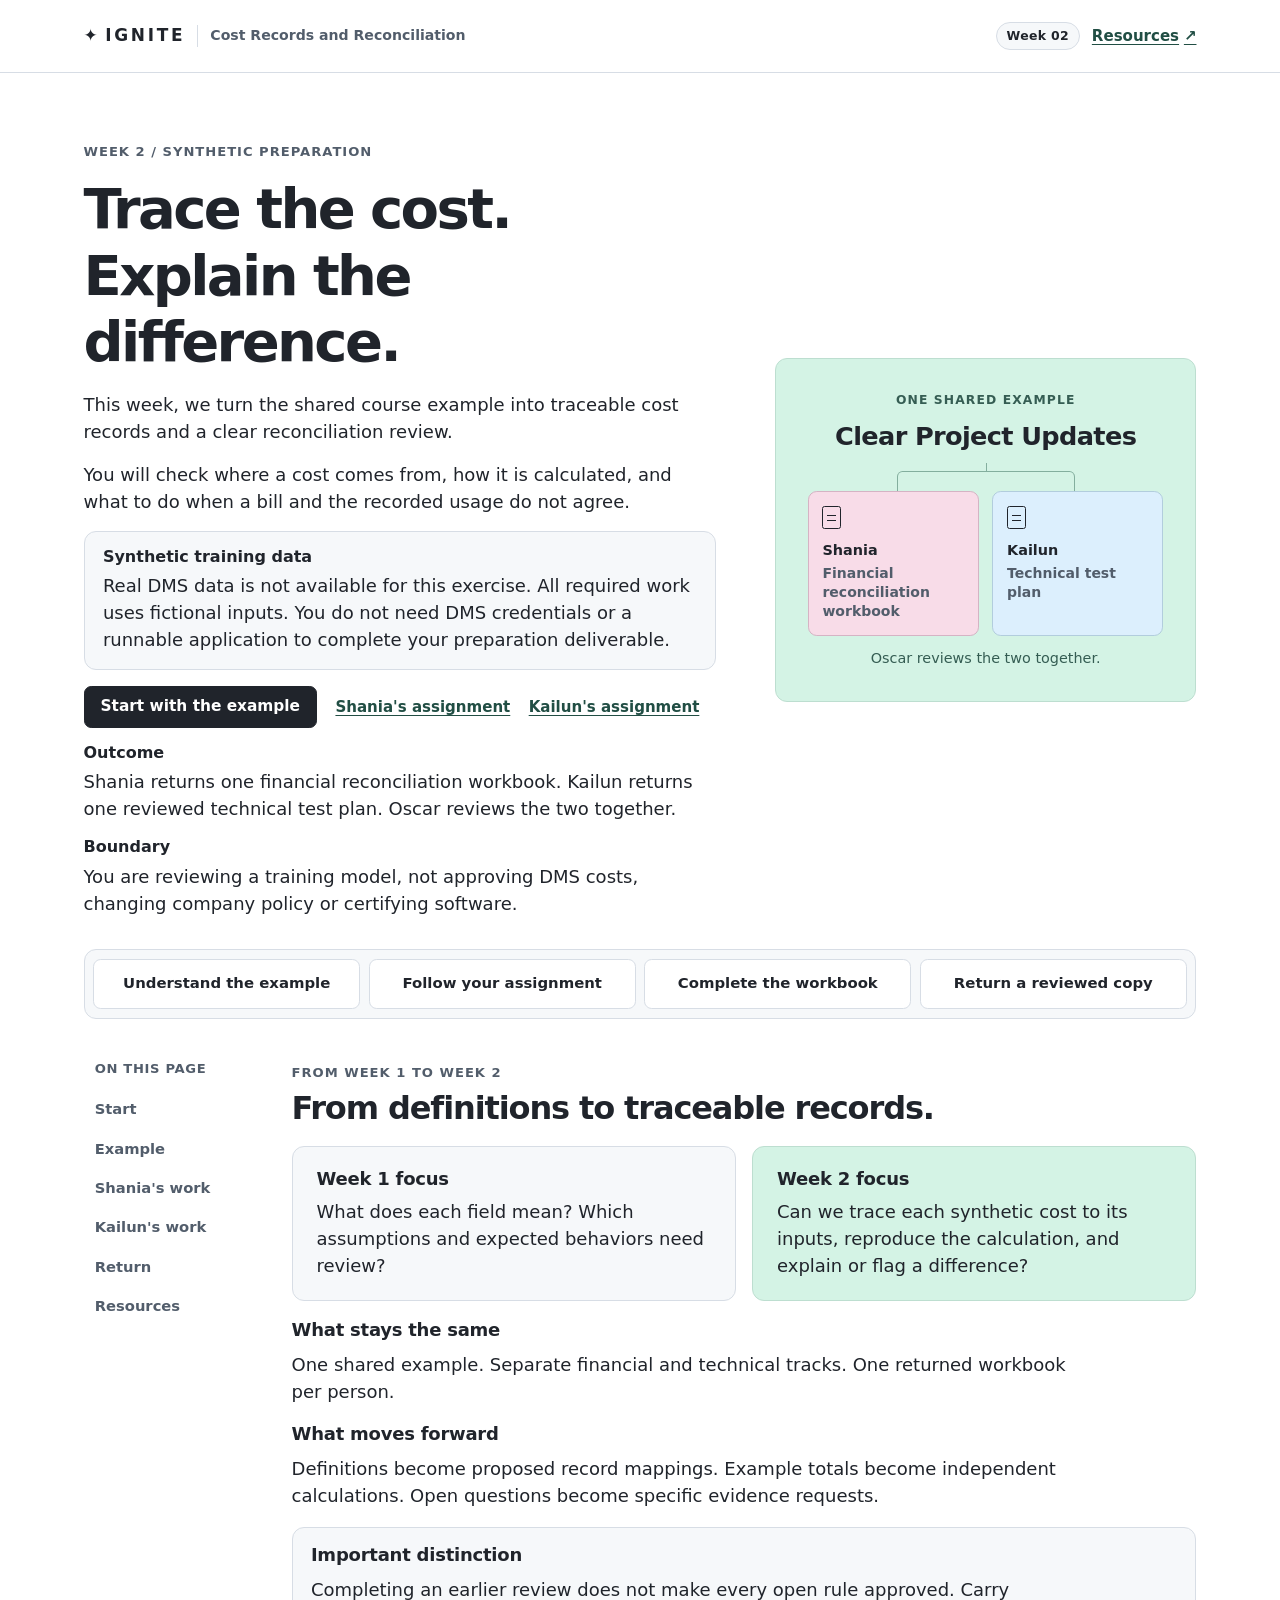
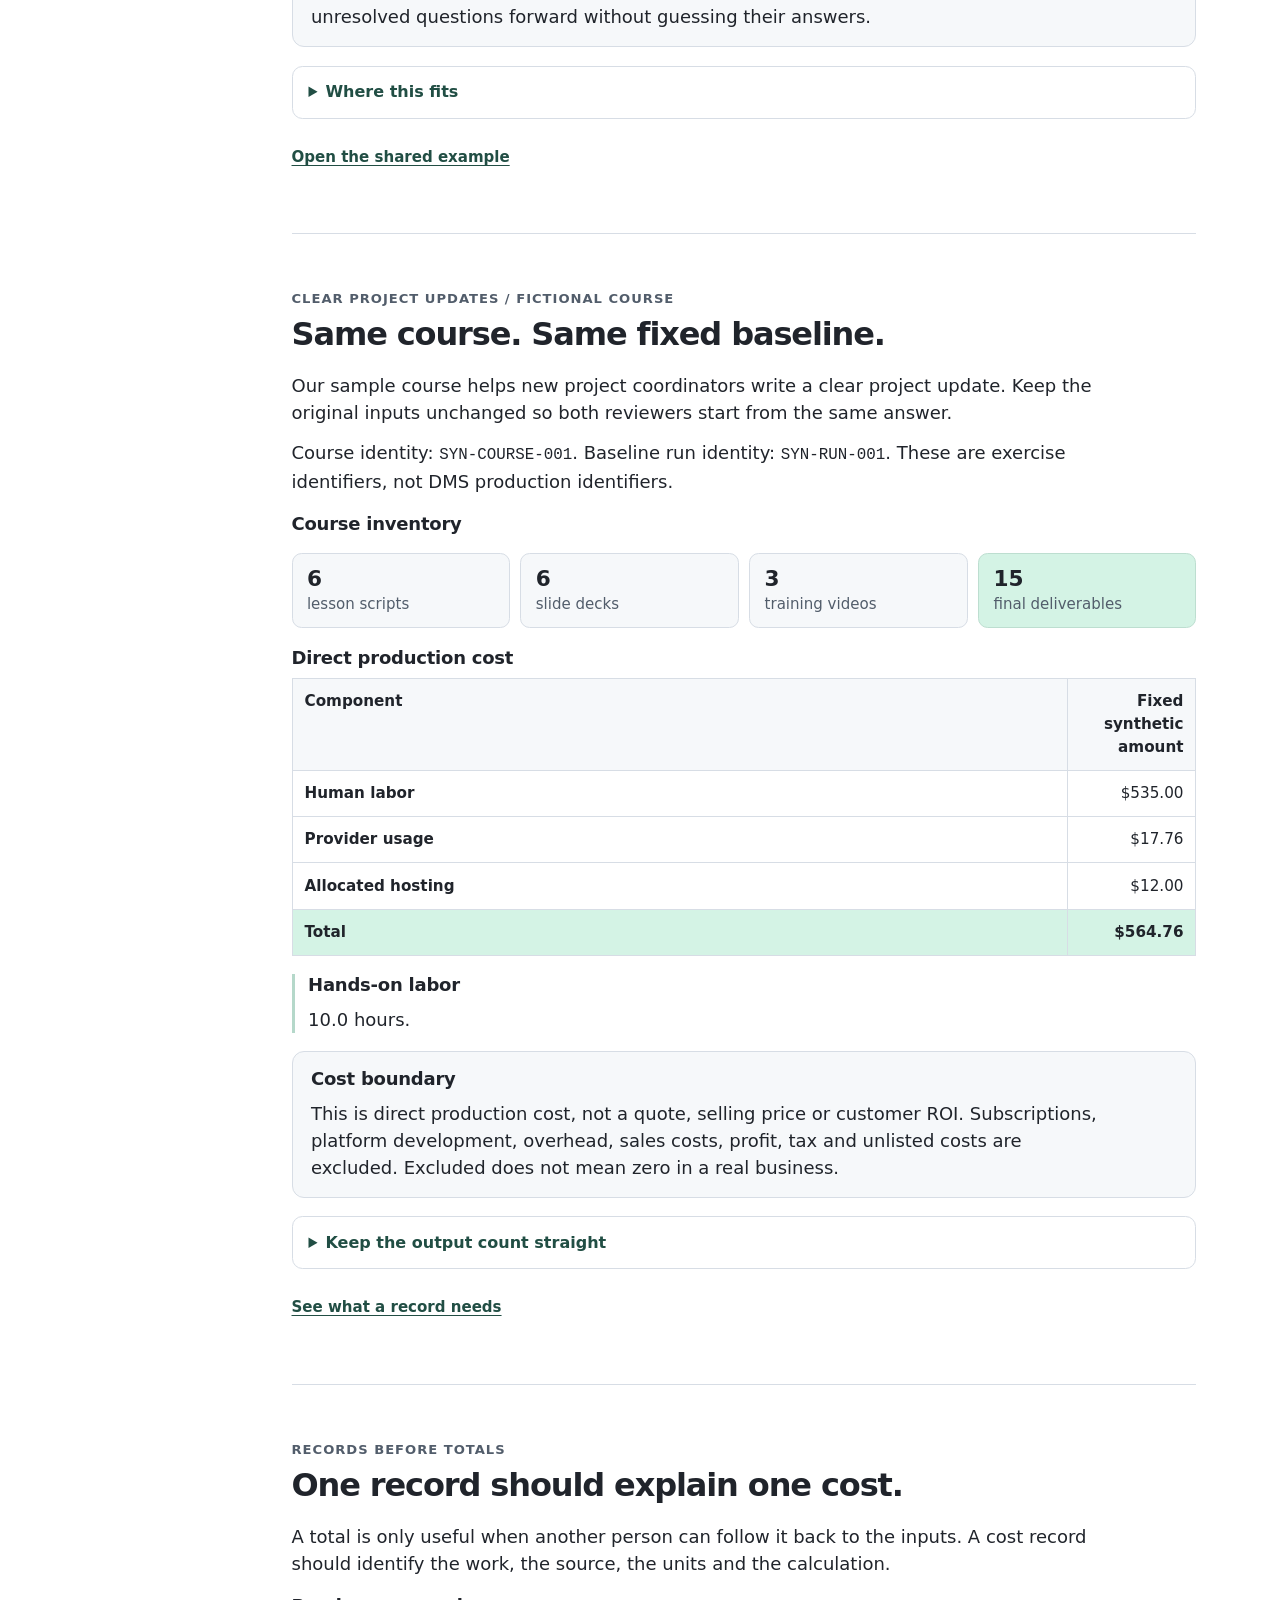
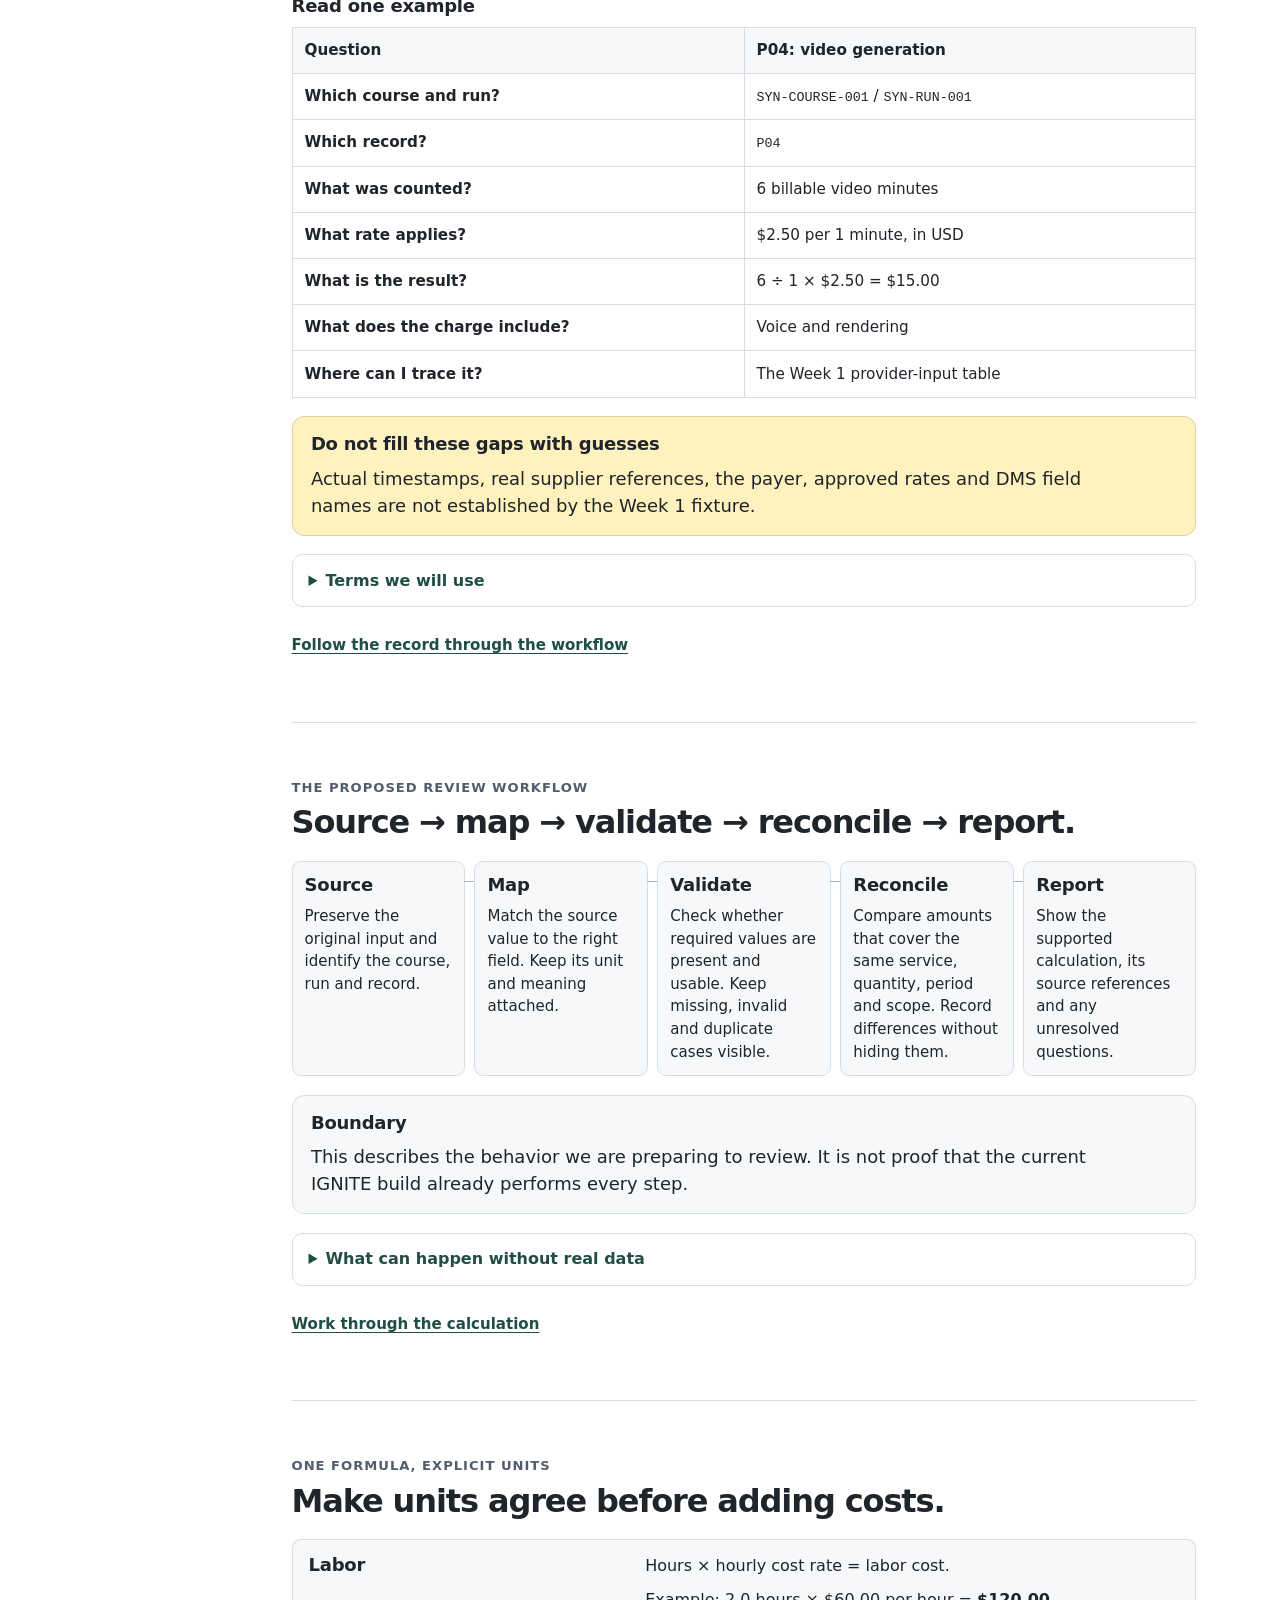
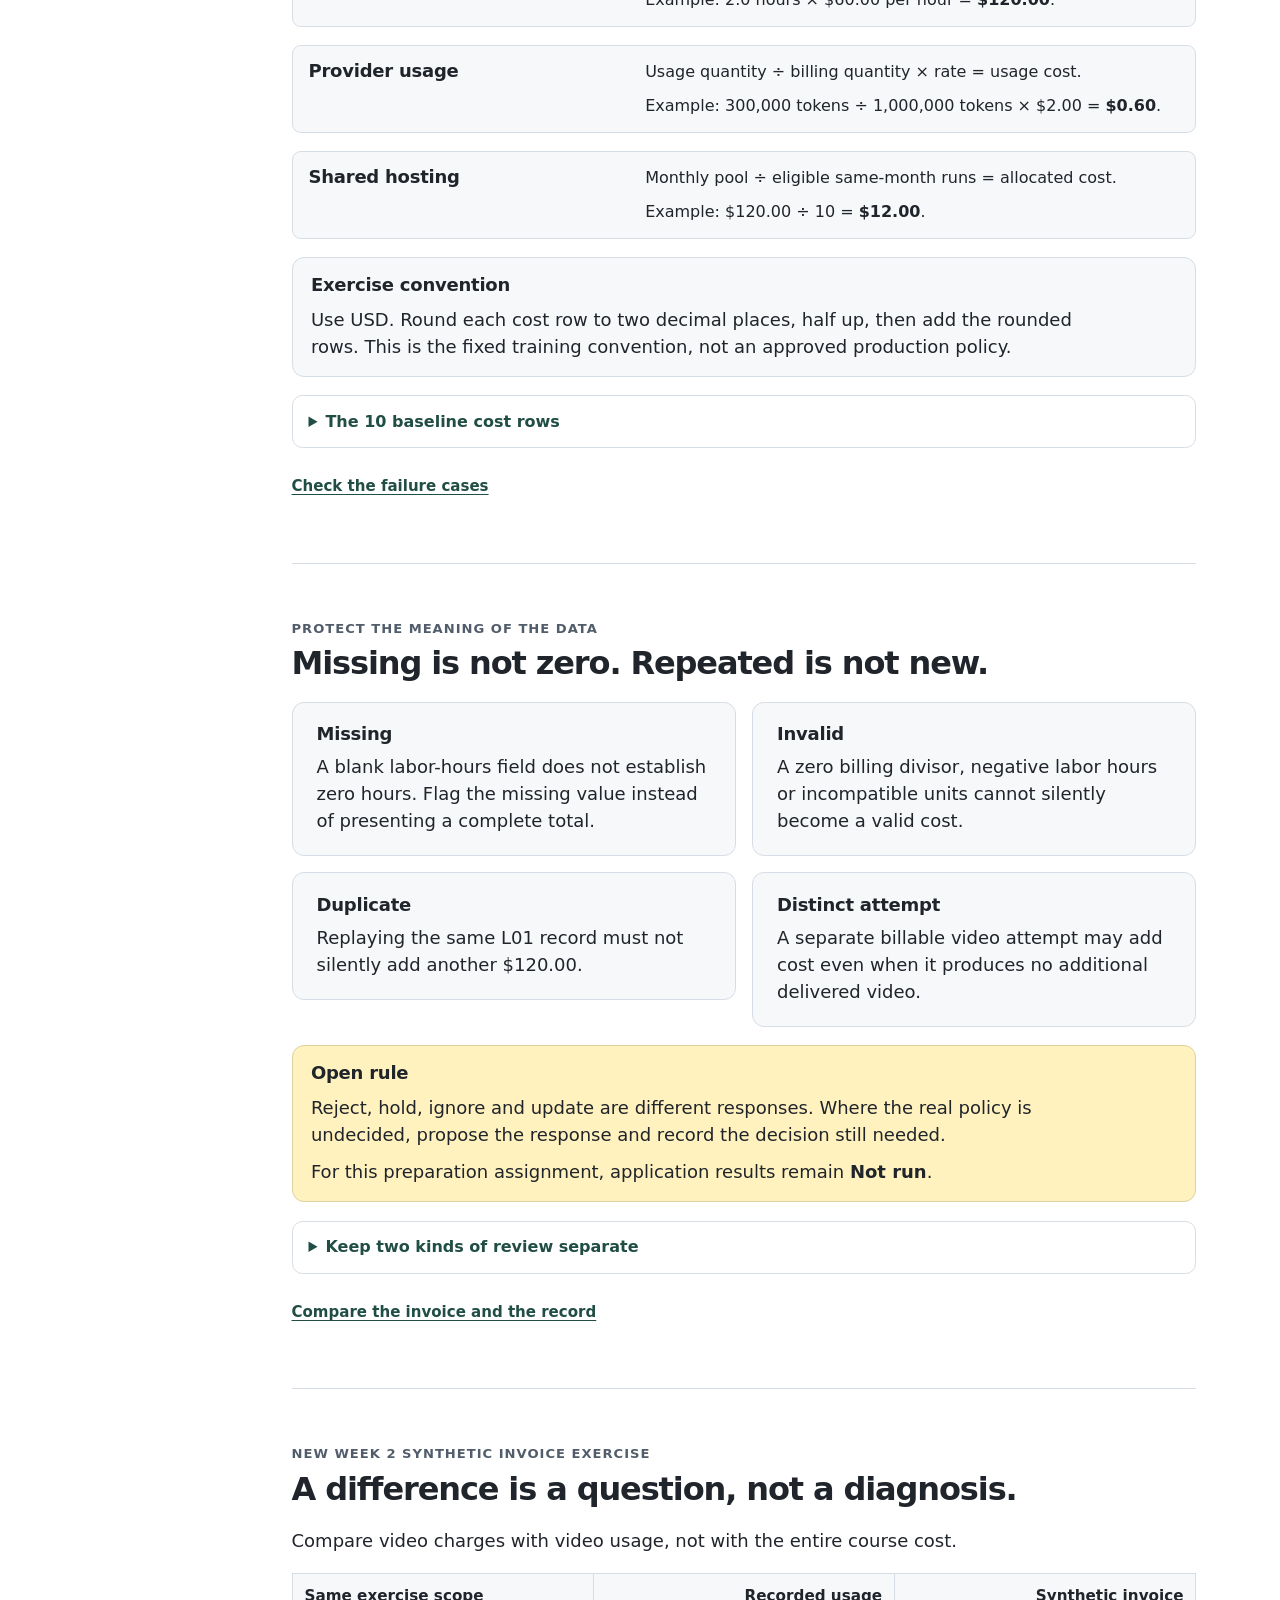
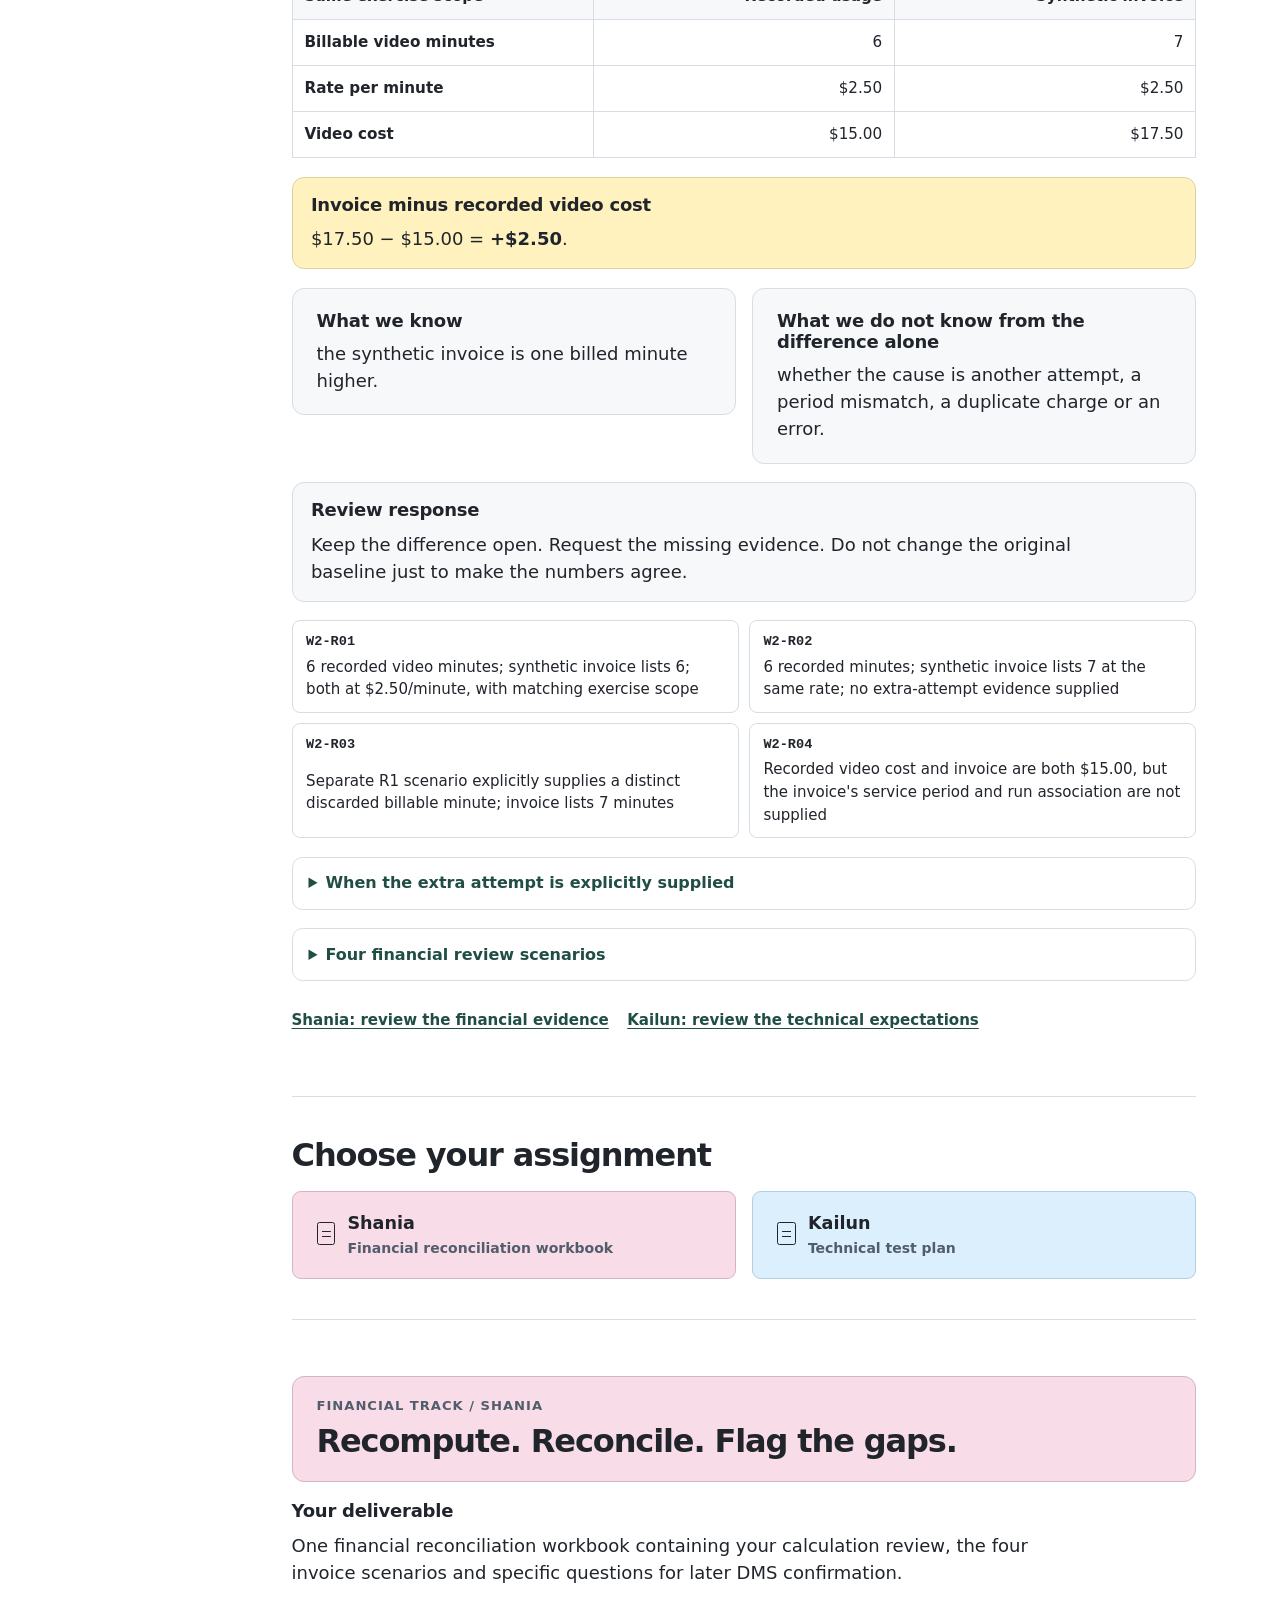
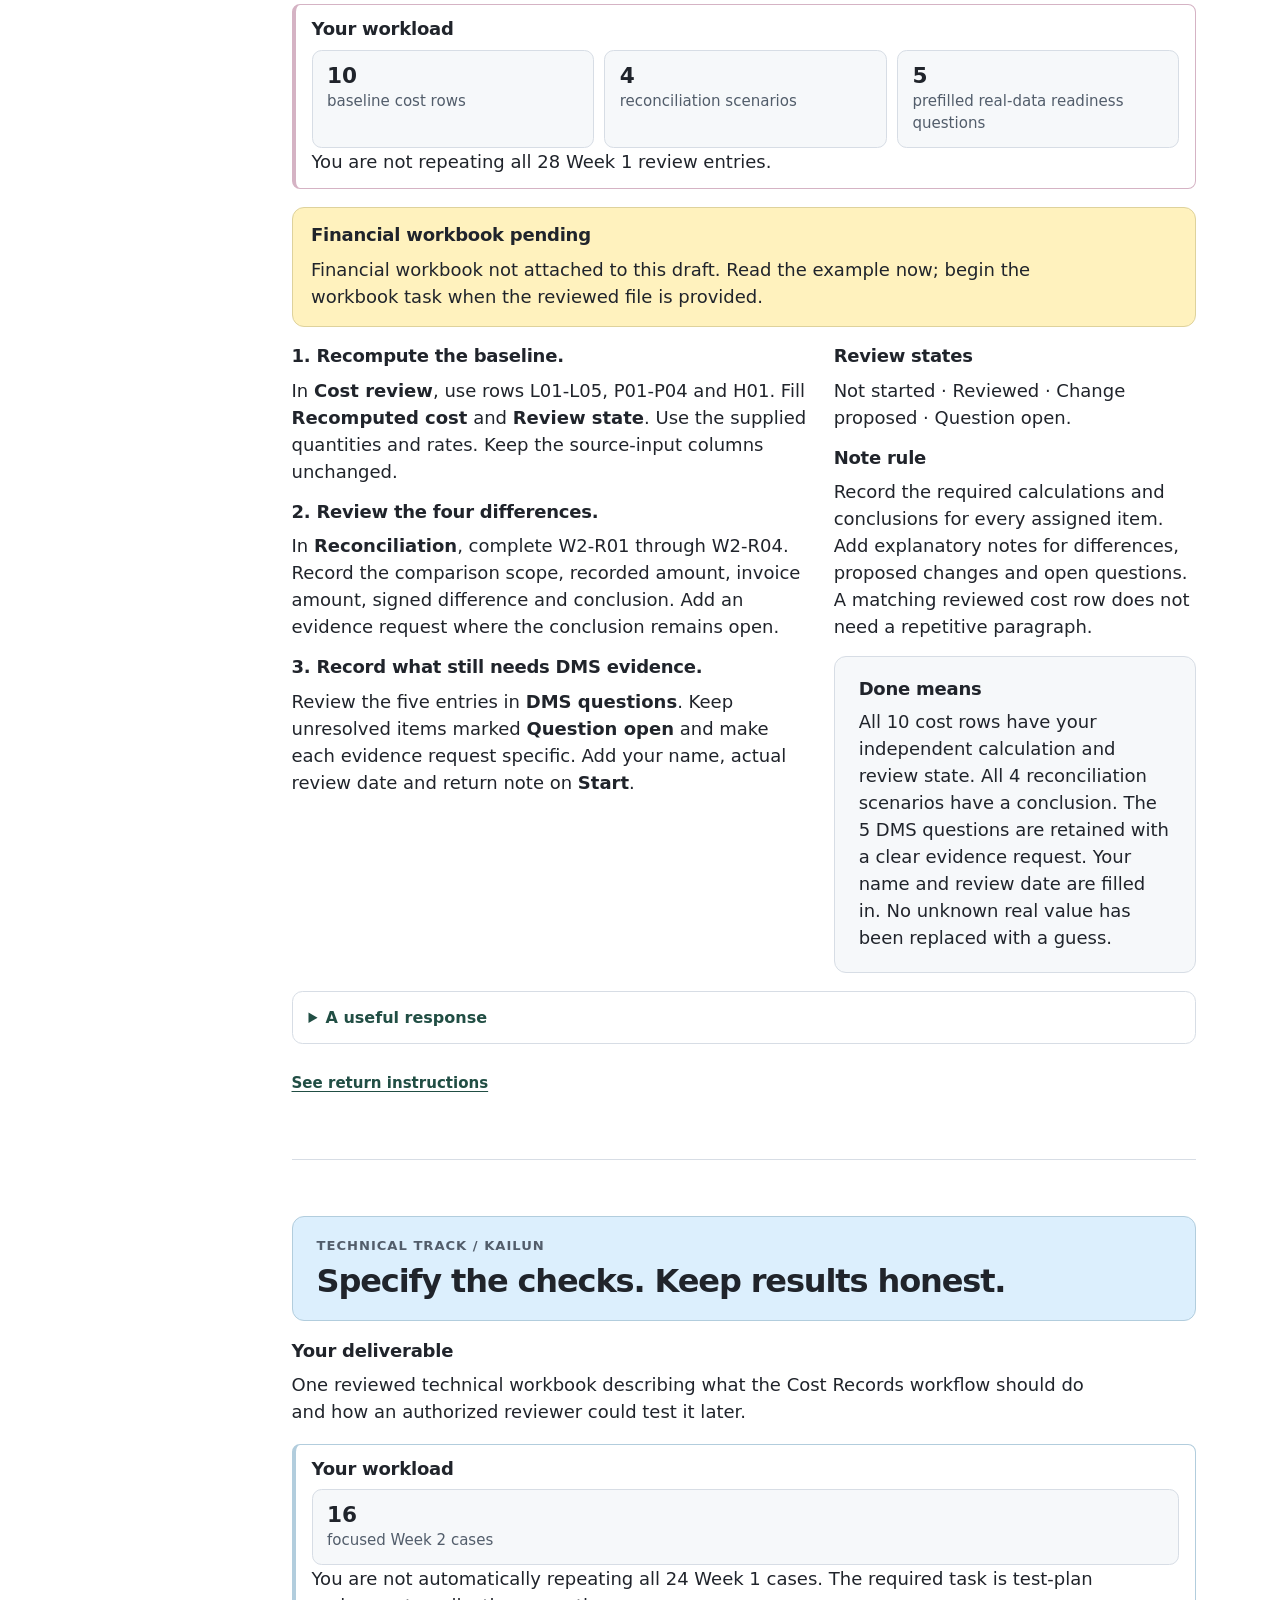
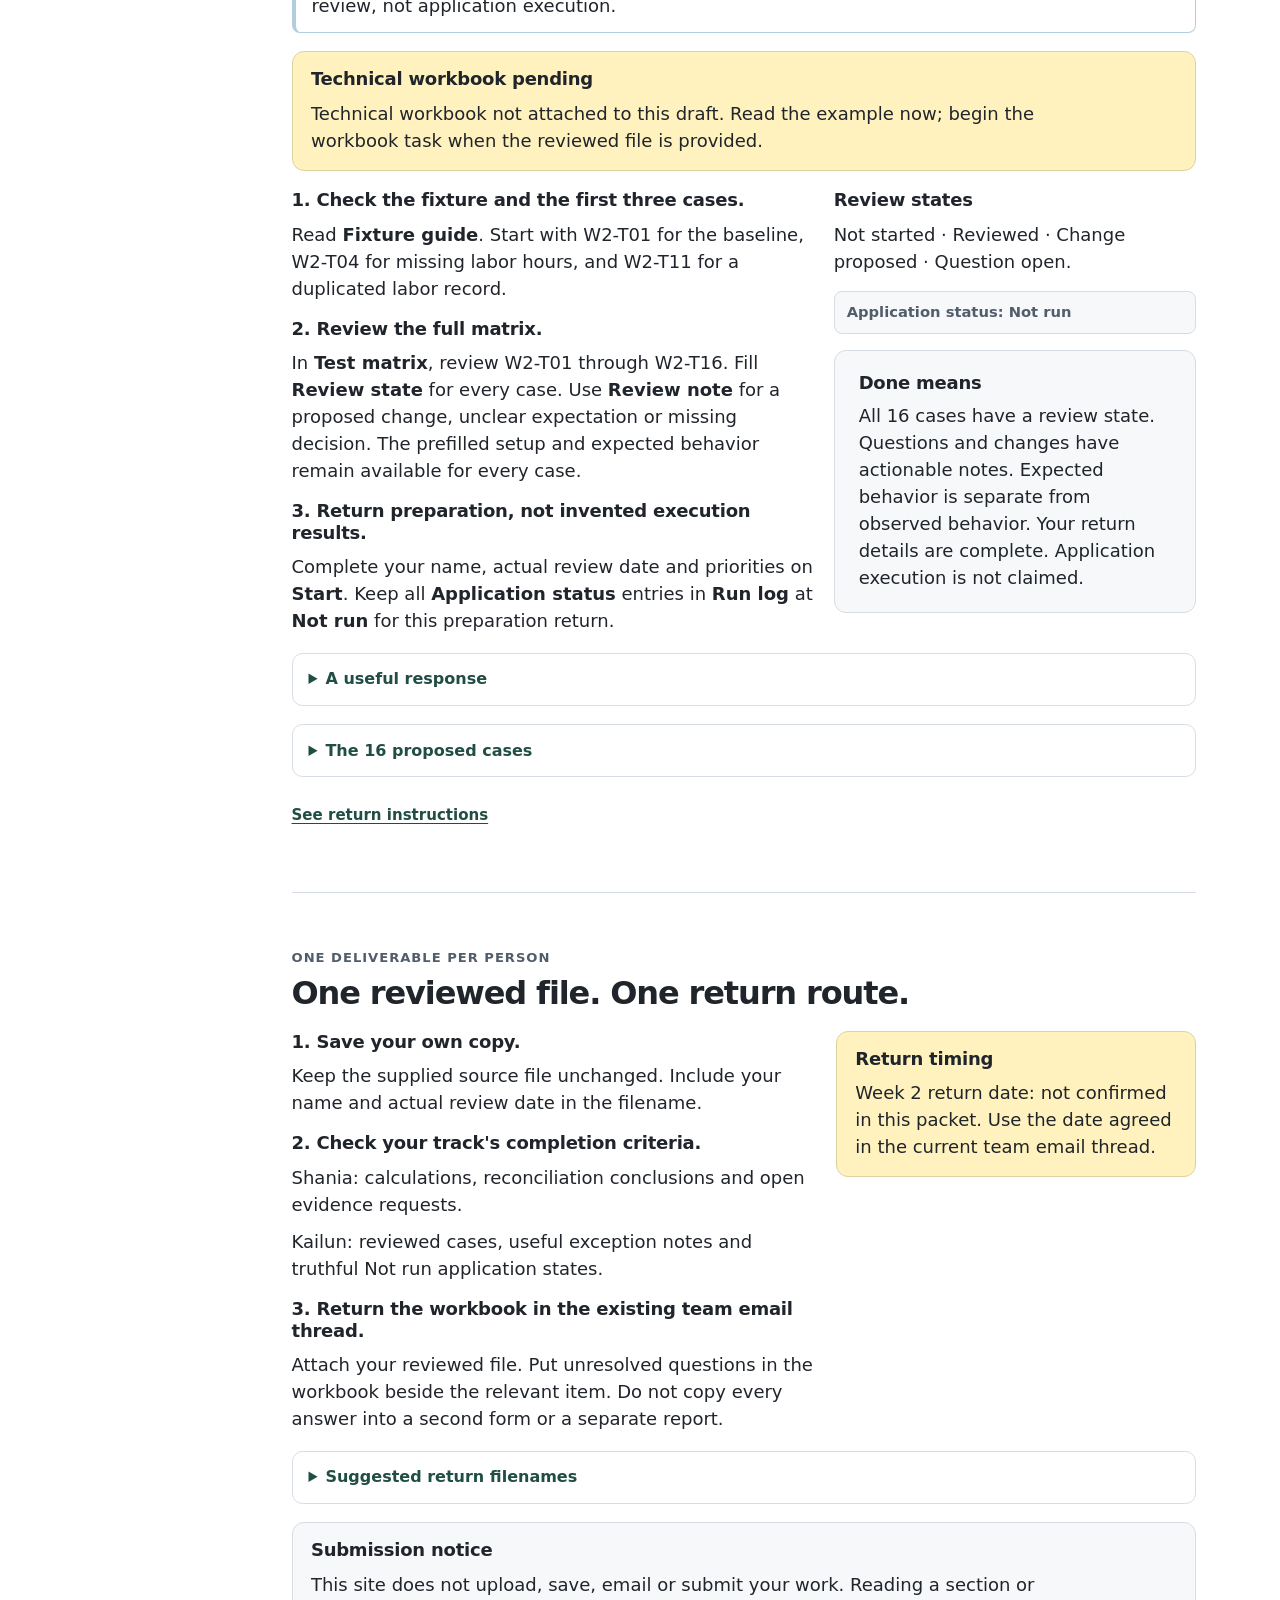
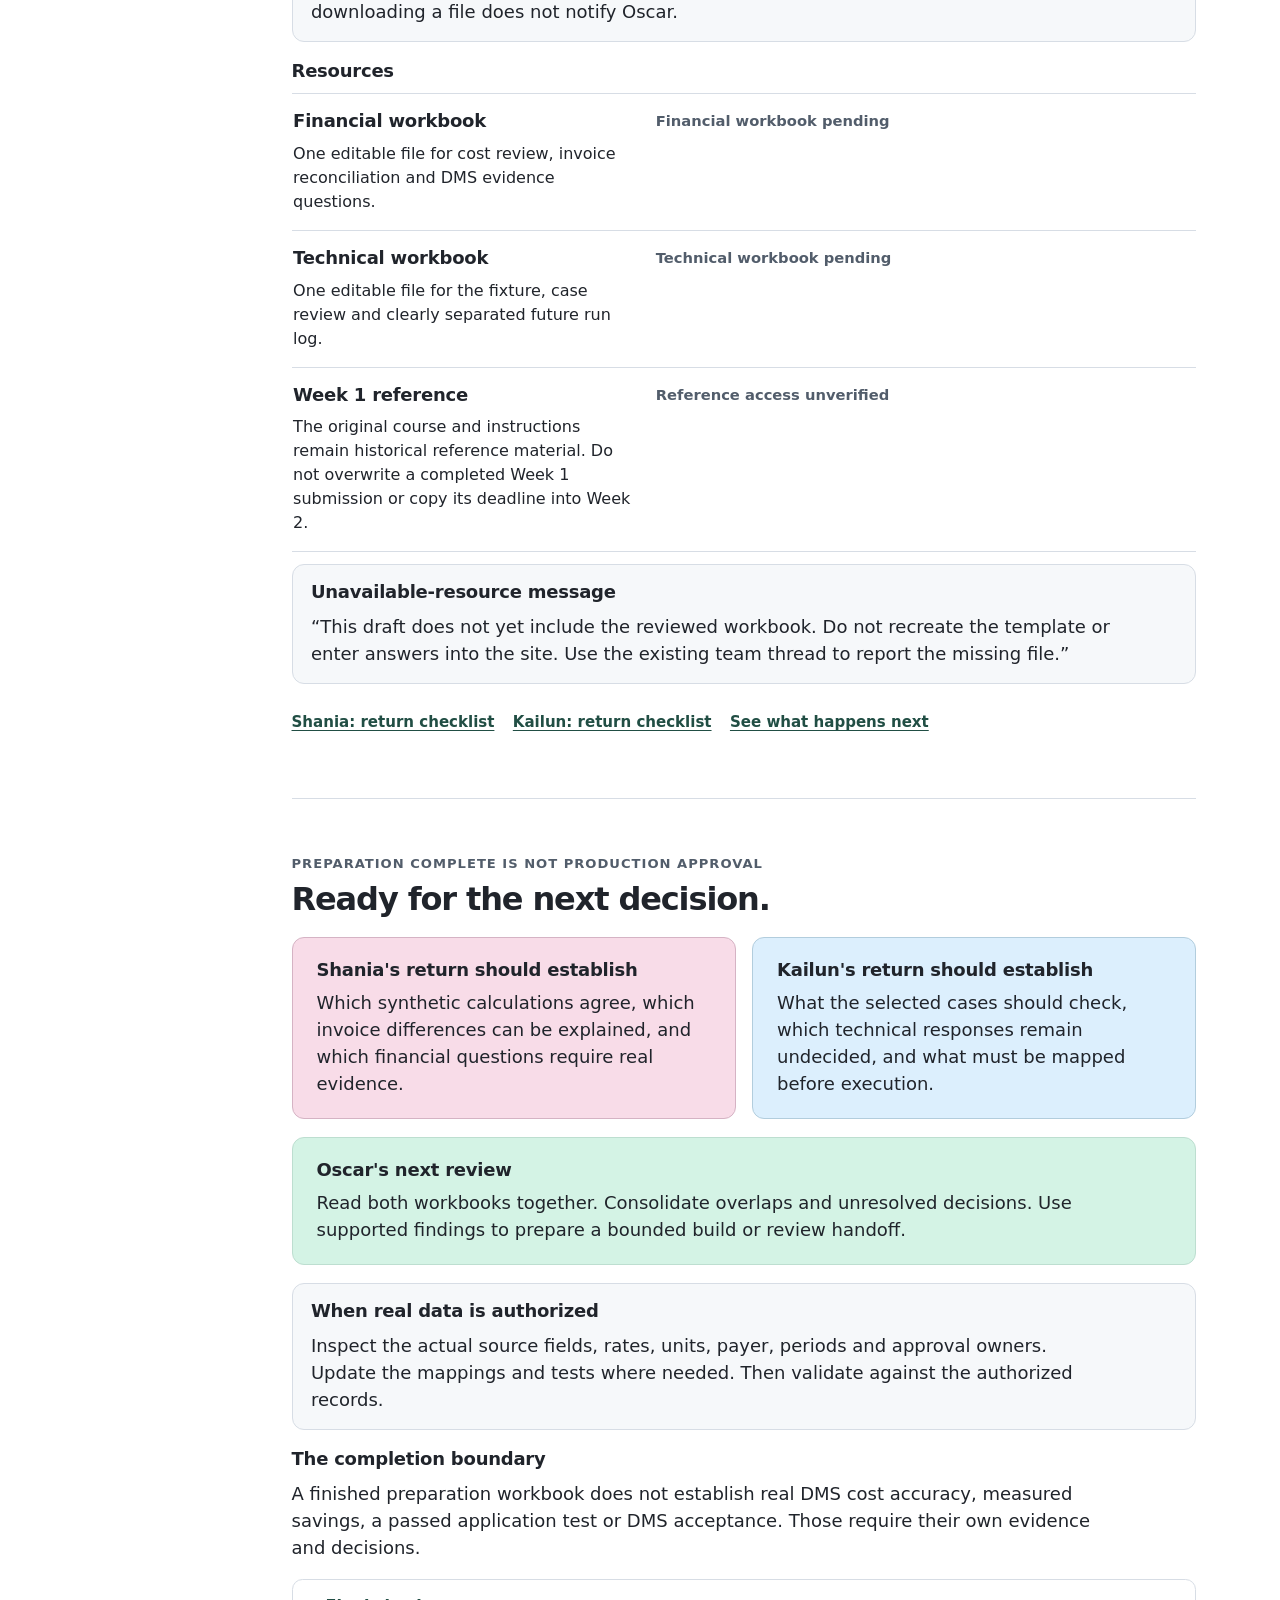
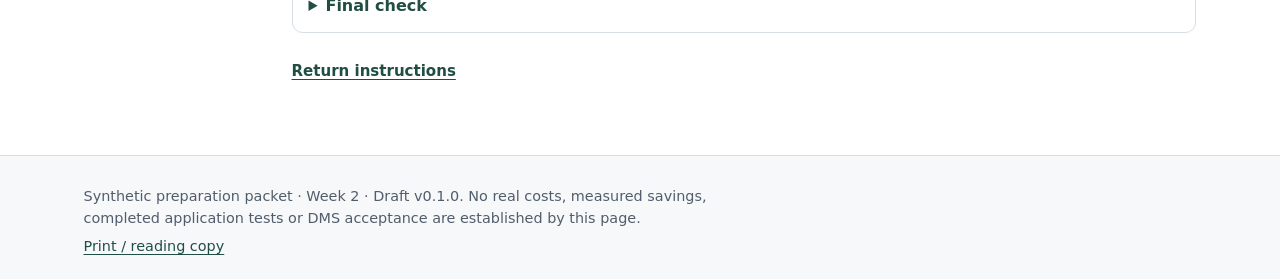
==== index.html @ 19b5ead8 "Publish IGNITE Week 2 static site" ====
<!doctype html>
<html lang="en">
<head>
  <meta charset="utf-8">
  <meta name="viewport" content="width=device-width, initial-scale=1">
  <meta name="robots" content="noindex,nofollow">
  <meta name="description" content="IGNITE Week 2. Trace synthetic cost records, compare video invoice evidence, and find your assignment.">
  <title>IGNITE / Week 2 Workspace</title>
  <link rel="icon" href="data:,">
  <link rel="stylesheet" href="./assets/week2.css">
  <script src="./assets/week2.js" defer></script>
</head>
<body>
  <a class="skip-link" href="#main">Skip to main content</a>
  <header class="topbar">
    <div class="shell topbar-inner">
      <div class="brand">
        <a class="wordmark" href="#start"><span aria-hidden="true">✦</span> IGNITE</a>
        <span class="descriptor">Cost Records and Reconciliation</span>
      </div>
      <div class="top-actions">
        <span class="week-chip">Week 02</span>
        <a href="#resources">Resources <span aria-hidden="true">↗</span></a>
      </div>
    </div>
  </header>
  <main id="main" class="shell" tabindex="-1">
    <section id="start" data-lesson="S01" class="hero" aria-labelledby="page-title">
    <div class="hero-copy">
      <p class="eyebrow">WEEK 2 / SYNTHETIC PREPARATION</p>
      <h1 id="page-title">Trace the cost.<br class="hero-break"> Explain the difference.</h1>
      <p>This week, we turn the shared course example into traceable cost records and a clear reconciliation review.</p>
<p>You will check where a cost comes from, how it is calculated, and what to do when a bill and the recorded usage do not agree.</p>
      <div class="notice"><h2>Synthetic training data</h2><p>Real DMS data is not available for this exercise. All required work uses fictional inputs. You do not need DMS credentials or a runnable application to complete your preparation deliverable.</p></div>
      <div class="links section-actions"><a class="button" href="#example">Start with the example</a><a href="#financial">Shania&#39;s assignment</a><a href="#technical">Kailun&#39;s assignment</a></div>
      <div class="copy-group"><h2>Outcome</h2><p>Shania returns one financial reconciliation workbook. Kailun returns one reviewed technical test plan. Oscar reviews the two together.</p></div><div class="copy-group"><h2>Boundary</h2><p>You are reviewing a training model, not approving DMS costs, changing company policy or certifying software.</p></div>
    </div>
    <div class="hero-art" aria-hidden="true">
      <span class="art-caption">One shared example</span>
      <strong class="art-title">Clear Project Updates</strong>
      <div class="book-connector"></div>
      <div class="book-pair"><div class="book book-financial"><span class="book-icon" aria-hidden="true"></span><span><strong>Shania</strong> <small>Financial reconciliation workbook</small></span></div><div class="book book-technical"><span class="book-icon" aria-hidden="true"></span><span><strong>Kailun</strong> <small>Technical test plan</small></span></div></div>
      <span class="art-foot">Oscar reviews the two together.</span>
    </div>
  </section>
    <nav aria-label="Reading path"><ol class="reading-path"><li><a href="#example">Understand the example</a></li><li><a href="#assignments">Follow your assignment</a></li><li><a href="#assignments">Complete the workbook</a></li><li><a href="#handoff">Return a reviewed copy</a></li></ol></nav>
    <div class="workspace-grid">
      <nav class="index" aria-label="On this page"><div class="index-inner"><p>On this page</p><ul><li><a href="#start">Start</a></li><li><a href="#example">Example</a></li><li><a href="#financial">Shania&#39;s work</a></li><li><a href="#technical">Kailun&#39;s work</a></li><li><a href="#handoff">Return</a></li><li><a href="#resources">Resources</a></li></ul></div></nav>
      <div class="lessons"><section id="context" data-lesson="S02" class="lesson" aria-labelledby="context-title">
    <div class="section-heading">
      <p class="eyebrow">FROM WEEK 1 TO WEEK 2</p>
      <h2 id="context-title">From definitions to traceable records.</h2>
    </div>
    <div class="panels"><div class="panel"><h3>Week 1 focus</h3><p>What does each field mean? Which assumptions and expected behaviors need review?</p></div><div class="panel panel-mint"><h3>Week 2 focus</h3><p>Can we trace each synthetic cost to its inputs, reproduce the calculation, and explain or flag a difference?</p></div></div><div class="copy-group"><h3>What stays the same</h3><p>One shared example. Separate financial and technical tracks. One returned workbook per person.</p></div><div class="copy-group"><h3>What moves forward</h3><p>Definitions become proposed record mappings. Example totals become independent calculations. Open questions become specific evidence requests.</p></div><div class="notice"><h3>Important distinction</h3><p>Completing an earlier review does not make every open rule approved. Carry unresolved questions forward without guessing their answers.</p></div>
    <details class="reference"><summary>Where this fits</summary><div class="reference-body"><div class="table-wrap"><table role="table"><thead role="rowgroup"><tr role="row"><th scope="col" role="columnheader">Proposed learning cycle</th><th scope="col" role="columnheader">Focus</th></tr></thead><tbody role="rowgroup"><tr role="row"><th scope="row" role="rowheader" data-label="Proposed learning cycle"><span class="cell-label" aria-hidden="true">Proposed learning cycle</span><span class="cell-value">Week 1</span></th><td role="cell" data-label="Focus"><span class="cell-label" aria-hidden="true">Focus</span><span class="cell-value">Discovery, definitions and test planning</span></td></tr><tr role="row"><th scope="row" role="rowheader" data-label="Proposed learning cycle"><span class="cell-label" aria-hidden="true">Proposed learning cycle</span><span class="cell-value">Week 2</span></th><td role="cell" data-label="Focus"><span class="cell-label" aria-hidden="true">Focus</span><span class="cell-value">Cost Records and reconciliation preparation</span></td></tr><tr role="row"><th scope="row" role="rowheader" data-label="Proposed learning cycle"><span class="cell-label" aria-hidden="true">Proposed learning cycle</span><span class="cell-value">Week 3</span></th><td role="cell" data-label="Focus"><span class="cell-label" aria-hidden="true">Focus</span><span class="cell-value">RFP source intake and estimate preparation</span></td></tr><tr role="row"><th scope="row" role="rowheader" data-label="Proposed learning cycle"><span class="cell-label" aria-hidden="true">Proposed learning cycle</span><span class="cell-value">Week 4</span></th><td role="cell" data-label="Focus"><span class="cell-label" aria-hidden="true">Focus</span><span class="cell-value">RFP review and licensing scenarios</span></td></tr><tr role="row"><th scope="row" role="rowheader" data-label="Proposed learning cycle"><span class="cell-label" aria-hidden="true">Proposed learning cycle</span><span class="cell-value">Week 5</span></th><td role="cell" data-label="Focus"><span class="cell-label" aria-hidden="true">Focus</span><span class="cell-value">Licensing, credits and optimization comparisons</span></td></tr><tr role="row"><th scope="row" role="rowheader" data-label="Proposed learning cycle"><span class="cell-label" aria-hidden="true">Proposed learning cycle</span><span class="cell-value">Week 6</span></th><td role="cell" data-label="Focus"><span class="cell-label" aria-hidden="true">Focus</span><span class="cell-value">Integrated review and handover</span></td></tr></tbody></table></div>
<p>This is the working sequence, not a confirmed calendar, completion report or authorization to start a commercial milestone. Real-data validation remains a separate later step.</p></div></details>
    <div class="links section-actions"><a href="#example">Open the shared example</a></div>
  </section><section id="example" data-lesson="S03" class="lesson" aria-labelledby="example-title">
    <div class="section-heading">
      <p class="eyebrow">CLEAR PROJECT UPDATES / FICTIONAL COURSE</p>
      <h2 id="example-title">Same course. Same fixed baseline.</h2>
    </div>
    <p>Our sample course helps new project coordinators write a clear project update. Keep the original inputs unchanged so both reviewers start from the same answer.</p>
<p>Course identity: <code>SYN-COURSE-001</code>. Baseline run identity: <code>SYN-RUN-001</code>. These are exercise identifiers, not DMS production identifiers.</p><h3>Course inventory</h3><ul class="inventory"><li class="metric"><strong>6</strong><span>lesson scripts</span></li><li class="metric"><strong>6</strong><span>slide decks</span></li><li class="metric"><strong>3</strong><span>training videos</span></li><li class="metric"><strong>15</strong><span>final deliverables</span></li></ul><div class="baseline"><h3>Direct production cost</h3><div class="table-wrap"><table role="table"><thead role="rowgroup"><tr role="row"><th scope="col" role="columnheader">Component</th><th scope="col" role="columnheader" class="numeric">Fixed synthetic amount</th></tr></thead><tbody role="rowgroup"><tr role="row"><th scope="row" role="rowheader" data-label="Component"><span class="cell-label" aria-hidden="true">Component</span><span class="cell-value">Human labor</span></th><td role="cell" class="numeric" data-label="Fixed synthetic amount"><span class="cell-label" aria-hidden="true">Fixed synthetic amount</span><span class="cell-value">$535.00</span></td></tr><tr role="row"><th scope="row" role="rowheader" data-label="Component"><span class="cell-label" aria-hidden="true">Component</span><span class="cell-value">Provider usage</span></th><td role="cell" class="numeric" data-label="Fixed synthetic amount"><span class="cell-label" aria-hidden="true">Fixed synthetic amount</span><span class="cell-value">$17.76</span></td></tr><tr role="row"><th scope="row" role="rowheader" data-label="Component"><span class="cell-label" aria-hidden="true">Component</span><span class="cell-value">Allocated hosting</span></th><td role="cell" class="numeric" data-label="Fixed synthetic amount"><span class="cell-label" aria-hidden="true">Fixed synthetic amount</span><span class="cell-value">$12.00</span></td></tr><tr role="row"><th scope="row" role="rowheader" data-label="Component"><span class="cell-label" aria-hidden="true">Component</span><span class="cell-value"><strong>Total</strong></span></th><td role="cell" class="numeric" data-label="Fixed synthetic amount"><span class="cell-label" aria-hidden="true">Fixed synthetic amount</span><span class="cell-value"><strong>$564.76</strong></span></td></tr></tbody></table></div></div><div class="hands-on"><h3>Hands-on labor</h3><p>10.0 hours.</p></div><div class="notice"><h3>Cost boundary</h3><p>This is direct production cost, not a quote, selling price or customer ROI. Subscriptions, platform development, overhead, sales costs, profit, tax and unlisted costs are excluded. Excluded does not mean zero in a real business.</p></div>
    <details class="reference"><summary>Keep the output count straight</summary><div class="reference-body"><p>Each script is approximately 500 words. Each deck contains 6 slides. The decks contain 36 slides and 30 embedded images in total. Each of the 3 videos is 2 minutes long.</p>
<p>Slides, embedded images and finished minutes are components or measurements, not additional final deliverables. This packet does not ask you to create the scripts, decks, images or videos.</p>
<p>The earlier manual comparison remains an assumed scenario: $1,152.00 and 21.0 hands-on hours. It is not measured savings evidence and is not an additional Week 2 assignment.</p></div></details>
    <div class="links section-actions"><a href="#cost-record">See what a record needs</a></div>
  </section><section id="cost-record" data-lesson="S04" class="lesson" aria-labelledby="cost-record-title">
    <div class="section-heading">
      <p class="eyebrow">RECORDS BEFORE TOTALS</p>
      <h2 id="cost-record-title">One record should explain one cost.</h2>
    </div>
    <p>A total is only useful when another person can follow it back to the inputs. A cost record should identify the work, the source, the units and the calculation.</p><div class="copy-group"><h3>Read one example</h3><div class="table-wrap"><table role="table"><thead role="rowgroup"><tr role="row"><th scope="col" role="columnheader">Question</th><th scope="col" role="columnheader">P04: video generation</th></tr></thead><tbody role="rowgroup"><tr role="row"><th scope="row" role="rowheader" data-label="Question"><span class="cell-label" aria-hidden="true">Question</span><span class="cell-value">Which course and run?</span></th><td role="cell" data-label="P04: video generation"><span class="cell-label" aria-hidden="true">P04: video generation</span><span class="cell-value"><code>SYN-COURSE-001</code> / <code>SYN-RUN-001</code></span></td></tr><tr role="row"><th scope="row" role="rowheader" data-label="Question"><span class="cell-label" aria-hidden="true">Question</span><span class="cell-value">Which record?</span></th><td role="cell" data-label="P04: video generation"><span class="cell-label" aria-hidden="true">P04: video generation</span><span class="cell-value"><code>P04</code></span></td></tr><tr role="row"><th scope="row" role="rowheader" data-label="Question"><span class="cell-label" aria-hidden="true">Question</span><span class="cell-value">What was counted?</span></th><td role="cell" data-label="P04: video generation"><span class="cell-label" aria-hidden="true">P04: video generation</span><span class="cell-value">6 billable video minutes</span></td></tr><tr role="row"><th scope="row" role="rowheader" data-label="Question"><span class="cell-label" aria-hidden="true">Question</span><span class="cell-value">What rate applies?</span></th><td role="cell" data-label="P04: video generation"><span class="cell-label" aria-hidden="true">P04: video generation</span><span class="cell-value">$2.50 per 1 minute, in USD</span></td></tr><tr role="row"><th scope="row" role="rowheader" data-label="Question"><span class="cell-label" aria-hidden="true">Question</span><span class="cell-value">What is the result?</span></th><td role="cell" data-label="P04: video generation"><span class="cell-label" aria-hidden="true">P04: video generation</span><span class="cell-value">6 ÷ 1 × $2.50 = $15.00</span></td></tr><tr role="row"><th scope="row" role="rowheader" data-label="Question"><span class="cell-label" aria-hidden="true">Question</span><span class="cell-value">What does the charge include?</span></th><td role="cell" data-label="P04: video generation"><span class="cell-label" aria-hidden="true">P04: video generation</span><span class="cell-value">Voice and rendering</span></td></tr><tr role="row"><th scope="row" role="rowheader" data-label="Question"><span class="cell-label" aria-hidden="true">Question</span><span class="cell-value">Where can I trace it?</span></th><td role="cell" data-label="P04: video generation"><span class="cell-label" aria-hidden="true">P04: video generation</span><span class="cell-value">The Week 1 provider-input table</span></td></tr></tbody></table></div></div><div class="notice notice-warn"><h3>Do not fill these gaps with guesses</h3><p>Actual timestamps, real supplier references, the payer, approved rates and DMS field names are not established by the Week 1 fixture.</p></div>
    <details class="reference"><summary>Terms we will use</summary><div class="reference-body"><p><strong>Source reference:</strong> where the input came from. In this packet, it points to a training table or an explicitly synthetic invoice excerpt.</p>
<p><strong>Record identity:</strong> the label used to distinguish one record from another. A copied record and a separate billable event are not the same thing.</p>
<p><strong>Payer:</strong> the party responsible for the charge. Do not assume it is DMS merely because DMS is the project client.</p>
<p><strong>Allocation:</strong> a stated method for assigning a share of a common cost. The exercise uses $120.00 divided across 10 equal-weight same-month course runs. That is not an approved DMS allocation policy.</p>
<p><strong>Mapping:</strong> the relationship between a source field and the field we propose to use. Without a real DMS source schema, this remains a proposed mapping.</p></div></details>
    <div class="links section-actions"><a href="#workflow">Follow the record through the workflow</a></div>
  </section><section id="workflow" data-lesson="S05" class="lesson" aria-labelledby="workflow-title">
    <div class="section-heading">
      <p class="eyebrow">THE PROPOSED REVIEW WORKFLOW</p>
      <h2 id="workflow-title">Source → map → validate → reconcile → report.</h2>
    </div>
    <ol class="workflow"><li><div class="copy-group"><h3>Source</h3><p>Preserve the original input and identify the course, run and record.</p></div></li><li><div class="copy-group"><h3>Map</h3><p>Match the source value to the right field. Keep its unit and meaning attached.</p></div></li><li><div class="copy-group"><h3>Validate</h3><p>Check whether required values are present and usable. Keep missing, invalid and duplicate cases visible.</p></div></li><li><div class="copy-group"><h3>Reconcile</h3><p>Compare amounts that cover the same service, quantity, period and scope. Record differences without hiding them.</p></div></li><li><div class="copy-group"><h3>Report</h3><p>Show the supported calculation, its source references and any unresolved questions.</p></div></li></ol><div class="notice"><h3>Boundary</h3><p>This describes the behavior we are preparing to review. It is not proof that the current IGNITE build already performs every step.</p></div>
    <details class="reference"><summary>What can happen without real data</summary><div class="reference-body"><p>You can trace a fictional row, recompute its cost, review an expected error response and identify the evidence needed for a real reconciliation.</p>
<p>You cannot confirm a real invoice, infer an actual customer&#39;s usage, approve a DMS rate, or verify a live adapter from this packet.</p>
<p>When authorized data becomes available, the actual fields, identities, periods and policies must be inspected. The proposed structure may need changes. A familiar training format does not guarantee plug-in compatibility.</p></div></details>
    <div class="links section-actions"><a href="#calculate">Work through the calculation</a></div>
  </section><section id="calculate" data-lesson="S06" class="lesson" aria-labelledby="calculate-title">
    <div class="section-heading">
      <p class="eyebrow">ONE FORMULA, EXPLICIT UNITS</p>
      <h2 id="calculate-title">Make units agree before adding costs.</h2>
    </div>
    <div class="formula"><h3>Labor</h3><p>Hours × hourly cost rate = labor cost.</p>
<p>Example: 2.0 hours × $60.00 per hour = <strong>$120.00</strong>.</p></div><div class="formula"><h3>Provider usage</h3><p>Usage quantity ÷ billing quantity × rate = usage cost.</p>
<p>Example: 300,000 tokens ÷ 1,000,000 tokens × $2.00 = <strong>$0.60</strong>.</p></div><div class="formula"><h3>Shared hosting</h3><p>Monthly pool ÷ eligible same-month runs = allocated cost.</p>
<p>Example: $120.00 ÷ 10 = <strong>$12.00</strong>.</p></div><div class="notice"><h3>Exercise convention</h3><p>Use USD. Round each cost row to two decimal places, half up, then add the rounded rows. This is the fixed training convention, not an approved production policy.</p></div>
    <details class="reference"><summary>The 10 baseline cost rows</summary><div class="reference-body"><div class="table-wrap"><table role="table"><thead role="rowgroup"><tr role="row"><th scope="col" role="columnheader">Record</th><th scope="col" role="columnheader">Input</th><th scope="col" role="columnheader">Calculation</th><th scope="col" role="columnheader" class="numeric">Fixed row cost</th></tr></thead><tbody role="rowgroup"><tr role="row"><th scope="row" role="rowheader" data-label="Record"><span class="cell-label" aria-hidden="true">Record</span><span class="cell-value">L01</span></th><td role="cell" data-label="Input"><span class="cell-label" aria-hidden="true">Input</span><span class="cell-value">Planning and outline</span></td><td role="cell" data-label="Calculation"><span class="cell-label" aria-hidden="true">Calculation</span><span class="cell-value">2.0 hours × $60.00/hour</span></td><td role="cell" class="numeric" data-label="Fixed row cost"><span class="cell-label" aria-hidden="true">Fixed row cost</span><span class="cell-value">$120.00</span></td></tr><tr role="row"><th scope="row" role="rowheader" data-label="Record"><span class="cell-label" aria-hidden="true">Record</span><span class="cell-value">L02</span></th><td role="cell" data-label="Input"><span class="cell-label" aria-hidden="true">Input</span><span class="cell-value">Script drafting and review</span></td><td role="cell" data-label="Calculation"><span class="cell-label" aria-hidden="true">Calculation</span><span class="cell-value">2.5 hours × $60.00/hour</span></td><td role="cell" class="numeric" data-label="Fixed row cost"><span class="cell-label" aria-hidden="true">Fixed row cost</span><span class="cell-value">$150.00</span></td></tr><tr role="row"><th scope="row" role="rowheader" data-label="Record"><span class="cell-label" aria-hidden="true">Record</span><span class="cell-value">L03</span></th><td role="cell" data-label="Input"><span class="cell-label" aria-hidden="true">Input</span><span class="cell-value">Slide assembly and review</span></td><td role="cell" data-label="Calculation"><span class="cell-label" aria-hidden="true">Calculation</span><span class="cell-value">3.0 hours × $50.00/hour</span></td><td role="cell" class="numeric" data-label="Fixed row cost"><span class="cell-label" aria-hidden="true">Fixed row cost</span><span class="cell-value">$150.00</span></td></tr><tr role="row"><th scope="row" role="rowheader" data-label="Record"><span class="cell-label" aria-hidden="true">Record</span><span class="cell-value">L04</span></th><td role="cell" data-label="Input"><span class="cell-label" aria-hidden="true">Input</span><span class="cell-value">Video assembly and review</span></td><td role="cell" data-label="Calculation"><span class="cell-label" aria-hidden="true">Calculation</span><span class="cell-value">1.5 hours × $50.00/hour</span></td><td role="cell" class="numeric" data-label="Fixed row cost"><span class="cell-label" aria-hidden="true">Fixed row cost</span><span class="cell-value">$75.00</span></td></tr><tr role="row"><th scope="row" role="rowheader" data-label="Record"><span class="cell-label" aria-hidden="true">Record</span><span class="cell-value">L05</span></th><td role="cell" data-label="Input"><span class="cell-label" aria-hidden="true">Input</span><span class="cell-value">Final quality review</span></td><td role="cell" data-label="Calculation"><span class="cell-label" aria-hidden="true">Calculation</span><span class="cell-value">1.0 hour × $40.00/hour</span></td><td role="cell" class="numeric" data-label="Fixed row cost"><span class="cell-label" aria-hidden="true">Fixed row cost</span><span class="cell-value">$40.00</span></td></tr><tr role="row"><th scope="row" role="rowheader" data-label="Record"><span class="cell-label" aria-hidden="true">Record</span><span class="cell-value">P01</span></th><td role="cell" data-label="Input"><span class="cell-label" aria-hidden="true">Input</span><span class="cell-value">Text input</span></td><td role="cell" data-label="Calculation"><span class="cell-label" aria-hidden="true">Calculation</span><span class="cell-value">300,000 ÷ 1,000,000 × $2.00</span></td><td role="cell" class="numeric" data-label="Fixed row cost"><span class="cell-label" aria-hidden="true">Fixed row cost</span><span class="cell-value">$0.60</span></td></tr><tr role="row"><th scope="row" role="rowheader" data-label="Record"><span class="cell-label" aria-hidden="true">Record</span><span class="cell-value">P02</span></th><td role="cell" data-label="Input"><span class="cell-label" aria-hidden="true">Input</span><span class="cell-value">Text output</span></td><td role="cell" data-label="Calculation"><span class="cell-label" aria-hidden="true">Calculation</span><span class="cell-value">120,000 ÷ 1,000,000 × $8.00</span></td><td role="cell" class="numeric" data-label="Fixed row cost"><span class="cell-label" aria-hidden="true">Fixed row cost</span><span class="cell-value">$0.96</span></td></tr><tr role="row"><th scope="row" role="rowheader" data-label="Record"><span class="cell-label" aria-hidden="true">Record</span><span class="cell-value">P03</span></th><td role="cell" data-label="Input"><span class="cell-label" aria-hidden="true">Input</span><span class="cell-value">Slide images</span></td><td role="cell" data-label="Calculation"><span class="cell-label" aria-hidden="true">Calculation</span><span class="cell-value">30 ÷ 1 × $0.04</span></td><td role="cell" class="numeric" data-label="Fixed row cost"><span class="cell-label" aria-hidden="true">Fixed row cost</span><span class="cell-value">$1.20</span></td></tr><tr role="row"><th scope="row" role="rowheader" data-label="Record"><span class="cell-label" aria-hidden="true">Record</span><span class="cell-value">P04</span></th><td role="cell" data-label="Input"><span class="cell-label" aria-hidden="true">Input</span><span class="cell-value">Video generation</span></td><td role="cell" data-label="Calculation"><span class="cell-label" aria-hidden="true">Calculation</span><span class="cell-value">6 minutes ÷ 1 minute × $2.50</span></td><td role="cell" class="numeric" data-label="Fixed row cost"><span class="cell-label" aria-hidden="true">Fixed row cost</span><span class="cell-value">$15.00</span></td></tr><tr role="row"><th scope="row" role="rowheader" data-label="Record"><span class="cell-label" aria-hidden="true">Record</span><span class="cell-value">H01</span></th><td role="cell" data-label="Input"><span class="cell-label" aria-hidden="true">Input</span><span class="cell-value">Allocated hosting</span></td><td role="cell" data-label="Calculation"><span class="cell-label" aria-hidden="true">Calculation</span><span class="cell-value">$120.00 ÷ 10 same-month runs</span></td><td role="cell" class="numeric" data-label="Fixed row cost"><span class="cell-label" aria-hidden="true">Fixed row cost</span><span class="cell-value">$12.00</span></td></tr></tbody></table></div>
<p>Five labor rows total $535.00. Four provider rows total $17.76. Hosting contributes $12.00. Together they total $564.76.</p>
<p>H01 is an allocation row. Do not add the entire $120.00 hosting pool to this course and then add the $12.00 share again.</p>
<p>Text usage covers the whole run, including revisions and narration. The video rate includes voice and rendering. Do not charge these services again without a distinct, supported cost.</p>
<p><strong>Rounding illustration:</strong> two separate rows at $0.045 each round to $0.05 each, totaling $0.10. Rounding $0.09 only after adding the unrounded rows would produce a different result.</p></div></details>
    <div class="links section-actions"><a href="#exceptions">Check the failure cases</a></div>
  </section><section id="exceptions" data-lesson="S07" class="lesson" aria-labelledby="exceptions-title">
    <div class="section-heading">
      <p class="eyebrow">PROTECT THE MEANING OF THE DATA</p>
      <h2 id="exceptions-title">Missing is not zero. Repeated is not new.</h2>
    </div>
    <div class="panels"><div class="panel"><h3>Missing</h3><p>A blank labor-hours field does not establish zero hours. Flag the missing value instead of presenting a complete total.</p></div><div class="panel"><h3>Invalid</h3><p>A zero billing divisor, negative labor hours or incompatible units cannot silently become a valid cost.</p></div><div class="panel"><h3>Duplicate</h3><p>Replaying the same L01 record must not silently add another $120.00.</p></div><div class="panel"><h3>Distinct attempt</h3><p>A separate billable video attempt may add cost even when it produces no additional delivered video.</p></div></div><div class="notice notice-warn"><h3>Open rule</h3><p>Reject, hold, ignore and update are different responses. Where the real policy is undecided, propose the response and record the decision still needed.</p>
<p>For this preparation assignment, application results remain <strong>Not run</strong>.</p></div>
    <details class="reference"><summary>Keep two kinds of review separate</summary><div class="reference-body"><p><strong>Financial question:</strong> Is the amount, unit, allocation or scope supported by the supplied exercise?</p>
<p><strong>Technical question:</strong> What should the application do with this input, and how would we observe that behavior on a named build?</p>
<p>A proposed error message is not an observed error message. A reviewed test case is not a passed test. An unresolved question is a valid preparation result when the missing decision is specific.</p></div></details>
    <div class="links section-actions"><a href="#reconcile">Compare the invoice and the record</a></div>
  </section><section id="reconcile" data-lesson="S08" class="lesson" aria-labelledby="reconcile-title">
    <div class="section-heading">
      <p class="eyebrow">NEW WEEK 2 SYNTHETIC INVOICE EXERCISE</p>
      <h2 id="reconcile-title">A difference is a question, not a diagnosis.</h2>
    </div>
    <p>Compare video charges with video usage, not with the entire course cost.</p>
<div class="table-wrap"><table role="table"><thead role="rowgroup"><tr role="row"><th scope="col" role="columnheader">Same exercise scope</th><th scope="col" role="columnheader" class="numeric">Recorded usage</th><th scope="col" role="columnheader" class="numeric">Synthetic invoice</th></tr></thead><tbody role="rowgroup"><tr role="row"><th scope="row" role="rowheader" data-label="Same exercise scope"><span class="cell-label" aria-hidden="true">Same exercise scope</span><span class="cell-value">Billable video minutes</span></th><td role="cell" class="numeric" data-label="Recorded usage"><span class="cell-label" aria-hidden="true">Recorded usage</span><span class="cell-value">6</span></td><td role="cell" class="numeric" data-label="Synthetic invoice"><span class="cell-label" aria-hidden="true">Synthetic invoice</span><span class="cell-value">7</span></td></tr><tr role="row"><th scope="row" role="rowheader" data-label="Same exercise scope"><span class="cell-label" aria-hidden="true">Same exercise scope</span><span class="cell-value">Rate per minute</span></th><td role="cell" class="numeric" data-label="Recorded usage"><span class="cell-label" aria-hidden="true">Recorded usage</span><span class="cell-value">$2.50</span></td><td role="cell" class="numeric" data-label="Synthetic invoice"><span class="cell-label" aria-hidden="true">Synthetic invoice</span><span class="cell-value">$2.50</span></td></tr><tr role="row"><th scope="row" role="rowheader" data-label="Same exercise scope"><span class="cell-label" aria-hidden="true">Same exercise scope</span><span class="cell-value">Video cost</span></th><td role="cell" class="numeric" data-label="Recorded usage"><span class="cell-label" aria-hidden="true">Recorded usage</span><span class="cell-value">$15.00</span></td><td role="cell" class="numeric" data-label="Synthetic invoice"><span class="cell-label" aria-hidden="true">Synthetic invoice</span><span class="cell-value">$17.50</span></td></tr></tbody></table></div><div class="difference notice notice-warn"><h3>Invoice minus recorded video cost</h3><p>$17.50 − $15.00 = <strong>+$2.50</strong>.</p></div><div class="panels"><div class="panel"><h3>What we know</h3><p>the synthetic invoice is one billed minute higher.</p></div><div class="panel"><h3>What we do not know from the difference alone</h3><p>whether the cause is another attempt, a period mismatch, a duplicate charge or an error.</p></div></div><div class="notice"><h3>Review response</h3><p>Keep the difference open. Request the missing evidence. Do not change the original baseline just to make the numbers agree.</p></div><ul class="scenario-list"><li><strong>W2-R01</strong><span>6 recorded video minutes; synthetic invoice lists 6; both at $2.50/minute, with matching exercise scope</span></li><li><strong>W2-R02</strong><span>6 recorded minutes; synthetic invoice lists 7 at the same rate; no extra-attempt evidence supplied</span></li><li><strong>W2-R03</strong><span>Separate R1 scenario explicitly supplies a distinct discarded billable minute; invoice lists 7 minutes</span></li><li><strong>W2-R04</strong><span>Recorded video cost and invoice are both $15.00, but the invoice&#39;s service period and run association are not supplied</span></li></ul>
    <details class="reference"><summary>When the extra attempt is explicitly supplied</summary><div class="reference-body"><p>The separate Week 1 R1 scenario states that one additional minute was billed but discarded. When that fact is supplied as part of the training evidence:</p>
<ul><li>Recorded video usage becomes 7 billable minutes and $17.50.</li><li>Total provider usage becomes $20.26.</li><li>Direct production cost becomes $567.26.</li><li>Final deliverables stay at 15, including 3 delivered videos.</li></ul>
<p>The extra minute explains the invoice difference <strong>in that separate scenario</strong>. The invoice alone did not prove the cause.</p>
<p>Keep <code>SYN-RUN-001</code> at $564.76. Use the separate <code>SYN-RUN-001-R1</code> scenario for $567.26. Do not add the two complete scenarios together as if they were independent course totals.</p>
<p>Labor and hosting stay fixed only to isolate this exercise. A real retry could require additional labor or other resources.</p>
<p><strong>Do not count the invoice twice:</strong> a bill used to check an already recorded usage cost is not automatically another cost event. Adding the invoice total on top of the same underlying usage would double-count that cost.</p></div></details><details class="reference"><summary>Four financial review scenarios</summary><div class="reference-body"><div class="table-wrap"><table role="table"><thead role="rowgroup"><tr role="row"><th scope="col" role="columnheader">ID</th><th scope="col" role="columnheader">Supplied training facts</th><th scope="col" role="columnheader">Arithmetic result</th><th scope="col" role="columnheader">Review conclusion</th></tr></thead><tbody role="rowgroup"><tr role="row"><th scope="row" role="rowheader" data-label="ID"><span class="cell-label" aria-hidden="true">ID</span><span class="cell-value">W2-R01</span></th><td role="cell" data-label="Supplied training facts"><span class="cell-label" aria-hidden="true">Supplied training facts</span><span class="cell-value">6 recorded video minutes; synthetic invoice lists 6; both at $2.50/minute, with matching exercise scope</span></td><td role="cell" data-label="Arithmetic result"><span class="cell-label" aria-hidden="true">Arithmetic result</span><span class="cell-value">$15.00 − $15.00 = $0.00</span></td><td role="cell" data-label="Review conclusion"><span class="cell-label" aria-hidden="true">Review conclusion</span><span class="cell-value">Arithmetic match within the synthetic scope; not approval of a real bill</span></td></tr><tr role="row"><th scope="row" role="rowheader" data-label="ID"><span class="cell-label" aria-hidden="true">ID</span><span class="cell-value">W2-R02</span></th><td role="cell" data-label="Supplied training facts"><span class="cell-label" aria-hidden="true">Supplied training facts</span><span class="cell-value">6 recorded minutes; synthetic invoice lists 7 at the same rate; no extra-attempt evidence supplied</span></td><td role="cell" data-label="Arithmetic result"><span class="cell-label" aria-hidden="true">Arithmetic result</span><span class="cell-value">$17.50 − $15.00 = +$2.50</span></td><td role="cell" data-label="Review conclusion"><span class="cell-label" aria-hidden="true">Review conclusion</span><span class="cell-value">Unexplained difference; request evidence instead of assuming a cause</span></td></tr><tr role="row"><th scope="row" role="rowheader" data-label="ID"><span class="cell-label" aria-hidden="true">ID</span><span class="cell-value">W2-R03</span></th><td role="cell" data-label="Supplied training facts"><span class="cell-label" aria-hidden="true">Supplied training facts</span><span class="cell-value">Separate R1 scenario explicitly supplies a distinct discarded billable minute; invoice lists 7 minutes</span></td><td role="cell" data-label="Arithmetic result"><span class="cell-label" aria-hidden="true">Arithmetic result</span><span class="cell-value">$17.50 − $17.50 = $0.00</span></td><td role="cell" data-label="Review conclusion"><span class="cell-label" aria-hidden="true">Review conclusion</span><span class="cell-value">Difference explained by supplied synthetic evidence; whole-run total $567.26, not a second charge on top of the original scenario</span></td></tr><tr role="row"><th scope="row" role="rowheader" data-label="ID"><span class="cell-label" aria-hidden="true">ID</span><span class="cell-value">W2-R04</span></th><td role="cell" data-label="Supplied training facts"><span class="cell-label" aria-hidden="true">Supplied training facts</span><span class="cell-value">Recorded video cost and invoice are both $15.00, but the invoice&#39;s service period and run association are not supplied</span></td><td role="cell" data-label="Arithmetic result"><span class="cell-label" aria-hidden="true">Arithmetic result</span><span class="cell-value">Arithmetic difference $0.00</span></td><td role="cell" data-label="Review conclusion"><span class="cell-label" aria-hidden="true">Review conclusion</span><span class="cell-value">Scope not verified; equal amounts alone do not establish a valid reconciliation</span></td></tr></tbody></table></div>
<p>All four scenario labels and the invoice excerpts are newly authored Week 2 training material. They do not refer to real invoices, real providers or actual DMS costs. “Matching exercise scope” is an explicit fixture premise, not a claim about external records. Payer and payment approval remain unestablished.</p></div></details>
    <div class="links section-actions"><a href="#financial">Shania: review the financial evidence</a><a href="#technical">Kailun: review the technical expectations</a></div>
  </section><nav class="role-choice" id="assignments" aria-label="Choose your assignment"><h2>Choose your assignment</h2><div class="role-grid"><a class="book book-financial" href="#financial"><span class="book-icon" aria-hidden="true"></span><span><strong>Shania</strong> <small>Financial reconciliation workbook</small></span></a><a class="book book-technical" href="#technical"><span class="book-icon" aria-hidden="true"></span><span><strong>Kailun</strong> <small>Technical test plan</small></span></a></div></nav><section id="financial" data-lesson="S09" class="lesson role role-financial" aria-labelledby="financial-title">
    <div class="section-heading">
      <p class="eyebrow">FINANCIAL TRACK / SHANIA</p>
      <h2 id="financial-title">Recompute. Reconcile. Flag the gaps.</h2>
    </div>
    <div class="copy-group"><h3>Your deliverable</h3><p>One financial reconciliation workbook containing your calculation review, the four invoice scenarios and specific questions for later DMS confirmation.</p></div><div class="workload"><h3>Your workload</h3><ul class="inventory"><li class="metric"><strong>10</strong><span>baseline cost rows</span></li><li class="metric"><strong>4</strong><span>reconciliation scenarios</span></li><li class="metric"><strong>5</strong><span>prefilled real-data readiness questions</span></li></ul><p>You are not repeating all 28 Week 1 review entries.</p></div><div class="notice notice-warn role-status"><h3>Financial workbook pending</h3><p>Financial workbook not attached to this draft. Read the example now; begin the workbook task when the reviewed file is provided.</p></div><div class="role-grid"><div class="role-steps"><div class="copy-group"><h3>1. Recompute the baseline.</h3><p>In <strong>Cost review</strong>, use rows L01-L05, P01-P04 and H01. Fill <strong>Recomputed cost</strong> and <strong>Review state</strong>. Use the supplied quantities and rates. Keep the source-input columns unchanged.</p></div><div class="copy-group"><h3>2. Review the four differences.</h3><p>In <strong>Reconciliation</strong>, complete W2-R01 through W2-R04. Record the comparison scope, recorded amount, invoice amount, signed difference and conclusion. Add an evidence request where the conclusion remains open.</p></div><div class="copy-group"><h3>3. Record what still needs DMS evidence.</h3><p>Review the five entries in <strong>DMS questions</strong>. Keep unresolved items marked <strong>Question open</strong> and make each evidence request specific. Add your name, actual review date and return note on <strong>Start</strong>.</p></div></div><aside class="role-criteria"><div class="copy-group"><h3>Review states</h3><p>Not started · Reviewed · Change proposed · Question open.</p></div><div class="copy-group"><h3>Note rule</h3><p>Record the required calculations and conclusions for every assigned item. Add explanatory notes for differences, proposed changes and open questions. A matching reviewed cost row does not need a repetitive paragraph.</p></div><div class="panel"><h3>Done means</h3><p>All 10 cost rows have your independent calculation and review state. All 4 reconciliation scenarios have a conclusion. The 5 DMS questions are retained with a clear evidence request. Your name and review date are filled in. No unknown real value has been replaced with a guess.</p></div></aside></div>
    <details class="reference"><summary>A useful response</summary><div class="reference-body"><p class="copy-label"><strong>Example for W2-R02:</strong></p>
<p>“Question open. The invoice is $2.50 above recorded video usage. Request the attempt-level usage record and matching service period. The difference alone does not prove a retry or overcharge.”</p>
<p>This illustrates response quality. It is not a completed review on your behalf.</p>
<p class="copy-label"><strong>The five prefilled questions:</strong></p>
<div class="table-wrap"><table role="table"><thead role="rowgroup"><tr role="row"><th scope="col" role="columnheader">ID</th><th scope="col" role="columnheader">What is still unknown</th><th scope="col" role="columnheader">Evidence to request later</th></tr></thead><tbody role="rowgroup"><tr role="row"><th scope="row" role="rowheader" data-label="ID"><span class="cell-label" aria-hidden="true">ID</span><span class="cell-value">W2-Q01</span></th><td role="cell" data-label="What is still unknown"><span class="cell-label" aria-hidden="true">What is still unknown</span><span class="cell-value">Real source fields and identity rules</span></td><td role="cell" data-label="Evidence to request later"><span class="cell-label" aria-hidden="true">Evidence to request later</span><span class="cell-value">An authorized redacted sample or schema, with definitions for course, run and event identifiers</span></td></tr><tr role="row"><th scope="row" role="rowheader" data-label="ID"><span class="cell-label" aria-hidden="true">ID</span><span class="cell-value">W2-Q02</span></th><td role="cell" data-label="What is still unknown"><span class="cell-label" aria-hidden="true">What is still unknown</span><span class="cell-value">Rate, billing unit and payer</span></td><td role="cell" data-label="Evidence to request later"><span class="cell-label" aria-hidden="true">Evidence to request later</span><span class="cell-value">Approved rate source, effective period, billing-unit definition and payer confirmation</span></td></tr><tr role="row"><th scope="row" role="rowheader" data-label="ID"><span class="cell-label" aria-hidden="true">ID</span><span class="cell-value">W2-Q03</span></th><td role="cell" data-label="What is still unknown"><span class="cell-label" aria-hidden="true">What is still unknown</span><span class="cell-value">Allocation and cost boundary</span></td><td role="cell" data-label="Evidence to request later"><span class="cell-label" aria-hidden="true">Evidence to request later</span><span class="cell-value">Documented allocation basis, eligible population and included/excluded cost categories</span></td></tr><tr role="row"><th scope="row" role="rowheader" data-label="ID"><span class="cell-label" aria-hidden="true">ID</span><span class="cell-value">W2-Q04</span></th><td role="cell" data-label="What is still unknown"><span class="cell-label" aria-hidden="true">What is still unknown</span><span class="cell-value">Invoice and usage scope</span></td><td role="cell" data-label="Evidence to request later"><span class="cell-label" aria-hidden="true">Evidence to request later</span><span class="cell-value">A permitted invoice example, matching usage records, period and credit/retry treatment</span></td></tr><tr role="row"><th scope="row" role="rowheader" data-label="ID"><span class="cell-label" aria-hidden="true">ID</span><span class="cell-value">W2-Q05</span></th><td role="cell" data-label="What is still unknown"><span class="cell-label" aria-hidden="true">What is still unknown</span><span class="cell-value">Review and approval responsibility</span></td><td role="cell" data-label="Evidence to request later"><span class="cell-label" aria-hidden="true">Evidence to request later</span><span class="cell-value">The authorized owners for financial rules, discrepancy resolution and acceptance</span></td></tr></tbody></table></div>
<p>You do not need to obtain these private records to finish this assignment. Keep the requests in your workbook for Oscar to consolidate. Do not contact an unverified owner or seek new system access as part of this task.</p></div></details>
    <div class="links section-actions"><a href="#handoff">See return instructions</a></div>
  </section><section id="technical" data-lesson="S10" class="lesson role role-technical" aria-labelledby="technical-title">
    <div class="section-heading">
      <p class="eyebrow">TECHNICAL TRACK / KAILUN</p>
      <h2 id="technical-title">Specify the checks. Keep results honest.</h2>
    </div>
    <div class="copy-group"><h3>Your deliverable</h3><p>One reviewed technical workbook describing what the Cost Records workflow should do and how an authorized reviewer could test it later.</p></div><div class="workload"><h3>Your workload</h3><ul class="inventory"><li class="metric"><strong>16</strong><span>focused Week 2 cases</span></li></ul><p>You are not automatically repeating all 24 Week 1 cases. The required task is test-plan review, not application execution.</p></div><div class="notice notice-warn role-status"><h3>Technical workbook pending</h3><p>Technical workbook not attached to this draft. Read the example now; begin the workbook task when the reviewed file is provided.</p></div><div class="role-grid"><div class="role-steps"><div class="copy-group"><h3>1. Check the fixture and the first three cases.</h3><p>Read <strong>Fixture guide</strong>. Start with W2-T01 for the baseline, W2-T04 for missing labor hours, and W2-T11 for a duplicated labor record.</p></div><div class="copy-group"><h3>2. Review the full matrix.</h3><p>In <strong>Test matrix</strong>, review W2-T01 through W2-T16. Fill <strong>Review state</strong> for every case. Use <strong>Review note</strong> for a proposed change, unclear expectation or missing decision. The prefilled setup and expected behavior remain available for every case.</p></div><div class="copy-group"><h3>3. Return preparation, not invented execution results.</h3><p>Complete your name, actual review date and priorities on <strong>Start</strong>. Keep all <strong>Application status</strong> entries in <strong>Run log</strong> at <strong>Not run</strong> for this preparation return.</p></div></div><aside class="role-criteria"><div class="copy-group"><h3>Review states</h3><p>Not started · Reviewed · Change proposed · Question open.</p></div><p class="status"><strong>Application status:</strong> Not run</p><div class="panel"><h3>Done means</h3><p>All 16 cases have a review state. Questions and changes have actionable notes. Expected behavior is separate from observed behavior. Your return details are complete. Application execution is not claimed.</p></div></aside></div>
    <details class="reference"><summary>A useful response</summary><div class="reference-body"><p class="copy-label"><strong>Example for W2-T11:</strong></p>
<p>“Question open. Replaying the same L01 identity and payload must not add another $120. Confirm whether the target rejects, ignores or updates the replay, and what response should be recorded.”</p>
<p>This is an expected-behavior review, not a statement that the current application passed the case.</p></div></details><details class="reference"><summary>The 16 proposed cases</summary><div class="reference-body"><p>All variants are isolated. Restore the original synthetic baseline between cases. Do not apply several mutations to one dataset unless a case explicitly requires it.</p>
<div class="table-wrap"><table role="table"><thead role="rowgroup"><tr role="row"><th scope="col" role="columnheader">ID</th><th scope="col" role="columnheader">Setup or change</th><th scope="col" role="columnheader">Expected result or rule to review</th><th scope="col" role="columnheader">Basis</th></tr></thead><tbody role="rowgroup"><tr role="row"><th scope="row" role="rowheader" data-label="ID"><span class="cell-label" aria-hidden="true">ID</span><span class="cell-value">W2-T01</span></th><td role="cell" data-label="Setup or change"><span class="cell-label" aria-hidden="true">Setup or change</span><span class="cell-value">Use all 10 unchanged baseline cost rows and the original output inventory</span></td><td role="cell" data-label="Expected result or rule to review"><span class="cell-label" aria-hidden="true">Expected result or rule to review</span><span class="cell-value">$535.00 labor + $17.76 provider + $12.00 hosting = $564.76; 10.0 hands-on hours; 15 final outputs</span></td><td role="cell" data-label="Basis"><span class="cell-label" aria-hidden="true">Basis</span><span class="cell-value">W1 fixed arithmetic and inventory</span></td></tr><tr role="row"><th scope="row" role="rowheader" data-label="ID"><span class="cell-label" aria-hidden="true">ID</span><span class="cell-value">W2-T02</span></th><td role="cell" data-label="Setup or change"><span class="cell-label" aria-hidden="true">Setup or change</span><span class="cell-value">Label P04&#39;s quantity 6 as seconds but retain $2.50 per minute; supply no approved conversion rule</span></td><td role="cell" data-label="Expected result or rule to review"><span class="cell-label" aria-hidden="true">Expected result or rule to review</span><span class="cell-value">Do not silently treat seconds as minutes. Flag the mismatch or apply only an explicitly reviewed conversion policy</span></td><td role="cell" data-label="Basis"><span class="cell-label" aria-hidden="true">Basis</span><span class="cell-value">W1 I05, proposed handling</span></td></tr><tr role="row"><th scope="row" role="rowheader" data-label="ID"><span class="cell-label" aria-hidden="true">ID</span><span class="cell-value">W2-T03</span></th><td role="cell" data-label="Setup or change"><span class="cell-label" aria-hidden="true">Setup or change</span><span class="cell-value">Use two distinct isolated rows at $0.045 each</span></td><td role="cell" data-label="Expected result or rule to review"><span class="cell-label" aria-hidden="true">Expected result or rule to review</span><span class="cell-value">Under the exercise&#39;s row-first half-up convention, $0.05 + $0.05 = $0.10</span></td><td role="cell" data-label="Basis"><span class="cell-label" aria-hidden="true">Basis</span><span class="cell-value">W1 V06, fixed exercise convention</span></td></tr><tr role="row"><th scope="row" role="rowheader" data-label="ID"><span class="cell-label" aria-hidden="true">ID</span><span class="cell-value">W2-T04</span></th><td role="cell" data-label="Setup or change"><span class="cell-label" aria-hidden="true">Setup or change</span><span class="cell-value">Clear L01 hours, keeping its identity and $60.00/hour rate</span></td><td role="cell" data-label="Expected result or rule to review"><span class="cell-label" aria-hidden="true">Expected result or rule to review</span><span class="cell-value">Flag missing hours. Do not substitute zero or present the incomplete dataset as a complete total</span></td><td role="cell" data-label="Basis"><span class="cell-label" aria-hidden="true">Basis</span><span class="cell-value">W1 M01, proposed handling</span></td></tr><tr role="row"><th scope="row" role="rowheader" data-label="ID"><span class="cell-label" aria-hidden="true">ID</span><span class="cell-value">W2-T05</span></th><td role="cell" data-label="Setup or change"><span class="cell-label" aria-hidden="true">Setup or change</span><span class="cell-value">Use an isolated provider row with quantity 0, billing quantity 1 and rate $0.04; retain identity and units</span></td><td role="cell" data-label="Expected result or rule to review"><span class="cell-label" aria-hidden="true">Expected result or rule to review</span><span class="cell-value">Proposed: explicit zero calculates to $0.00 rather than a missing-input state. Whether zero is allowed still needs target-policy confirmation</span></td><td role="cell" data-label="Basis"><span class="cell-label" aria-hidden="true">Basis</span><span class="cell-value">W1 V07, proposed rule</span></td></tr><tr role="row"><th scope="row" role="rowheader" data-label="ID"><span class="cell-label" aria-hidden="true">ID</span><span class="cell-value">W2-T06</span></th><td role="cell" data-label="Setup or change"><span class="cell-label" aria-hidden="true">Setup or change</span><span class="cell-value">Clear P01&#39;s price but retain quantity and billing unit</span></td><td role="cell" data-label="Expected result or rule to review"><span class="cell-label" aria-hidden="true">Expected result or rule to review</span><span class="cell-value">Flag the missing rate. Do not assume free usage or a default rate</span></td><td role="cell" data-label="Basis"><span class="cell-label" aria-hidden="true">Basis</span><span class="cell-value">W1 M02, proposed handling</span></td></tr><tr role="row"><th scope="row" role="rowheader" data-label="ID"><span class="cell-label" aria-hidden="true">ID</span><span class="cell-value">W2-T07</span></th><td role="cell" data-label="Setup or change"><span class="cell-label" aria-hidden="true">Setup or change</span><span class="cell-value">Set L01 labor hours to -2</span></td><td role="cell" data-label="Expected result or rule to review"><span class="cell-label" aria-hidden="true">Expected result or rule to review</span><span class="cell-value">Flag or reject negative effort; do not present it as a valid complete labor cost</span></td><td role="cell" data-label="Basis"><span class="cell-label" aria-hidden="true">Basis</span><span class="cell-value">W1 I01, proposed handling</span></td></tr><tr role="row"><th scope="row" role="rowheader" data-label="ID"><span class="cell-label" aria-hidden="true">ID</span><span class="cell-value">W2-T08</span></th><td role="cell" data-label="Setup or change"><span class="cell-label" aria-hidden="true">Setup or change</span><span class="cell-value">Set P01 billing quantity to 0</span></td><td role="cell" data-label="Expected result or rule to review"><span class="cell-label" aria-hidden="true">Expected result or rule to review</span><span class="cell-value">No valid division or complete cost result; surface the invalid divisor</span></td><td role="cell" data-label="Basis"><span class="cell-label" aria-hidden="true">Basis</span><span class="cell-value">W1 I03, safety condition; exact response open</span></td></tr><tr role="row"><th scope="row" role="rowheader" data-label="ID"><span class="cell-label" aria-hidden="true">ID</span><span class="cell-value">W2-T09</span></th><td role="cell" data-label="Setup or change"><span class="cell-label" aria-hidden="true">Setup or change</span><span class="cell-value">Set H01 eligible same-month runs to 0</span></td><td role="cell" data-label="Expected result or rule to review"><span class="cell-label" aria-hidden="true">Expected result or rule to review</span><span class="cell-value">No valid allocation; do not report $0.00 per run as a solution</span></td><td role="cell" data-label="Basis"><span class="cell-label" aria-hidden="true">Basis</span><span class="cell-value">W1 I04, safety condition; exact response open</span></td></tr><tr role="row"><th scope="row" role="rowheader" data-label="ID"><span class="cell-label" aria-hidden="true">ID</span><span class="cell-value">W2-T10</span></th><td role="cell" data-label="Setup or change"><span class="cell-label" aria-hidden="true">Setup or change</span><span class="cell-value">Change only P03&#39;s currency to EUR; supply no approved FX rule</span></td><td role="cell" data-label="Expected result or rule to review"><span class="cell-label" aria-hidden="true">Expected result or rule to review</span><span class="cell-value">Do not add EUR to USD and label the result USD. Flag the mismatch</span></td><td role="cell" data-label="Basis"><span class="cell-label" aria-hidden="true">Basis</span><span class="cell-value">W1 I06, proposed handling</span></td></tr><tr role="row"><th scope="row" role="rowheader" data-label="ID"><span class="cell-label" aria-hidden="true">ID</span><span class="cell-value">W2-T11</span></th><td role="cell" data-label="Setup or change"><span class="cell-label" aria-hidden="true">Setup or change</span><span class="cell-value">Replay L01 with the same identity and unchanged payload</span></td><td role="cell" data-label="Expected result or rule to review"><span class="cell-label" aria-hidden="true">Expected result or rule to review</span><span class="cell-value">No silent extra $120.00. Exact reject/ignore/update response remains open</span></td><td role="cell" data-label="Basis"><span class="cell-label" aria-hidden="true">Basis</span><span class="cell-value">W1 D01, duplicate invariant</span></td></tr><tr role="row"><th scope="row" role="rowheader" data-label="ID"><span class="cell-label" aria-hidden="true">ID</span><span class="cell-value">W2-T12</span></th><td role="cell" data-label="Setup or change"><span class="cell-label" aria-hidden="true">Setup or change</span><span class="cell-value">Replay the entire unchanged baseline under the same run identity</span></td><td role="cell" data-label="Expected result or rule to review"><span class="cell-label" aria-hidden="true">Expected result or rule to review</span><span class="cell-value">No accidental doubling to $1,129.52 or 30 outputs. Define the replay response before execution</span></td><td role="cell" data-label="Basis"><span class="cell-label" aria-hidden="true">Basis</span><span class="cell-value">W1 D03, duplicate invariant</span></td></tr><tr role="row"><th scope="row" role="rowheader" data-label="ID"><span class="cell-label" aria-hidden="true">ID</span><span class="cell-value">W2-T13</span></th><td role="cell" data-label="Setup or change"><span class="cell-label" aria-hidden="true">Setup or change</span><span class="cell-value">Use the separate R1 scenario with one distinct discarded billable minute</span></td><td role="cell" data-label="Expected result or rule to review"><span class="cell-label" aria-hidden="true">Expected result or rule to review</span><span class="cell-value">Preserve the extra cost: $20.26 provider total, $567.26 direct total, 15 outputs. Do not deduplicate solely by service type</span></td><td role="cell" data-label="Basis"><span class="cell-label" aria-hidden="true">Basis</span><span class="cell-value">W1 V04/D04, fixed R1 result plus identity question</span></td></tr><tr role="row"><th scope="row" role="rowheader" data-label="ID"><span class="cell-label" aria-hidden="true">ID</span><span class="cell-value">W2-T14</span></th><td role="cell" data-label="Setup or change"><span class="cell-label" aria-hidden="true">Setup or change</span><span class="cell-value">Use W2-R02: 6 recorded minutes versus 7 invoiced, with no attempt evidence</span></td><td role="cell" data-label="Expected result or rule to review"><span class="cell-label" aria-hidden="true">Expected result or rule to review</span><span class="cell-value">Show +$2.50 unexplained video variance. Do not invent a cause or silently rewrite the baseline</span></td><td role="cell" data-label="Basis"><span class="cell-label" aria-hidden="true">Basis</span><span class="cell-value">New W2 invoice exercise</span></td></tr><tr role="row"><th scope="row" role="rowheader" data-label="ID"><span class="cell-label" aria-hidden="true">ID</span><span class="cell-value">W2-T15</span></th><td role="cell" data-label="Setup or change"><span class="cell-label" aria-hidden="true">Setup or change</span><span class="cell-value">Present an invoice that documents the same P04 usage already counted</span></td><td role="cell" data-label="Expected result or rule to review"><span class="cell-label" aria-hidden="true">Expected result or rule to review</span><span class="cell-value">Proposed: link it as reconciliation evidence, not a second cost added to P04. Confirm the actual accounting/import contract later</span></td><td role="cell" data-label="Basis"><span class="cell-label" aria-hidden="true">Basis</span><span class="cell-value">New W2 double-count prevention proposal</span></td></tr><tr role="row"><th scope="row" role="rowheader" data-label="ID"><span class="cell-label" aria-hidden="true">ID</span><span class="cell-value">W2-T16</span></th><td role="cell" data-label="Setup or change"><span class="cell-label" aria-hidden="true">Setup or change</span><span class="cell-value">Plan a save/reopen and repeat-review check in a disposable synthetic workspace; no runnable target assumed</span></td><td role="cell" data-label="Expected result or rule to review"><span class="cell-label" aria-hidden="true">Expected result or rule to review</span><span class="cell-value">Proposed: source values, record identities and the unresolved discrepancy remain traceable; replay adds no extra event. Exact commands and supported persistence behavior remain to be mapped</span></td><td role="cell" data-label="Basis"><span class="cell-label" aria-hidden="true">Basis</span><span class="cell-value">New W2 recovery-plan proposal; application not verified</span></td></tr></tbody></table></div>
<p class="copy-label"><strong>When application execution becomes possible:</strong></p>
<p>Oscar must first identify an authorized test target, exact build, input mapping, disposable test data and expected behavior for the selected cases. A separate execution task records actual results and evidence. This preparation workbook does not authorize imports, live API calls or production changes.</p></div></details>
    <div class="links section-actions"><a href="#handoff">See return instructions</a></div>
  </section><section id="handoff" data-lesson="S11" class="lesson" aria-labelledby="handoff-title">
    <div class="section-heading">
      <p class="eyebrow">ONE DELIVERABLE PER PERSON</p>
      <h2 id="handoff-title">One reviewed file. One return route.</h2>
    </div>
    <div class="role-grid return-grid"><div class="return-steps"><div class="copy-group"><h3>1. Save your own copy.</h3><p>Keep the supplied source file unchanged. Include your name and actual review date in the filename.</p></div><div class="copy-group"><h3>2. Check your track&#39;s completion criteria.</h3><p>Shania: calculations, reconciliation conclusions and open evidence requests.</p>
<p>Kailun: reviewed cases, useful exception notes and truthful Not run application states.</p></div><div class="copy-group"><h3>3. Return the workbook in the existing team email thread.</h3><p>Attach your reviewed file. Put unresolved questions in the workbook beside the relevant item. Do not copy every answer into a second form or a separate report.</p></div></div><div class="notice notice-warn timing"><h3>Return timing</h3><p>Week 2 return date: not confirmed in this packet. Use the date agreed in the current team email thread.</p></div></div><details class="reference"><summary>Suggested return filenames</summary><div class="reference-body"><p><code>IGNITE_WEEK2_FINANCIAL_REVIEW_Shania_YYYY-MM-DD.xlsx</code></p>
<p><code>IGNITE_WEEK2_TECHNICAL_REVIEW_Kailun_YYYY-MM-DD.xlsx</code></p>
<p>Replace <code>YYYY-MM-DD</code> with your actual review date.</p>
<p>Use a Trello destination only if Oscar supplies the agreed, verified link. Email and Trello are alternatives, not two required submissions.</p></div></details><div class="notice submission"><h3>Submission notice</h3><p>This site does not upload, save, email or submit your work. Reading a section or downloading a file does not notify Oscar.</p></div><div id="resources" class="resource-list"><h3>Resources</h3><ul><li class="resource-row"><div class="copy-group"><h3>Financial workbook</h3><p>One editable file for cost review, invoice reconciliation and DMS evidence questions.</p></div><p class="status">Financial workbook pending</p></li><li class="resource-row"><div class="copy-group"><h3>Technical workbook</h3><p>One editable file for the fixture, case review and clearly separated future run log.</p></div><p class="status">Technical workbook pending</p></li><li class="resource-row"><div class="copy-group"><h3>Week 1 reference</h3><p>The original course and instructions remain historical reference material. Do not overwrite a completed Week 1 submission or copy its deadline into Week 2.</p></div><p class="status">Reference access unverified</p></li></ul><div class="notice"><h3>Unavailable-resource message</h3><p>“This draft does not yet include the reviewed workbook. Do not recreate the template or enter answers into the site. Use the existing team thread to report the missing file.”</p></div></div>
    
    <div class="links section-actions"><a href="#financial">Shania: return checklist</a><a href="#technical">Kailun: return checklist</a><a href="#next-review">See what happens next</a></div>
  </section><section id="next-review" data-lesson="S12" class="lesson" aria-labelledby="next-review-title">
    <div class="section-heading">
      <p class="eyebrow">PREPARATION COMPLETE IS NOT PRODUCTION APPROVAL</p>
      <h2 id="next-review-title">Ready for the next decision.</h2>
    </div>
    <div class="panels"><div class="panel panel-pink"><h3>Shania&#39;s return should establish</h3><p>Which synthetic calculations agree, which invoice differences can be explained, and which financial questions require real evidence.</p></div><div class="panel panel-sky"><h3>Kailun&#39;s return should establish</h3><p>What the selected cases should check, which technical responses remain undecided, and what must be mapped before execution.</p></div></div><div class="panel panel-mint review-panel"><h3>Oscar&#39;s next review</h3><p>Read both workbooks together. Consolidate overlaps and unresolved decisions. Use supported findings to prepare a bounded build or review handoff.</p></div><div class="notice"><h3>When real data is authorized</h3><p>Inspect the actual source fields, rates, units, payer, periods and approval owners. Update the mappings and tests where needed. Then validate against the authorized records.</p></div><div class="copy-group"><h3>The completion boundary</h3><p>A finished preparation workbook does not establish real DMS cost accuracy, measured savings, a passed application test or DMS acceptance. Those require their own evidence and decisions.</p></div>
    <details class="reference"><summary>Final check</summary><div class="reference-body"><p>Your file identifies you and the review date. Every assigned item has the required response. Open questions remain specific and visible. Synthetic data stays labeled. The original baseline remains unchanged. The returned file is the deliverable.</p>
<p>No real-data request has to be resolved for this preparation assignment to be complete. A specific unresolved evidence request is better than an unsupported answer.</p></div></details>
    <div class="links section-actions"><a href="#handoff">Return instructions</a></div>
  </section></div>
    </div>
  </main>
  <footer class="footer">
    <div class="shell">
      <p>Synthetic preparation packet · Week 2 · Draft v0.1.0. No real costs, measured savings, completed application tests or DMS acceptance are established by this page.</p>
      <a href="./reading.html">Print / reading copy</a>
    </div>
  </footer>
</body>
</html>
---- assets/week2.css ----
:root {
  color-scheme: light;
  --page: #ffffff;
  --ink: #20242b;
  --muted: #525d6b;
  --line: #d7dde5;
  --neutral: #f6f8fa;
  --mint: #d4f3e5;
  --pink: #f8dce8;
  --sky: #dceffd;
  --yellow: #fff2be;
  --link: #214e44;
  --focus: #265f54;
  --radius: .75rem;
  --gutter: clamp(1rem, 3.4vw, 2.75rem);
  font-family: system-ui, -apple-system, BlinkMacSystemFont, "Segoe UI", sans-serif;
  font-size: 100%;
  line-height: 1.5;
  color: var(--ink);
  background: var(--page);
}

*, *::before, *::after { box-sizing: border-box; }
body { margin: 0; }
h1, h2, h3, h4, p, figure, dl, dd { margin: 0; }
h1, h2, h3, h4 { line-height: 1.18; }
h1 { font-size: clamp(2.25rem, 4.6vw, 3.5rem); letter-spacing: -.046em; }
h2 { font-size: 2rem; letter-spacing: -.035em; }
h3 { font-size: 1.125rem; letter-spacing: -.013em; }
h4 { font-size: 1rem; }
h1, h2, h3, h4, p, li, td, th, dd, a { overflow-wrap: anywhere; }
p { max-inline-size: 70ch; }
p + p, h3 + p, h4 + p { margin-block-start: .65rem; }
ul, ol { margin: .75rem 0 0; padding-inline-start: 1.4rem; }
li + li { margin-block-start: .35rem; }
dt, strong { font-weight: 680; }
dt + dd { margin-block-start: .25rem; }
dd + dt { margin-block-start: .8rem; }
small { font-size: .875rem; }
code { font-family: ui-monospace, SFMono-Regular, Consolas, monospace; font-size: .88em; overflow-wrap: anywhere; }
a { color: var(--link); text-underline-offset: .2em; text-decoration-thickness: .075em; }
a:hover { color: var(--ink); text-decoration-thickness: .12em; }
:focus-visible { outline: 2px solid var(--focus); outline-offset: 4px; }
[id] { scroll-margin-block-start: 1.5rem; }

.shell { width: min(100%, 75rem); margin-inline: auto; padding-inline: var(--gutter); }
.topbar { border-block-end: 1px solid var(--line); }
.topbar-inner, .brand, .top-actions { display: flex; align-items: center; gap: .75rem; flex-wrap: wrap; }
.topbar-inner { justify-content: space-between; min-block-size: 4.5rem; padding-block: .55rem; }
.brand, .wordmark { font-weight: 800; color: var(--ink); text-decoration: none; }
.wordmark { font-size: 1.06rem; letter-spacing: .16em; white-space: nowrap; }
.brand a, .top-actions a { display: inline-flex; align-items: center; gap: .3rem; min-block-size: 2.75rem; }
.descriptor { padding-inline-start: .75rem; border-inline-start: 1px solid var(--line); color: var(--muted); font-size: .88rem; font-weight: 600; }
.top-actions { font-size: .94rem; font-weight: 650; }
.week-chip { display: inline-block; padding: .25rem .62rem; background: var(--neutral); border: 1px solid var(--line); border-radius: 999px; font-size: .78rem; font-weight: 700; letter-spacing: .025em; white-space: nowrap; }
.skip-link { position: absolute; inset: .75rem auto auto .75rem; z-index: 2; transform: translateY(-200%); padding: .65rem 1rem; border-radius: .45rem; color: var(--page); background: var(--ink); }
.skip-link:focus { transform: none; color: var(--page); }

.hero { display: grid; grid-template-columns: minmax(0, 1.5fr) minmax(0, 1fr); gap: clamp(1.5rem, 4.6vw, 3.75rem); align-items: center; padding-block: clamp(2.5rem, 5.5vw, 4.75rem) 2rem; }
.hero-copy { display: grid; align-content: start; gap: 1rem; font-size: 1.125rem; }
.hero-copy > * { margin-block-start: 0; }
.hero-copy h1 { max-inline-size: 16ch; }
.hero-copy :is(.notice, .copy-group) :is(h2, h3) { font-size: 1rem; letter-spacing: 0; }
.hero-copy :is(h2, h3) + p { margin-block-start: .35rem; }
.eyebrow { color: var(--muted); font-size: .82rem; font-weight: 750; letter-spacing: .075em; line-height: 1.3; text-transform: uppercase; }
.notice { padding: 1rem 1.15rem; border: 1px solid var(--line); border-radius: var(--radius); background: var(--neutral); }
.notice-warn { background: var(--yellow); border-color: #ded29c; }
.notice p { font-size: inherit; }
.button { justify-self: start; display: inline-flex; justify-content: center; align-items: center; min-block-size: 2.75rem; padding: .62rem 1rem; border: 1px solid var(--ink); border-radius: .45rem; background: var(--ink); color: var(--page); font-size: .96rem; font-weight: 700; line-height: 1.3; text-decoration: none; }
.button:hover { background: #39424b; color: var(--page); }
.links { display: flex; flex-wrap: wrap; align-items: center; gap: .3rem 1.15rem; margin: 0; padding: 0; list-style: none; font-size: .94rem; font-weight: 660; }
.links li { margin: 0; }
.links a { display: inline-flex; align-items: center; min-block-size: 2.5rem; }

.hero-art { display: grid; align-content: center; gap: .75rem; min-block-size: 19rem; padding: clamp(1rem, 2.7vw, 2rem); background: var(--mint); border: 1px solid #bdded0; border-radius: var(--radius); }
.art-caption, .art-title, .art-foot { text-align: center; }
.art-caption { color: #355d53; font-size: .77rem; font-weight: 750; letter-spacing: .09em; text-transform: uppercase; }
.art-title { font-size: clamp(1.2rem, 2vw, 1.6rem); line-height: 1.2; letter-spacing: -.025em; }
.art-foot { color: #355d53; font-size: .9rem; }
.book-connector { position: relative; justify-self: center; width: 50%; height: 1.25rem; border: 1px solid #83ae9e; border-block-end: 0; border-radius: .35rem .35rem 0 0; margin-block: .45rem -.75rem; }
.book-connector::before { position: absolute; content: ""; bottom: 100%; left: 50%; height: .55rem; border-inline-start: 1px solid #83ae9e; }
.book-pair { display: grid; grid-template-columns: repeat(2, minmax(0, 1fr)); gap: .85rem; }
.book { display: grid; align-content: start; gap: .55rem; min-inline-size: 0; padding: .85rem; border: 1px solid var(--line); border-radius: .55rem; background: var(--page); color: var(--ink); font-size: .9rem; font-weight: 670; line-height: 1.35; }
.book strong { display: block; }
.book small { display: block; margin-block-start: .25rem; color: var(--muted); font-weight: 560; overflow-wrap: anywhere; }
.book-icon { display: block; width: 1.18rem; height: 1.45rem; margin-block-end: .2rem; border: 1.5px solid currentColor; border-radius: .16rem; background: linear-gradient(currentColor, currentColor) 50% 42% / 55% 1px no-repeat, linear-gradient(currentColor, currentColor) 50% 66% / 55% 1px no-repeat; }
.book-financial { background-color: var(--pink); border-color: #d5b3c4; }
.book-technical { background-color: var(--sky); border-color: #b2cddd; }

.reading-path { display: grid; grid-template-columns: repeat(4, minmax(0, 1fr)); gap: .55rem; margin: 0; padding: .55rem; border: 1px solid var(--line); border-radius: var(--radius); list-style: none; background: var(--neutral); }
.reading-path > ol, .reading-path > ul { display: contents; list-style: none; }
.reading-path li { display: flex; min-inline-size: 0; margin: 0; }
.reading-path a { display: flex; align-items: center; justify-content: center; flex: 1; min-block-size: 3.15rem; padding: .55rem .55rem; border: 1px solid var(--line); border-radius: .48rem; background: var(--page); color: var(--ink); font-size: .93rem; font-weight: 690; line-height: 1.3; text-align: center; text-decoration: none; }
.reading-path a:hover { background: var(--mint); border-color: #a6cbbc; text-decoration: underline; }

.workspace-grid { display: grid; grid-template-columns: 11rem minmax(0, 1fr); align-items: start; gap: 2rem; padding-block: 2.5rem 4rem; }
.index { min-inline-size: 0; }
.index-inner { position: sticky; inset-block-start: 1.5rem; display: flex; flex-direction: column; gap: .18rem; }
.index:has(> .index-inner) { align-self: stretch; }
.index:not(:has(> .index-inner)) { position: sticky; inset-block-start: 1.5rem; }
.index :is(ul, ol) { list-style: none; padding: 0; margin: 0; }
.index li { margin: .15rem 0; }
.index-inner > p { margin: 0 0 .45rem .7rem; color: var(--muted); font-size: .82rem; font-weight: 750; letter-spacing: .05em; text-transform: uppercase; }
.index a { display: block; padding: .58rem .7rem; border-radius: .4rem; color: var(--muted); font-size: .92rem; font-weight: 650; line-height: 1.25; text-decoration: none; }
.index a:hover { color: var(--ink); background: var(--neutral); text-decoration: underline; }
.index a[aria-current="location"] { color: var(--ink); background: var(--mint); }
.lessons { min-inline-size: 0; }
.lesson { display: grid; gap: 1.15rem; min-inline-size: 0; padding-block: 3.5rem; border-block-end: 1px solid var(--line); font-size: 1.125rem; }
.lesson > * { min-inline-size: 0; }
.lesson:first-child { padding-block-start: .35rem; }
.lesson:last-child { border-block-end: 0; padding-block-end: 0; }
.lesson > :is(p, ul, ol) { margin-block: 0; }
.lesson > :is(p, ul, ol) + :is(p, ul, ol) { margin-block-start: -.35rem; }
.section-heading { display: grid; gap: .55rem; }
.section-heading p { margin: 0; }

.panels, .role-grid { display: grid; grid-template-columns: repeat(2, minmax(0, 1fr)); gap: 1rem; align-items: start; }
.panel { min-inline-size: 0; padding: 1.3rem 1.5rem; border: 1px solid var(--line); border-radius: var(--radius); background: var(--neutral); }
.panel > * + * { margin-block-start: .55rem; }
.panel :is(ul, ol) { margin-block-start: .55rem; }
.panel-mint { background: var(--mint); border-color: #bdded0; }
.panel-pink { background: var(--pink); border-color: #d5b3c4; }
.panel-sky { background: var(--sky); border-color: #b2cddd; }
.inventory { display: grid; grid-template-columns: repeat(auto-fit, minmax(min(100%, 8.5rem), 1fr)); gap: .65rem; margin: 0; padding: 0; list-style: none; }
.metric { min-inline-size: 0; margin: 0; padding: .75rem .9rem; border: 1px solid var(--line); border-radius: .6rem; background: var(--neutral); color: var(--muted); font-size: .94rem; }
.metric strong, .metric b { display: block; color: var(--ink); font-size: 1.35rem; line-height: 1.25; font-variant-numeric: tabular-nums; }
.inventory > :last-child { background: var(--mint); border-color: #bdded0; }
.baseline h3 { margin-block-end: .65rem; }
.baseline tbody tr:last-child { background: var(--mint); font-weight: 680; }
.baseline :is(td, th).numeric { width: 8rem; }
.hands-on { padding-inline-start: .85rem; border-inline-start: 3px solid #b5d8ca; }
.workflow { display: grid; grid-template-columns: repeat(5, minmax(0, 1fr)); gap: .6rem; margin: 0; padding: 0; list-style: none; }
.workflow li { position: relative; min-inline-size: 0; margin: 0; padding: .75rem; border: 1px solid var(--line); border-radius: .55rem; background: var(--neutral); font-size: .94rem; }
.workflow li:not(:last-child)::after { content: ""; position: absolute; width: calc(.6rem + 1px); height: 1px; inset-inline-start: 100%; inset-block-start: 1.2rem; background: #a3b4ba; }
.workflow li :is(strong, b, h3) { display: block; margin-block-end: .3rem; }
.formula { display: grid; grid-template-columns: minmax(0, .75fr) minmax(0, 1.25fr); gap: .65rem 1rem; align-items: baseline; padding: .85rem 1rem; border: 1px solid var(--line); border-radius: .55rem; background: var(--neutral); font-size: 1rem; }
.formula :is(p, dl) { margin: 0; }
.formula > :not(h3) { grid-column: 2; }
.formula :is(strong, code) { font-variant-numeric: tabular-nums; }
.copy-group > :is(.table-wrap, ul, ol) { margin-block-start: .65rem; }
.difference strong { font-variant-numeric: tabular-nums; }
.scenario-list { display: grid; grid-template-columns: repeat(2, minmax(0, 1fr)); gap: .6rem; margin: 0; padding: 0; list-style: none; }
.scenario-list li { display: grid; gap: .2rem; margin: 0; padding: .7rem .85rem; border: 1px solid var(--line); border-radius: .5rem; font-size: .94rem; }
.scenario-list li strong { font-family: ui-monospace, SFMono-Regular, Consolas, monospace; font-size: .85rem; }

.role { --role-color: var(--neutral); --role-line: var(--line); }
.role-financial { --role-color: var(--pink); --role-line: #d5b3c4; }
.role-technical { --role-color: var(--sky); --role-line: #b2cddd; }
.role .section-heading { padding: 1.25rem 1.5rem; border: 1px solid var(--role-line); border-radius: var(--radius); background: var(--role-color); }
.role-grid { grid-template-columns: minmax(0, 1.45fr) minmax(0, 1fr); }
.role-grid > :is(ul, ol, p) { margin-block: 0; }
.role-choice { display: grid; gap: 1rem; border-block-end: 1px solid var(--line); }
.role-choice .role-grid { grid-template-columns: repeat(2, minmax(0, 1fr)); align-items: stretch; }
.role-choice a { grid-template-columns: auto minmax(0, 1fr); align-items: center; gap: .75rem; padding: 1.25rem 1.5rem; text-decoration: none; }
.role-choice a:hover { outline: 1px solid currentColor; text-decoration: underline; }
.role-choice :is(strong, h3) { font-size: 1.1rem; }
.workload { padding: .8rem 1rem; border: 1px solid var(--role-line); border-inline-start-width: .3rem; border-radius: .5rem; }
.workload > .inventory { margin-block-start: .65rem; }
.workload > .inventory > :last-child { background: var(--neutral); border-color: var(--line); }
.role-steps, .role-criteria, .return-steps { display: grid; gap: 1rem; }
.role-criteria > .status { padding: .6rem .75rem; border: 1px solid var(--line); border-radius: .5rem; background: var(--neutral); }
.return-grid { gap: 1.35rem; }
#assignments { padding-block: 2.5rem; }

.resource-list { display: grid; gap: .75rem; margin: 0; }
.resource-list ul { margin: 0; padding: 0; list-style: none; border-block-start: 1px solid var(--line); }
.resource-row { display: grid; grid-template-columns: minmax(0, .9fr) minmax(0, 1.4fr); align-items: start; gap: .45rem 1rem; margin: 0; padding: 1rem .1rem; border-block-end: 1px solid var(--line); font-size: 1rem; }
.resource-row > * { min-inline-size: 0; margin: 0; }
.status { color: var(--muted); font-size: .92rem; font-weight: 670; }
.status:is(span, b, strong) { display: inline-block; }

.table-wrap { min-inline-size: 0; max-inline-size: 100%; }
.cell-label { display: none; }
table { width: 100%; border-collapse: collapse; table-layout: fixed; font-size: .95rem; }
caption { padding-block: 0 .6rem; color: var(--muted); font-weight: 680; text-align: start; }
td, th { padding: .7rem .75rem; border: 1px solid var(--line); vertical-align: top; text-align: start; font-variant-numeric: tabular-nums; }
thead th { background: var(--neutral); }
tbody th { font-weight: 680; }
.numeric, .amount, td[data-numeric], th[data-numeric] { text-align: end; }
tfoot { background: var(--mint); font-weight: 680; }
.reference { min-inline-size: 0; border: 1px solid var(--line); border-radius: .65rem; background: var(--page); }
summary { cursor: pointer; padding: .85rem 1rem; color: var(--link); font-size: 1rem; font-weight: 680; }
summary:hover { text-decoration: underline; text-underline-offset: .2em; }
.reference[open] > summary { border-block-end: 1px solid var(--line); }
.reference > :not(summary) { margin-inline: 1rem; }
.reference > :nth-child(2) { margin-block-start: .85rem; }
.reference > :last-child:not(summary) { margin-block-end: 1rem; }
.reference .table-wrap { margin-block: .85rem; }
.reference :is(ol, ul) { padding-inline-start: 1.35rem; }
.reference.expanded > h3 { padding-block-end: .65rem; border-block-end: 1px solid var(--line); }
.reference-body > * + * { margin-block-start: .65rem; }
.reading-copy .workspace-grid { grid-template-columns: minmax(0, 1fr); }
.footer { padding-block: 1.5rem; border-block-start: 1px solid var(--line); color: var(--muted); background: var(--neutral); font-size: .9rem; }
.footer :is(p, .links) { margin-block: .4rem; }

@media (prefers-reduced-motion: no-preference) {
  .hero-art { animation: hero-enter 220ms ease-out both; }
  .reading-path a, .role-choice a, .index a, .button { transition: background-color 165ms ease-out, border-color 165ms ease-out, color 165ms ease-out; }
  @keyframes hero-enter { from { transform: translateY(5px); } to { transform: none; } }
}

@media (min-width: 951px) {
  .hero-copy h1 { max-inline-size: none; }
}

@media (max-width: 950px) {
  .hero-break { display: none; }
}

@media (max-width: 950px), (max-height: 530px) {
  .workspace-grid { grid-template-columns: minmax(0, 1fr); gap: 1.75rem; }
  .index:not(:has(> .index-inner)), .index-inner { position: static; }
  .index-inner, .index :is(ul, ol) { display: flex; flex-direction: row; flex-wrap: wrap; gap: .2rem .35rem; }
  .index-inner > p { width: 100%; }
  .index { border-block-end: 1px solid var(--line); padding-block-end: .7rem; }
  .index a { background: var(--neutral); }
}

@media (max-width: 760px) {
  .workflow { grid-template-columns: minmax(0, 1fr); }
  .workflow li:not(:last-child)::after { width: 1px; height: calc(.6rem + 1px); inset-inline-start: 1.1rem; inset-block-start: 100%; }
}

@media (max-width: 675px) {
  h2 { font-size: 1.75rem; }
  .topbar-inner { display: grid; grid-template-columns: max-content minmax(0, 1fr); column-gap: .45rem; row-gap: 0; padding-block: .3rem .5rem; }
  .brand { display: contents; }
  .wordmark { grid-column: 1; grid-row: 1; }
  .top-actions { grid-column: 2; grid-row: 1; justify-content: flex-end; gap: .45rem; }
  .descriptor { grid-column: 1 / -1; grid-row: 2; border: 0; padding: 0; }
  .hero { grid-template-columns: minmax(0, 1fr); padding-block: 2.25rem 1.5rem; }
  .hero-art { min-block-size: 0; }
  .reading-path { grid-template-columns: repeat(2, minmax(0, 1fr)); }
  .workspace-grid { padding-block: 1.75rem 2.5rem; }
  .lesson { padding-block: 2.5rem; }
  .panels, .role-grid, .role-choice .role-grid, .formula, .resource-row, .scenario-list { grid-template-columns: minmax(0, 1fr); }
  .formula > :not(h3) { grid-column: 1; }
  .panel, .role .section-heading, .role-choice a { padding: 1.05rem 1.25rem; }
  .resource-row { gap: .35rem; }
  .inventory { grid-template-columns: repeat(2, minmax(0, 1fr)); }
  .table-wrap:has([data-label]) table { display: block; }
  .table-wrap:has([data-label]) thead { position: absolute; width: 1px; height: 1px; overflow: hidden; clip-path: inset(50%); white-space: nowrap; }
  .table-wrap:has([data-label]) :is(tbody, tfoot) { display: grid; gap: .65rem; }
  .table-wrap:has([data-label]) tfoot { margin-block-start: .65rem; background: transparent; }
  .table-wrap:has([data-label]) tr { display: block; border: 1px solid var(--line); border-radius: .5rem; }
  .table-wrap:has([data-label]) :is(td, tbody th, tfoot th) { display: block; width: auto; padding: .55rem .65rem; border: 0; text-align: start; }
  .table-wrap:has([data-label]) :is(td, th) + :is(td, th) { border-block-start: 1px solid var(--line); }
  .table-wrap .cell-label { display: block; margin-block-end: .15rem; color: var(--muted); font-size: .84rem; font-weight: 680; }
}

@media (max-width: 340px) {
  .top-actions { font-size: .86rem; }
  .week-chip { padding-inline: .48rem; }
}

@media (676px <= width <= 875px), (width <= 360px) {
  .hero-art .book-pair { grid-template-columns: 1fr; gap: .55rem; }
  .hero-art .book { grid-template-columns: auto minmax(0, 1fr); align-items: start; }
  .hero-art .book-connector { width: 0; height: .65rem; border: 0; border-inline-start: 1px solid #83ae9e; border-radius: 0; }
  .hero-art .book-connector::before { content: none; }
}

@media print {
  :root { color: #000; background: #fff; }
  .shell { width: 100%; padding: 0; }
  .topbar, .skip-link, .reading-path, .index, .hero-art, .role-choice, .links, .button, .footer a { display: none !important; }
  .hero, .workspace-grid, .lesson, .role-grid, .panels, .resource-row { display: block; padding-block: 0; }
  .hero, .lesson, .role-grid, .panels, .resource-row { margin-block: .75rem; }
  .hero-copy, .lesson { font-size: 10pt; }
  h1 { font-size: 22pt; }
  h2 { font-size: 15pt; }
  h1, h2, h3, h4, summary, caption, .copy-label { break-after: avoid; }
  p { max-inline-size: none; orphans: 3; widows: 3; }
  .lesson > * { margin-block: .65rem; }
  .role-grid > *, .panels > * { margin-block: .45rem; }
  .reference, .panel, .notice, .metric, .formula, .role .section-heading, .footer { background: transparent; }
  .reference > :not(summary) { display: block; }
  details::details-content { content-visibility: visible !important; }
  summary { list-style: none; }
  summary::marker, summary::-webkit-details-marker { display: none; }
  table { font-size: 9pt; }
  .table-wrap .cell-label { display: none; }
  thead { display: table-header-group; }
  tr, .notice, .metric { break-inside: avoid; }
  td, th { padding: .35rem .45rem; }
}
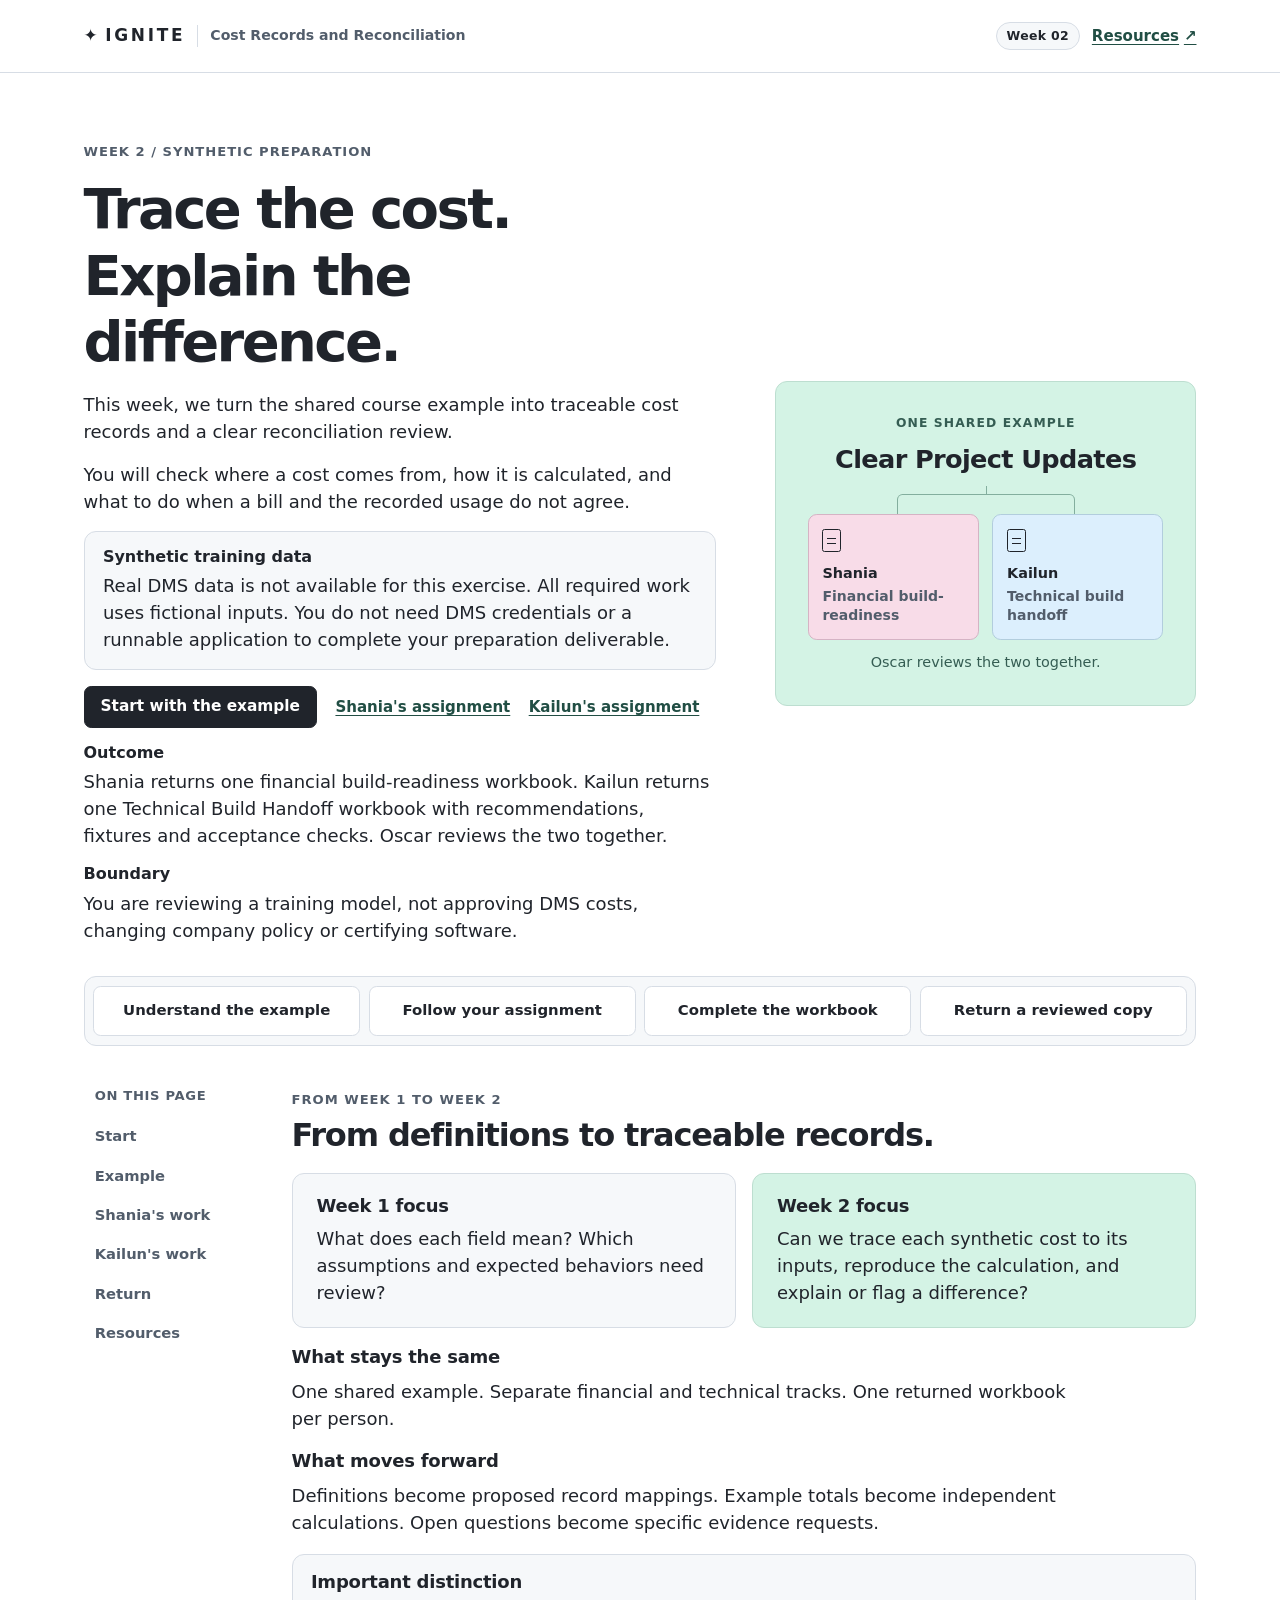
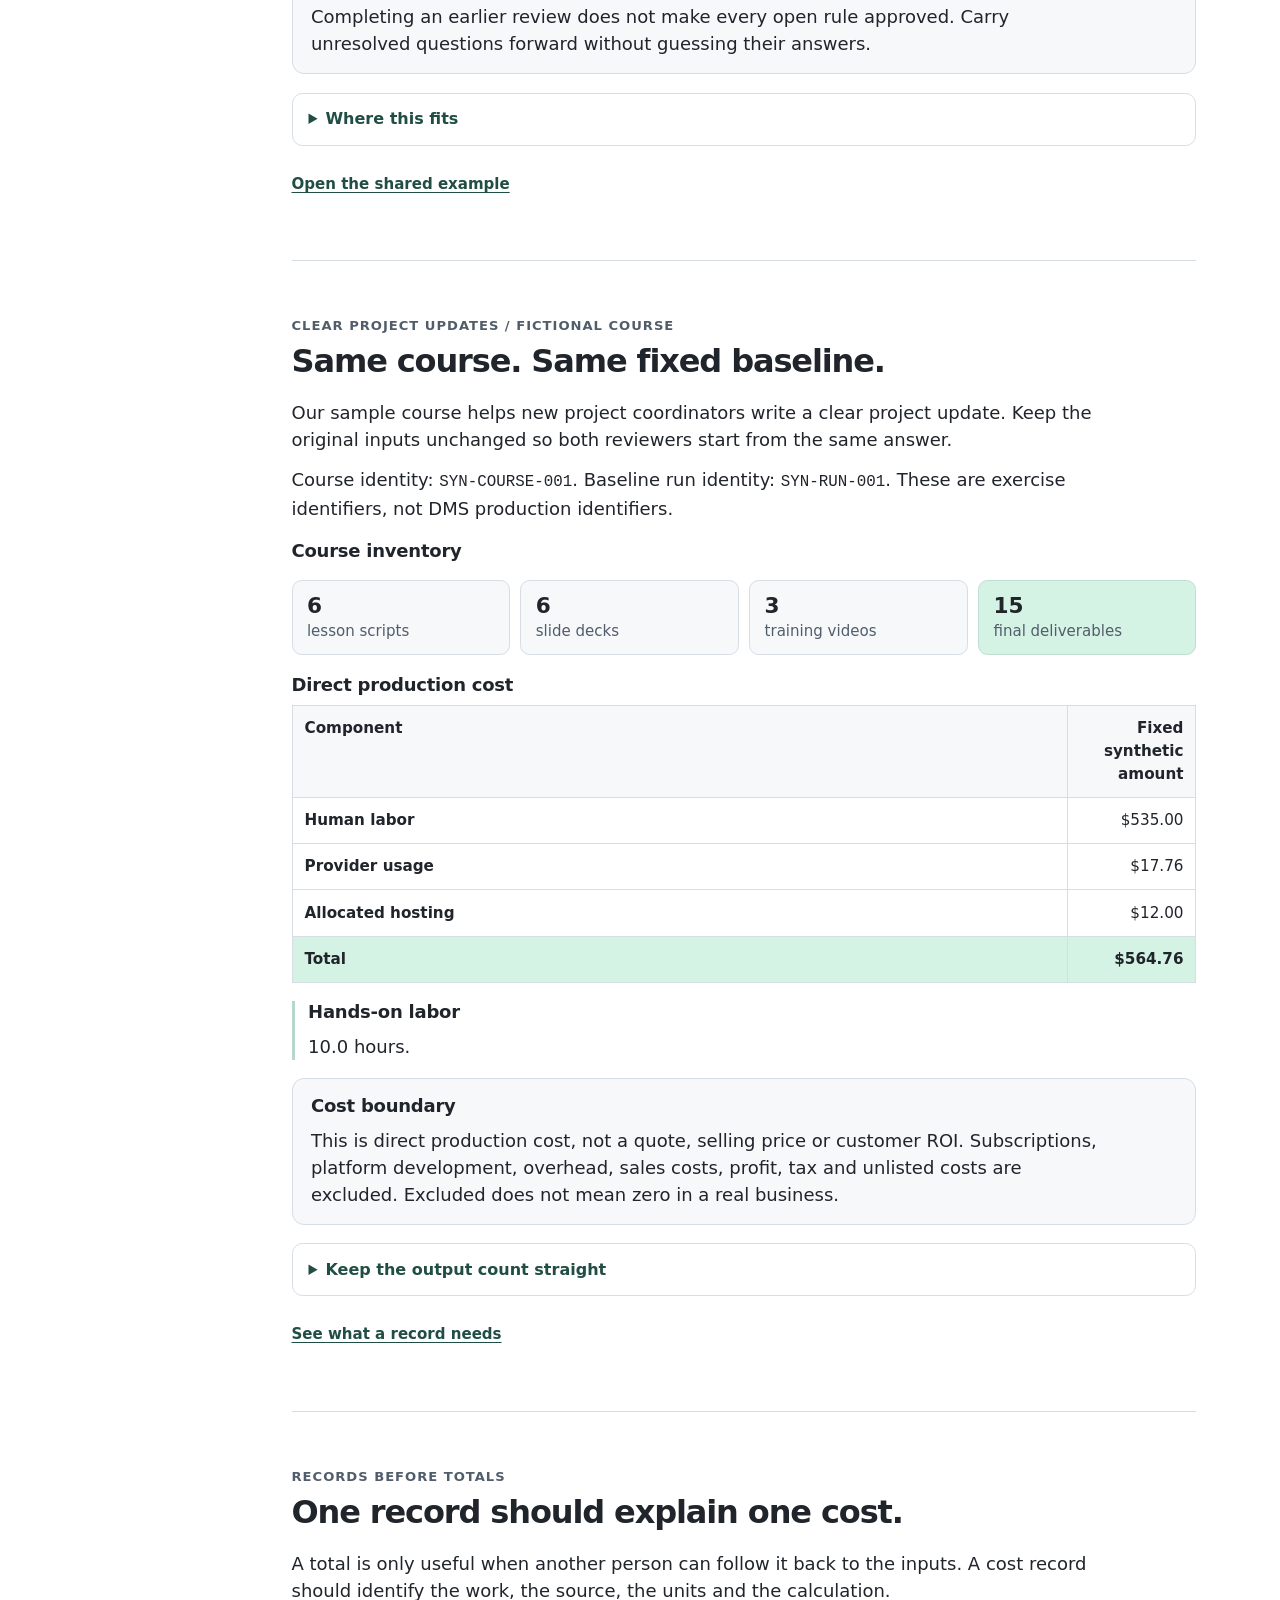
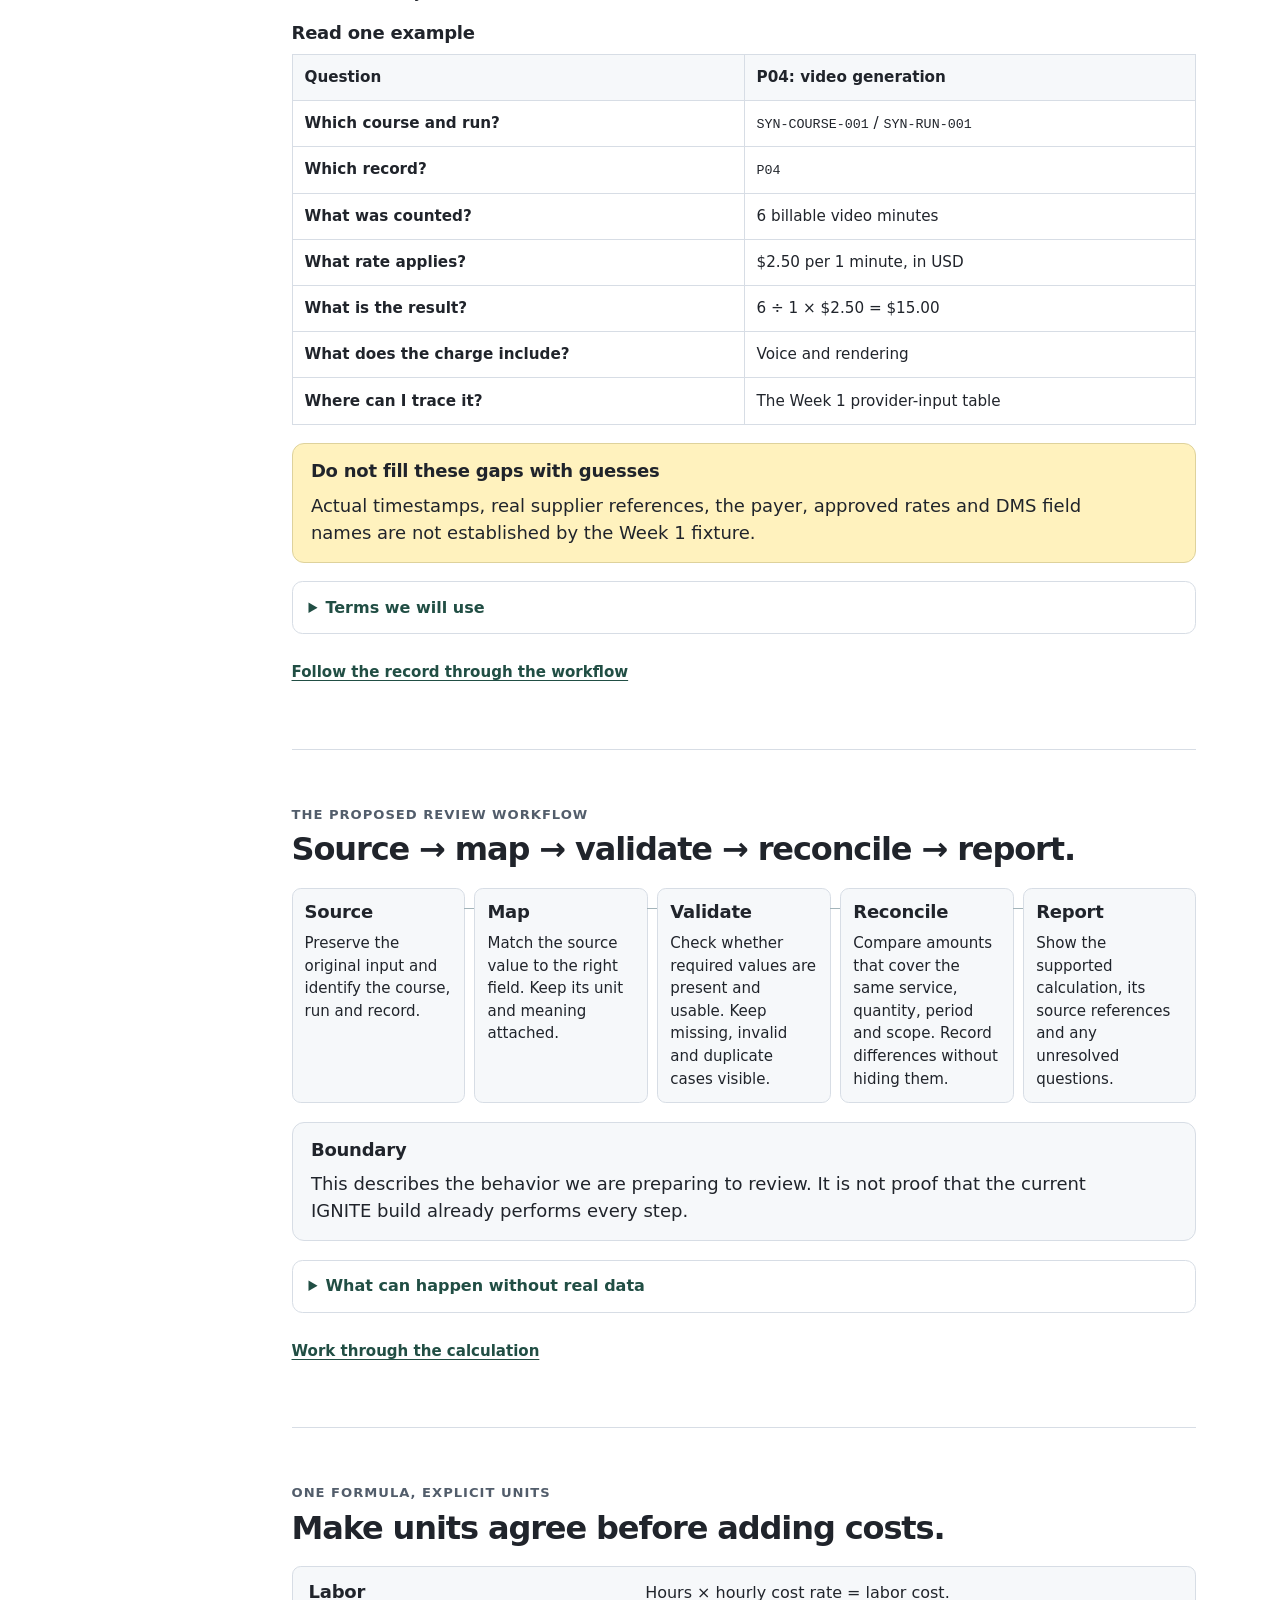
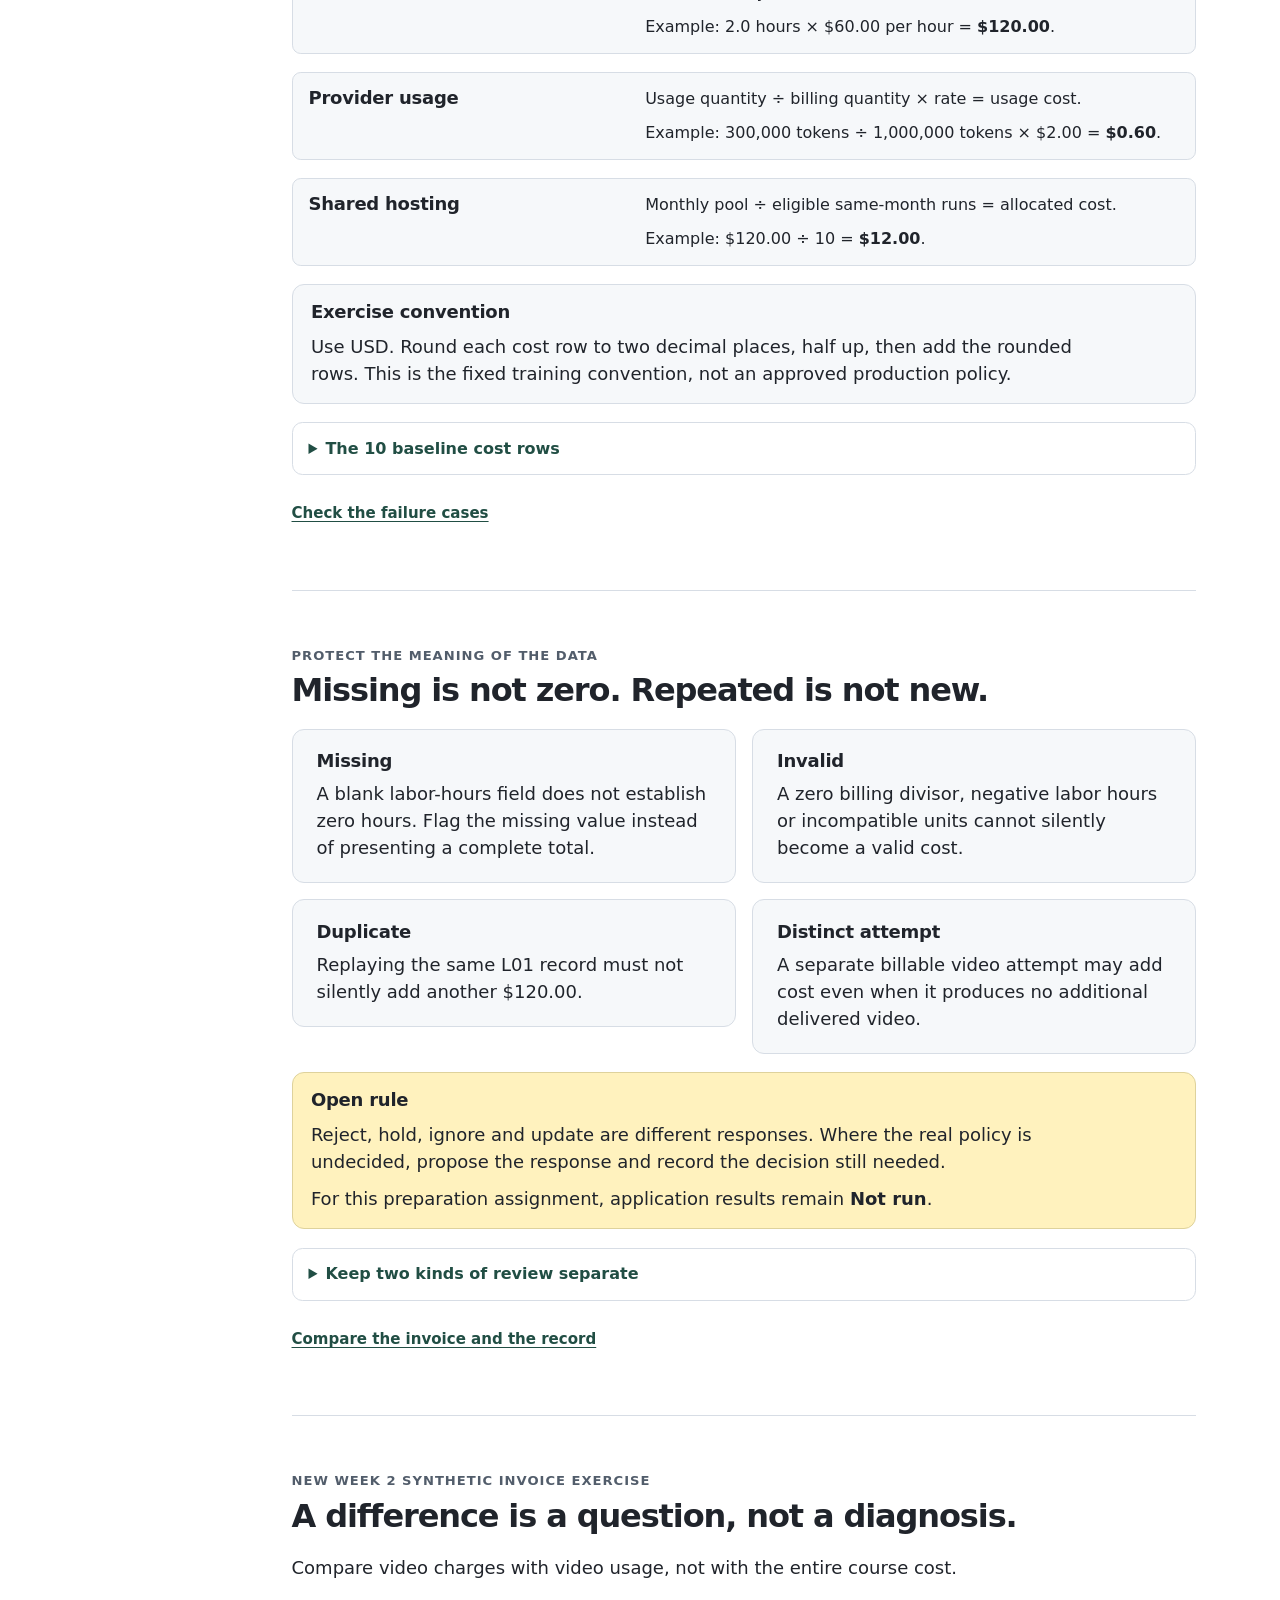
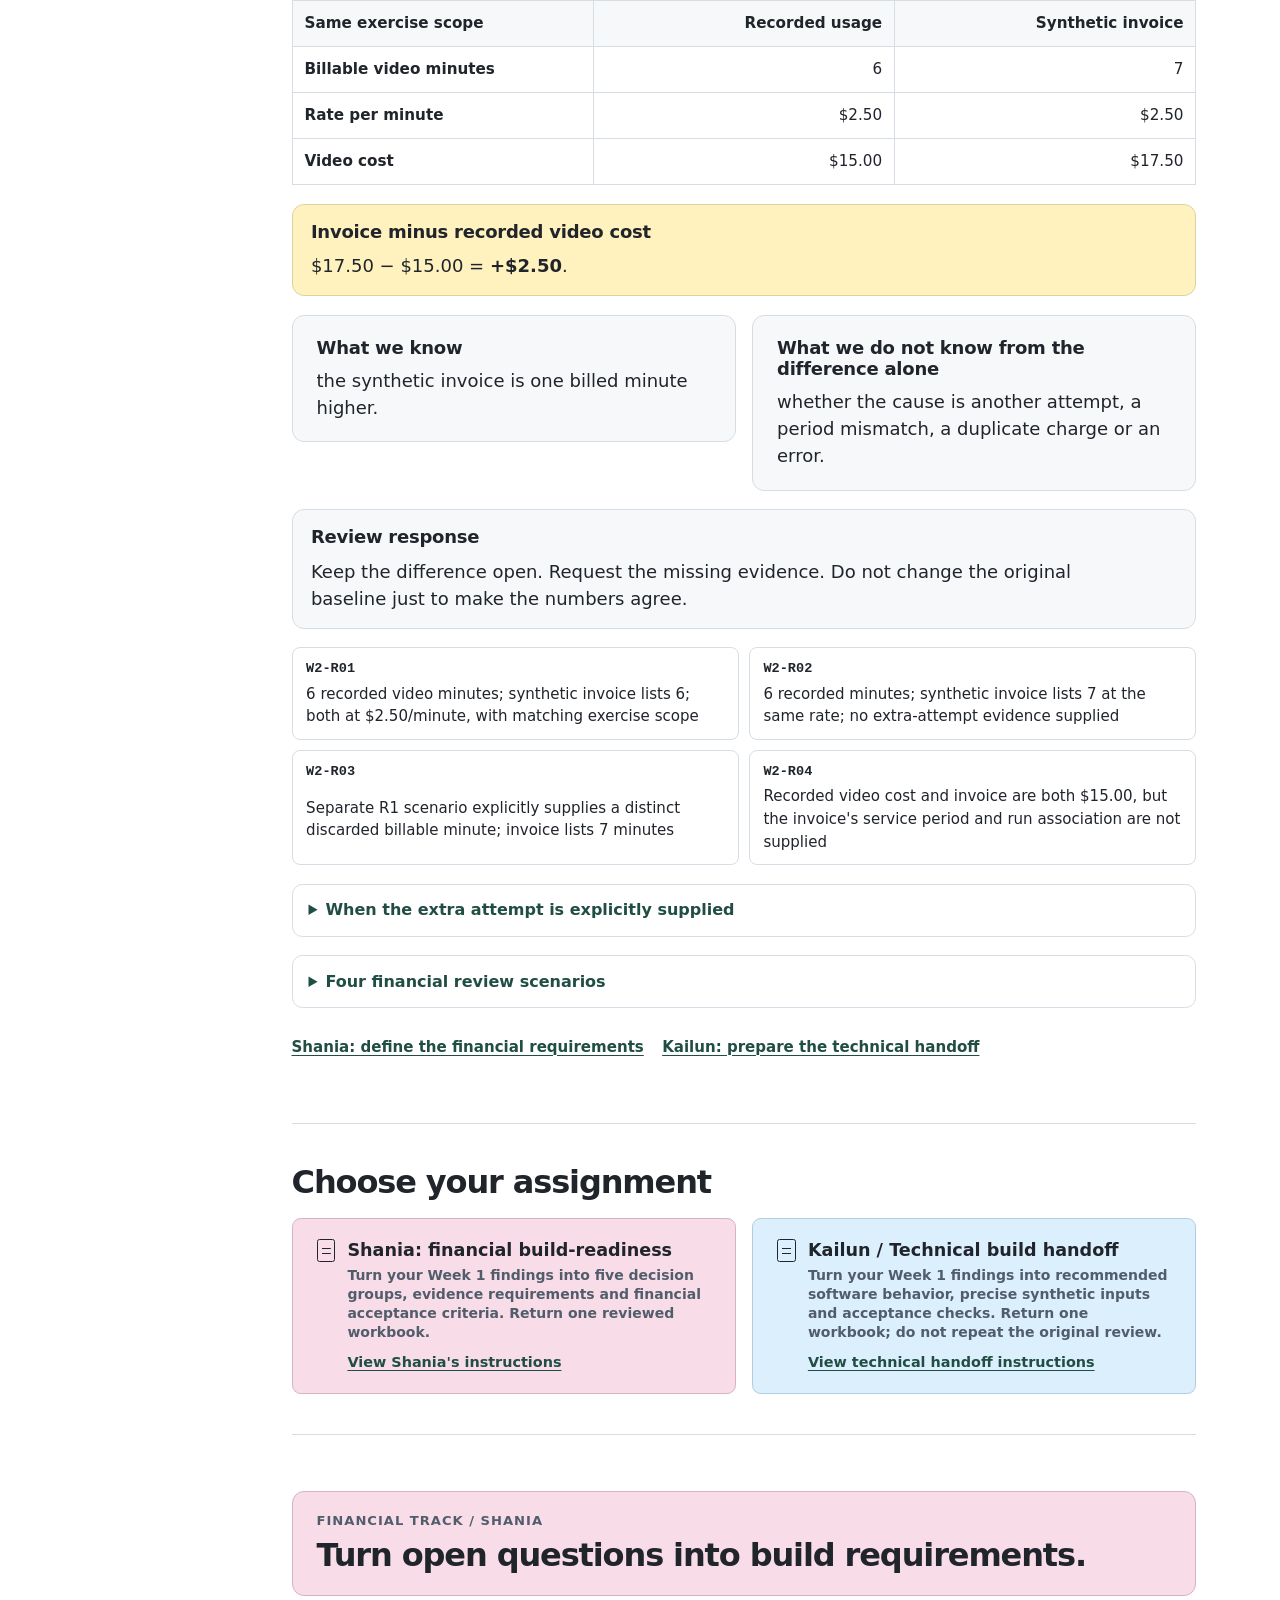
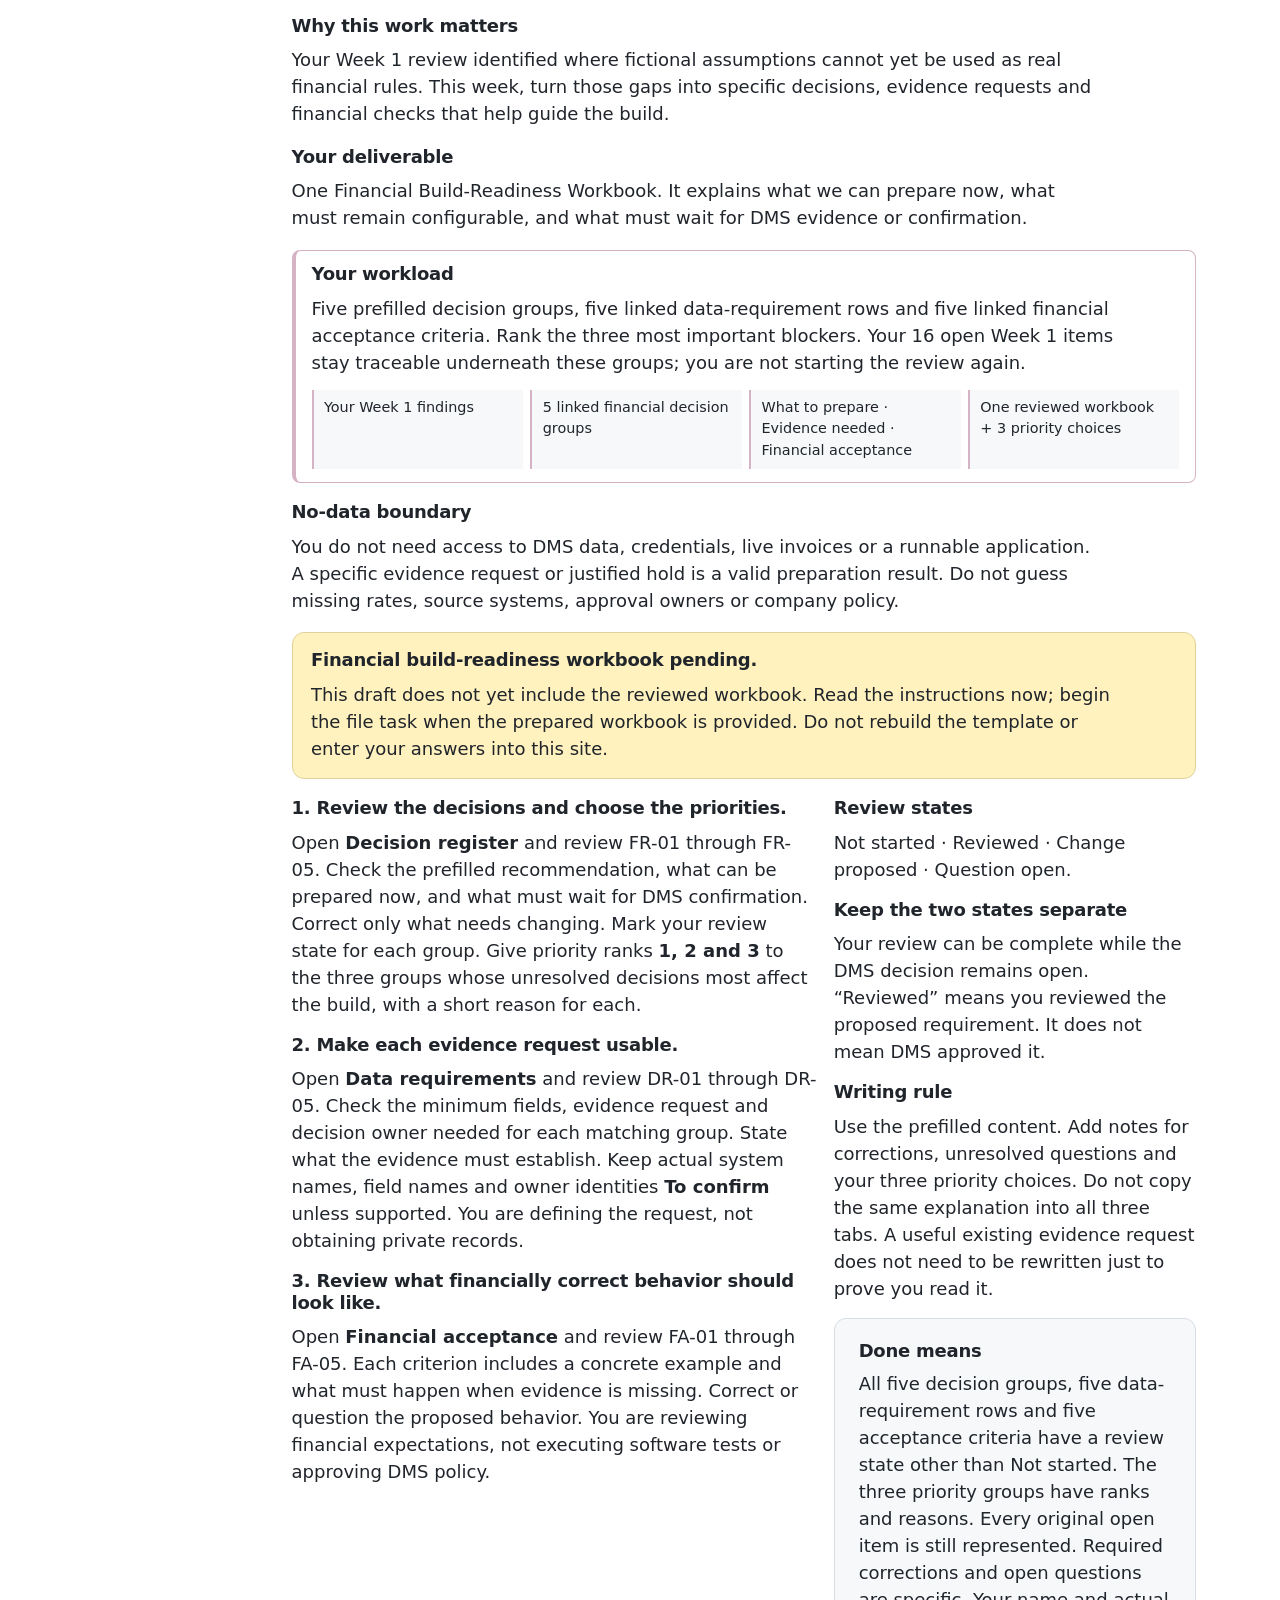
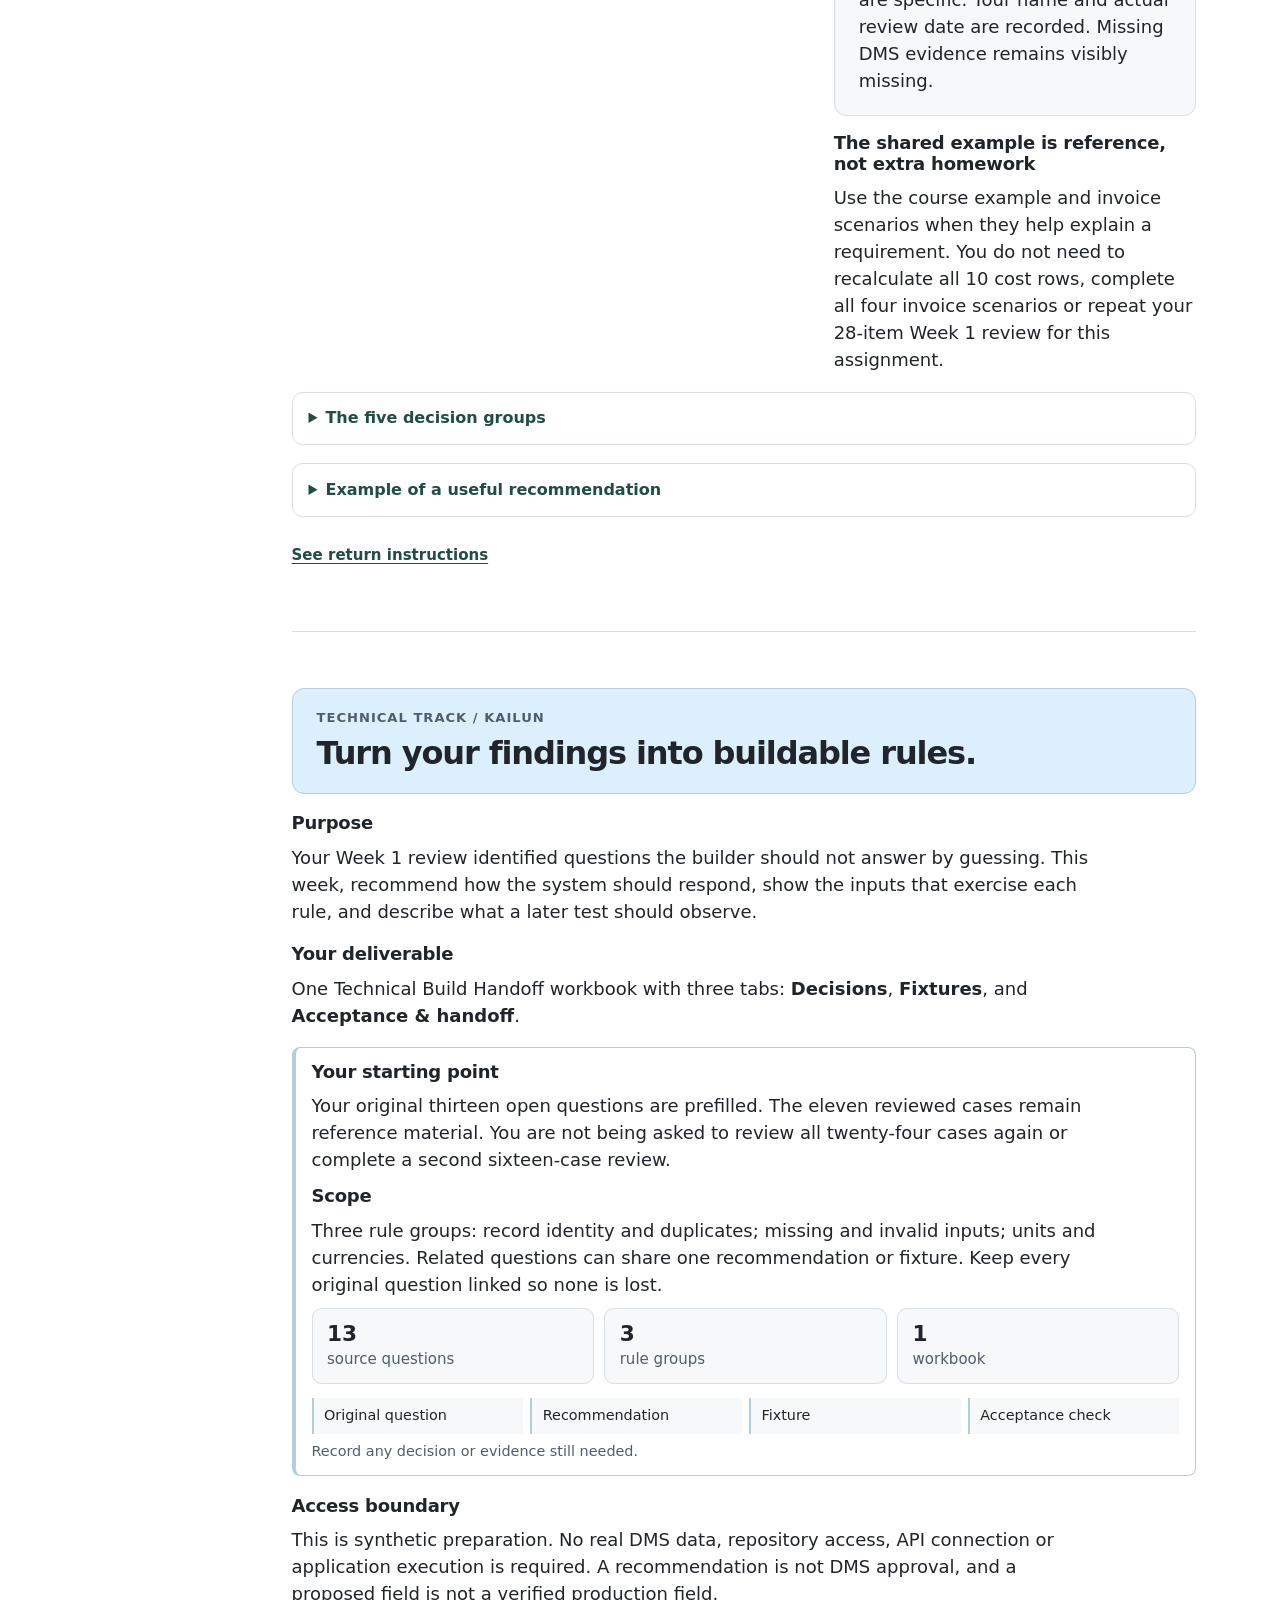
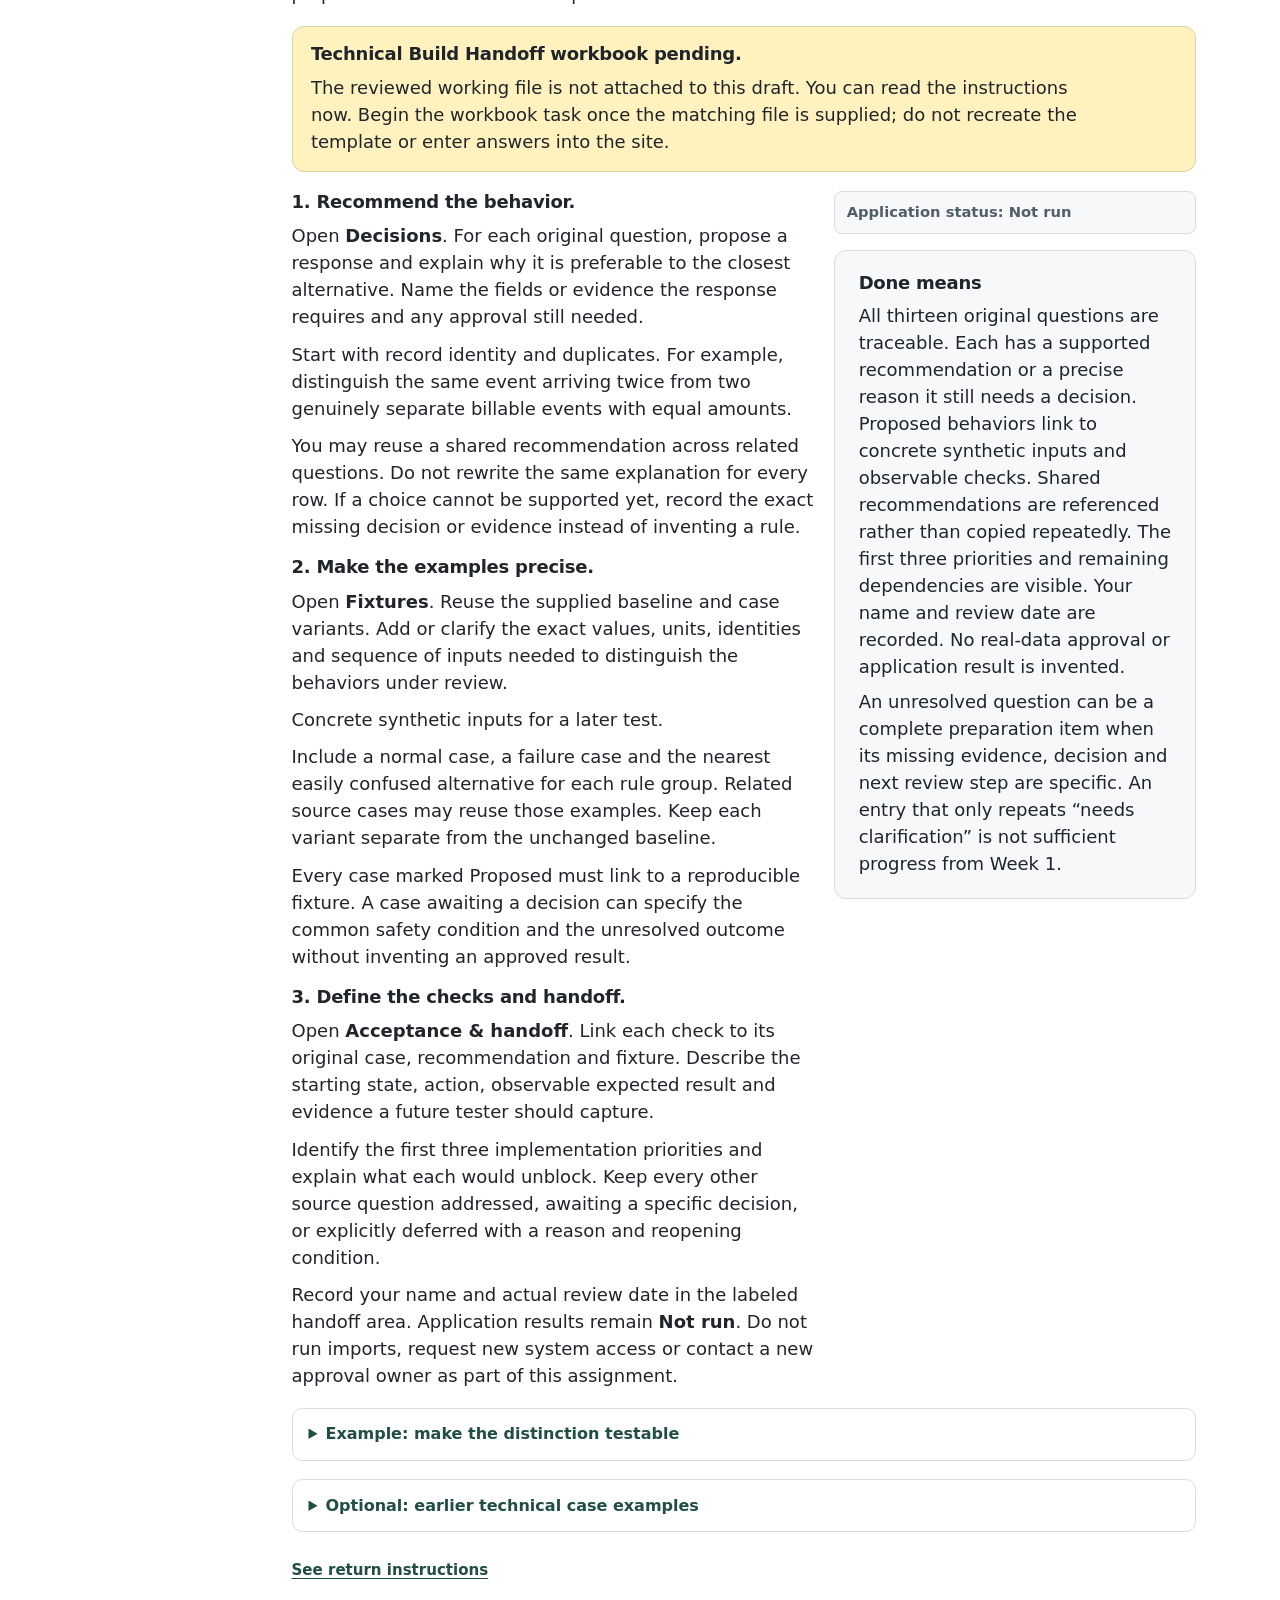
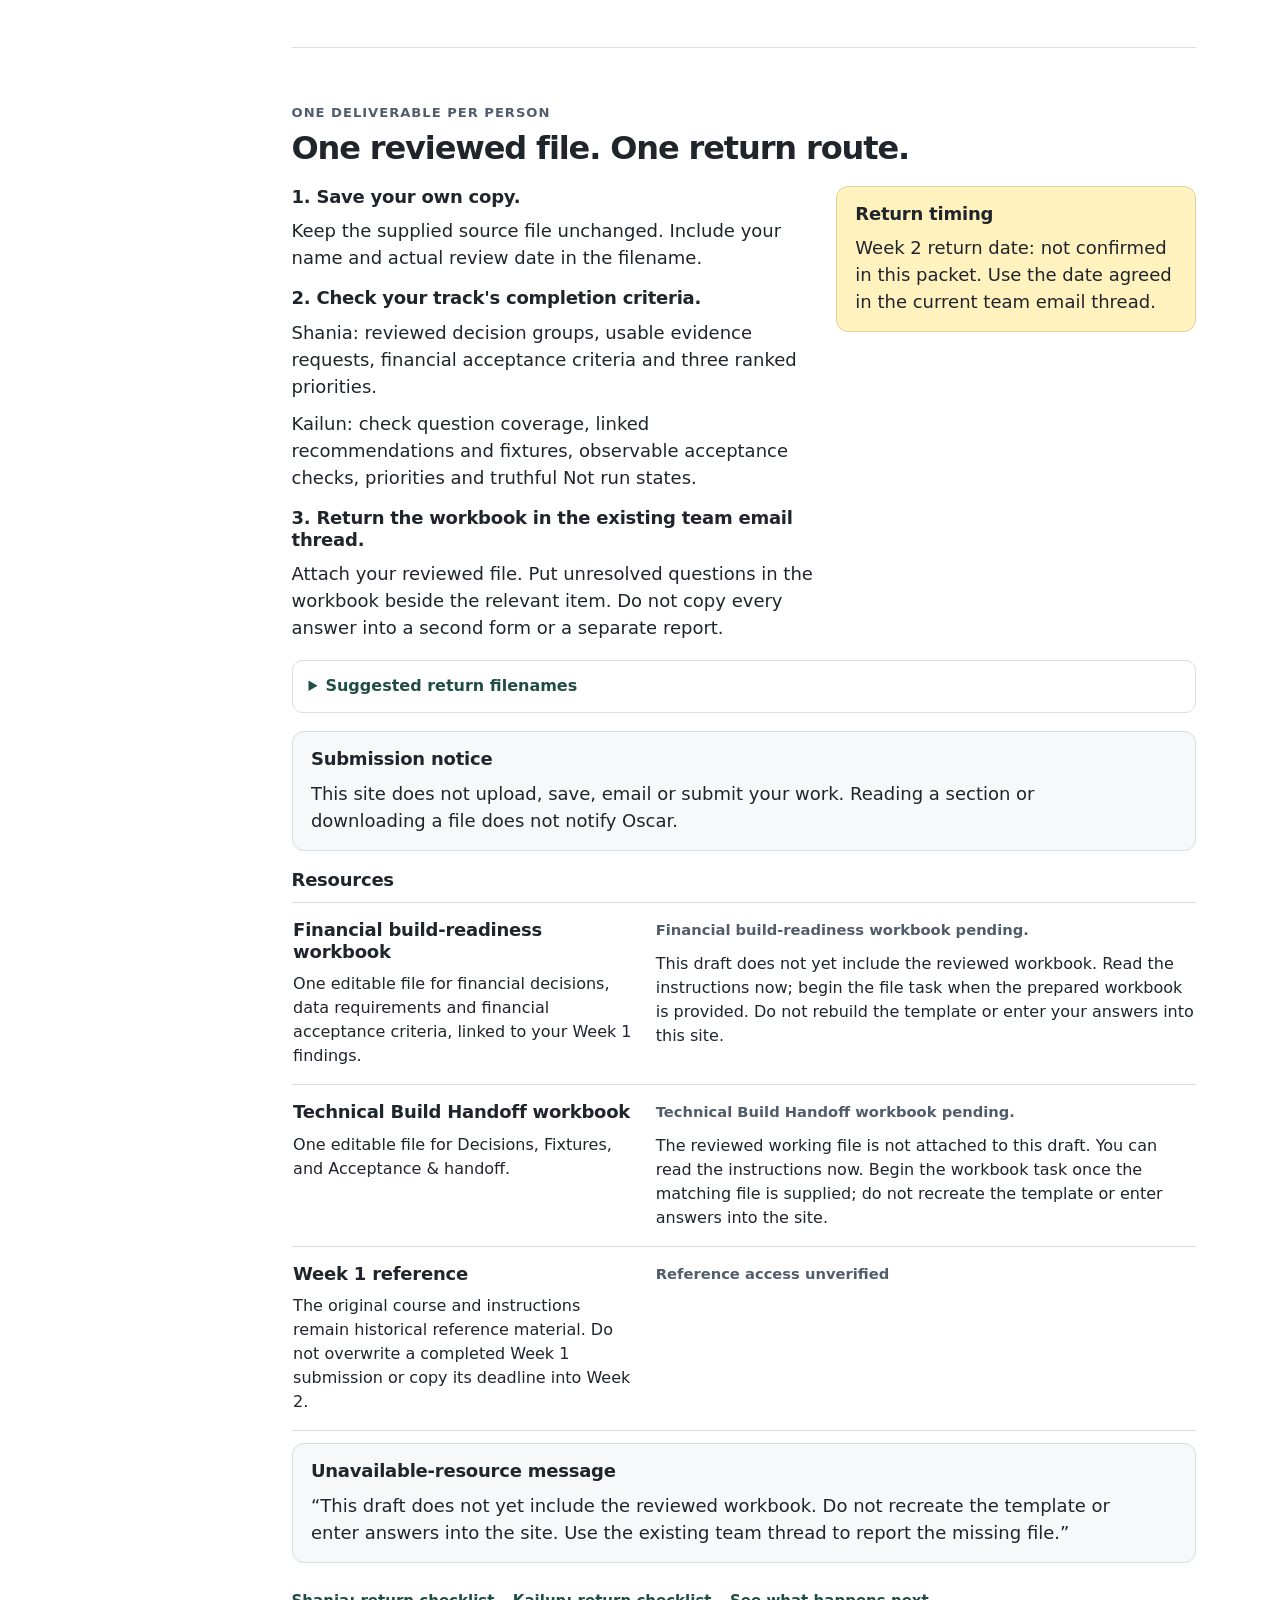
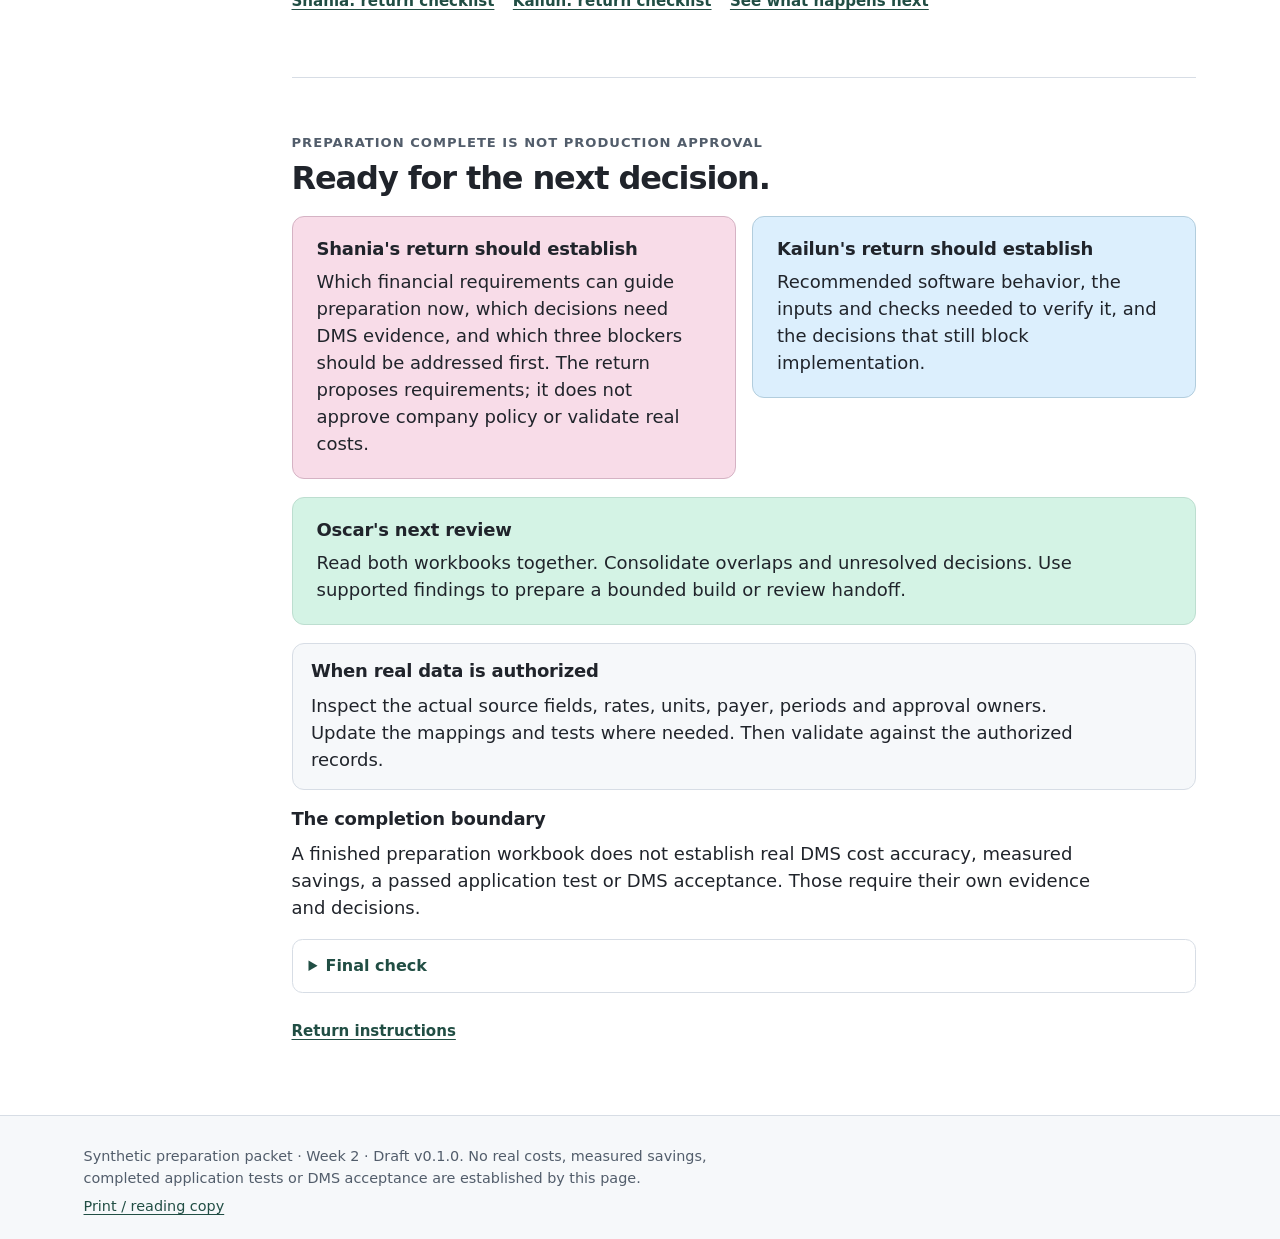
==== commit 7fd29fef: "Update IGNITE Week 2 assignments" ====
--- a/index.html
+++ b/index.html
@@ -33,13 +33,19 @@
 <p>You will check where a cost comes from, how it is calculated, and what to do when a bill and the recorded usage do not agree.</p>
       <div class="notice"><h2>Synthetic training data</h2><p>Real DMS data is not available for this exercise. All required work uses fictional inputs. You do not need DMS credentials or a runnable application to complete your preparation deliverable.</p></div>
       <div class="links section-actions"><a class="button" href="#example">Start with the example</a><a href="#financial">Shania&#39;s assignment</a><a href="#technical">Kailun&#39;s assignment</a></div>
-      <div class="copy-group"><h2>Outcome</h2><p>Shania returns one financial reconciliation workbook. Kailun returns one reviewed technical test plan. Oscar reviews the two together.</p></div><div class="copy-group"><h2>Boundary</h2><p>You are reviewing a training model, not approving DMS costs, changing company policy or certifying software.</p></div>
+      <div class="copy-group"><h2>Outcome</h2><p>Shania returns one financial build-readiness workbook. Kailun returns one Technical Build Handoff workbook with recommendations, fixtures and acceptance checks. Oscar reviews the two together.</p></div><div class="copy-group"><h2>Boundary</h2><p>You are reviewing a training model, not approving DMS costs, changing company policy or certifying software.</p></div>
     </div>
     <div class="hero-art" aria-hidden="true">
       <span class="art-caption">One shared example</span>
       <strong class="art-title">Clear Project Updates</strong>
       <div class="book-connector"></div>
-      <div class="book-pair"><div class="book book-financial"><span class="book-icon" aria-hidden="true"></span><span><strong>Shania</strong> <small>Financial reconciliation workbook</small></span></div><div class="book book-technical"><span class="book-icon" aria-hidden="true"></span><span><strong>Kailun</strong> <small>Technical test plan</small></span></div></div>
+      <div class="book-pair"><div class="book book-financial">
+    <span class="book-icon" aria-hidden="true"></span>
+    <span><strong>Shania</strong> <small>Financial build-readiness</small></span>
+  </div><div class="book book-technical">
+    <span class="book-icon" aria-hidden="true"></span>
+    <span><strong>Kailun</strong> <small>Technical build handoff</small></span>
+  </div></div>
       <span class="art-foot">Oscar reviews the two together.</span>
     </div>
   </section>
@@ -128,29 +134,50 @@
 <p>Labor and hosting stay fixed only to isolate this exercise. A real retry could require additional labor or other resources.</p>
 <p><strong>Do not count the invoice twice:</strong> a bill used to check an already recorded usage cost is not automatically another cost event. Adding the invoice total on top of the same underlying usage would double-count that cost.</p></div></details><details class="reference"><summary>Four financial review scenarios</summary><div class="reference-body"><div class="table-wrap"><table role="table"><thead role="rowgroup"><tr role="row"><th scope="col" role="columnheader">ID</th><th scope="col" role="columnheader">Supplied training facts</th><th scope="col" role="columnheader">Arithmetic result</th><th scope="col" role="columnheader">Review conclusion</th></tr></thead><tbody role="rowgroup"><tr role="row"><th scope="row" role="rowheader" data-label="ID"><span class="cell-label" aria-hidden="true">ID</span><span class="cell-value">W2-R01</span></th><td role="cell" data-label="Supplied training facts"><span class="cell-label" aria-hidden="true">Supplied training facts</span><span class="cell-value">6 recorded video minutes; synthetic invoice lists 6; both at $2.50/minute, with matching exercise scope</span></td><td role="cell" data-label="Arithmetic result"><span class="cell-label" aria-hidden="true">Arithmetic result</span><span class="cell-value">$15.00 − $15.00 = $0.00</span></td><td role="cell" data-label="Review conclusion"><span class="cell-label" aria-hidden="true">Review conclusion</span><span class="cell-value">Arithmetic match within the synthetic scope; not approval of a real bill</span></td></tr><tr role="row"><th scope="row" role="rowheader" data-label="ID"><span class="cell-label" aria-hidden="true">ID</span><span class="cell-value">W2-R02</span></th><td role="cell" data-label="Supplied training facts"><span class="cell-label" aria-hidden="true">Supplied training facts</span><span class="cell-value">6 recorded minutes; synthetic invoice lists 7 at the same rate; no extra-attempt evidence supplied</span></td><td role="cell" data-label="Arithmetic result"><span class="cell-label" aria-hidden="true">Arithmetic result</span><span class="cell-value">$17.50 − $15.00 = +$2.50</span></td><td role="cell" data-label="Review conclusion"><span class="cell-label" aria-hidden="true">Review conclusion</span><span class="cell-value">Unexplained difference; request evidence instead of assuming a cause</span></td></tr><tr role="row"><th scope="row" role="rowheader" data-label="ID"><span class="cell-label" aria-hidden="true">ID</span><span class="cell-value">W2-R03</span></th><td role="cell" data-label="Supplied training facts"><span class="cell-label" aria-hidden="true">Supplied training facts</span><span class="cell-value">Separate R1 scenario explicitly supplies a distinct discarded billable minute; invoice lists 7 minutes</span></td><td role="cell" data-label="Arithmetic result"><span class="cell-label" aria-hidden="true">Arithmetic result</span><span class="cell-value">$17.50 − $17.50 = $0.00</span></td><td role="cell" data-label="Review conclusion"><span class="cell-label" aria-hidden="true">Review conclusion</span><span class="cell-value">Difference explained by supplied synthetic evidence; whole-run total $567.26, not a second charge on top of the original scenario</span></td></tr><tr role="row"><th scope="row" role="rowheader" data-label="ID"><span class="cell-label" aria-hidden="true">ID</span><span class="cell-value">W2-R04</span></th><td role="cell" data-label="Supplied training facts"><span class="cell-label" aria-hidden="true">Supplied training facts</span><span class="cell-value">Recorded video cost and invoice are both $15.00, but the invoice&#39;s service period and run association are not supplied</span></td><td role="cell" data-label="Arithmetic result"><span class="cell-label" aria-hidden="true">Arithmetic result</span><span class="cell-value">Arithmetic difference $0.00</span></td><td role="cell" data-label="Review conclusion"><span class="cell-label" aria-hidden="true">Review conclusion</span><span class="cell-value">Scope not verified; equal amounts alone do not establish a valid reconciliation</span></td></tr></tbody></table></div>
 <p>All four scenario labels and the invoice excerpts are newly authored Week 2 training material. They do not refer to real invoices, real providers or actual DMS costs. “Matching exercise scope” is an explicit fixture premise, not a claim about external records. Payer and payment approval remain unestablished.</p></div></details>
-    <div class="links section-actions"><a href="#financial">Shania: review the financial evidence</a><a href="#technical">Kailun: review the technical expectations</a></div>
-  </section><nav class="role-choice" id="assignments" aria-label="Choose your assignment"><h2>Choose your assignment</h2><div class="role-grid"><a class="book book-financial" href="#financial"><span class="book-icon" aria-hidden="true"></span><span><strong>Shania</strong> <small>Financial reconciliation workbook</small></span></a><a class="book book-technical" href="#technical"><span class="book-icon" aria-hidden="true"></span><span><strong>Kailun</strong> <small>Technical test plan</small></span></a></div></nav><section id="financial" data-lesson="S09" class="lesson role role-financial" aria-labelledby="financial-title">
+    <div class="links section-actions"><a href="#financial">Shania: define the financial requirements</a><a href="#technical">Kailun: prepare the technical handoff</a></div>
+  </section><nav class="role-choice" id="assignments" aria-label="Choose your assignment"><h2>Choose your assignment</h2><div class="role-grid">
+    <a class="book book-financial" href="#financial">
+      <span class="book-icon" aria-hidden="true"></span>
+      <span><strong>Shania: financial build-readiness</strong>
+        <small>Turn your Week 1 findings into five decision groups, evidence requirements and financial acceptance criteria. Return one reviewed workbook.</small>
+        <span class="card-action">View Shania&#39;s instructions</span>
+      </span>
+    </a>
+    <a class="book book-technical" href="#technical">
+      <span class="book-icon" aria-hidden="true"></span>
+      <span><strong>Kailun / Technical build handoff</strong>
+        <small>Turn your Week 1 findings into recommended software behavior, precise synthetic inputs and acceptance checks. Return one workbook; do not repeat the original review.</small>
+        <span class="card-action">View technical handoff instructions</span>
+      </span>
+    </a></div></nav><section id="financial" data-lesson="S09" class="lesson role role-financial" aria-labelledby="financial-title">
     <div class="section-heading">
       <p class="eyebrow">FINANCIAL TRACK / SHANIA</p>
-      <h2 id="financial-title">Recompute. Reconcile. Flag the gaps.</h2>
-    </div>
-    <div class="copy-group"><h3>Your deliverable</h3><p>One financial reconciliation workbook containing your calculation review, the four invoice scenarios and specific questions for later DMS confirmation.</p></div><div class="workload"><h3>Your workload</h3><ul class="inventory"><li class="metric"><strong>10</strong><span>baseline cost rows</span></li><li class="metric"><strong>4</strong><span>reconciliation scenarios</span></li><li class="metric"><strong>5</strong><span>prefilled real-data readiness questions</span></li></ul><p>You are not repeating all 28 Week 1 review entries.</p></div><div class="notice notice-warn role-status"><h3>Financial workbook pending</h3><p>Financial workbook not attached to this draft. Read the example now; begin the workbook task when the reviewed file is provided.</p></div><div class="role-grid"><div class="role-steps"><div class="copy-group"><h3>1. Recompute the baseline.</h3><p>In <strong>Cost review</strong>, use rows L01-L05, P01-P04 and H01. Fill <strong>Recomputed cost</strong> and <strong>Review state</strong>. Use the supplied quantities and rates. Keep the source-input columns unchanged.</p></div><div class="copy-group"><h3>2. Review the four differences.</h3><p>In <strong>Reconciliation</strong>, complete W2-R01 through W2-R04. Record the comparison scope, recorded amount, invoice amount, signed difference and conclusion. Add an evidence request where the conclusion remains open.</p></div><div class="copy-group"><h3>3. Record what still needs DMS evidence.</h3><p>Review the five entries in <strong>DMS questions</strong>. Keep unresolved items marked <strong>Question open</strong> and make each evidence request specific. Add your name, actual review date and return note on <strong>Start</strong>.</p></div></div><aside class="role-criteria"><div class="copy-group"><h3>Review states</h3><p>Not started · Reviewed · Change proposed · Question open.</p></div><div class="copy-group"><h3>Note rule</h3><p>Record the required calculations and conclusions for every assigned item. Add explanatory notes for differences, proposed changes and open questions. A matching reviewed cost row does not need a repetitive paragraph.</p></div><div class="panel"><h3>Done means</h3><p>All 10 cost rows have your independent calculation and review state. All 4 reconciliation scenarios have a conclusion. The 5 DMS questions are retained with a clear evidence request. Your name and review date are filled in. No unknown real value has been replaced with a guess.</p></div></aside></div>
-    <details class="reference"><summary>A useful response</summary><div class="reference-body"><p class="copy-label"><strong>Example for W2-R02:</strong></p>
-<p>“Question open. The invoice is $2.50 above recorded video usage. Request the attempt-level usage record and matching service period. The difference alone does not prove a retry or overcharge.”</p>
-<p>This illustrates response quality. It is not a completed review on your behalf.</p>
-<p class="copy-label"><strong>The five prefilled questions:</strong></p>
-<div class="table-wrap"><table role="table"><thead role="rowgroup"><tr role="row"><th scope="col" role="columnheader">ID</th><th scope="col" role="columnheader">What is still unknown</th><th scope="col" role="columnheader">Evidence to request later</th></tr></thead><tbody role="rowgroup"><tr role="row"><th scope="row" role="rowheader" data-label="ID"><span class="cell-label" aria-hidden="true">ID</span><span class="cell-value">W2-Q01</span></th><td role="cell" data-label="What is still unknown"><span class="cell-label" aria-hidden="true">What is still unknown</span><span class="cell-value">Real source fields and identity rules</span></td><td role="cell" data-label="Evidence to request later"><span class="cell-label" aria-hidden="true">Evidence to request later</span><span class="cell-value">An authorized redacted sample or schema, with definitions for course, run and event identifiers</span></td></tr><tr role="row"><th scope="row" role="rowheader" data-label="ID"><span class="cell-label" aria-hidden="true">ID</span><span class="cell-value">W2-Q02</span></th><td role="cell" data-label="What is still unknown"><span class="cell-label" aria-hidden="true">What is still unknown</span><span class="cell-value">Rate, billing unit and payer</span></td><td role="cell" data-label="Evidence to request later"><span class="cell-label" aria-hidden="true">Evidence to request later</span><span class="cell-value">Approved rate source, effective period, billing-unit definition and payer confirmation</span></td></tr><tr role="row"><th scope="row" role="rowheader" data-label="ID"><span class="cell-label" aria-hidden="true">ID</span><span class="cell-value">W2-Q03</span></th><td role="cell" data-label="What is still unknown"><span class="cell-label" aria-hidden="true">What is still unknown</span><span class="cell-value">Allocation and cost boundary</span></td><td role="cell" data-label="Evidence to request later"><span class="cell-label" aria-hidden="true">Evidence to request later</span><span class="cell-value">Documented allocation basis, eligible population and included/excluded cost categories</span></td></tr><tr role="row"><th scope="row" role="rowheader" data-label="ID"><span class="cell-label" aria-hidden="true">ID</span><span class="cell-value">W2-Q04</span></th><td role="cell" data-label="What is still unknown"><span class="cell-label" aria-hidden="true">What is still unknown</span><span class="cell-value">Invoice and usage scope</span></td><td role="cell" data-label="Evidence to request later"><span class="cell-label" aria-hidden="true">Evidence to request later</span><span class="cell-value">A permitted invoice example, matching usage records, period and credit/retry treatment</span></td></tr><tr role="row"><th scope="row" role="rowheader" data-label="ID"><span class="cell-label" aria-hidden="true">ID</span><span class="cell-value">W2-Q05</span></th><td role="cell" data-label="What is still unknown"><span class="cell-label" aria-hidden="true">What is still unknown</span><span class="cell-value">Review and approval responsibility</span></td><td role="cell" data-label="Evidence to request later"><span class="cell-label" aria-hidden="true">Evidence to request later</span><span class="cell-value">The authorized owners for financial rules, discrepancy resolution and acceptance</span></td></tr></tbody></table></div>
-<p>You do not need to obtain these private records to finish this assignment. Keep the requests in your workbook for Oscar to consolidate. Do not contact an unverified owner or seek new system access as part of this task.</p></div></details>
+      <h2 id="financial-title">Turn open questions into build requirements.</h2>
+    </div>
+    <div class="copy-group"><h3>Why this work matters</h3><p>Your Week 1 review identified where fictional assumptions cannot yet be used as real financial rules. This week, turn those gaps into specific decisions, evidence requests and financial checks that help guide the build.</p></div><div class="copy-group"><h3>Your deliverable</h3><p>One Financial Build-Readiness Workbook. It explains what we can prepare now, what must remain configurable, and what must wait for DMS evidence or confirmation.</p></div><div class="workload"><div class="copy-group"><h3>Your workload</h3><p>Five prefilled decision groups, five linked data-requirement rows and five linked financial acceptance criteria. Rank the three most important blockers. Your 16 open Week 1 items stay traceable underneath these groups; you are not starting the review again.</p></div><ol class="assignment-flow"><li>Your Week 1 findings</li><li>5 linked financial decision groups</li><li>What to prepare · Evidence needed · Financial acceptance</li><li>One reviewed workbook + 3 priority choices</li></ol></div><div class="copy-group"><h3>No-data boundary</h3><p>You do not need access to DMS data, credentials, live invoices or a runnable application. A specific evidence request or justified hold is a valid preparation result. Do not guess missing rates, source systems, approval owners or company policy.</p></div><div class="notice notice-warn role-status"><h3>Financial build-readiness workbook pending.</h3><p>This draft does not yet include the reviewed workbook. Read the instructions now; begin the file task when the prepared workbook is provided. Do not rebuild the template or enter your answers into this site.</p></div><div class="role-grid"><div class="role-steps"><div class="copy-group"><h3>1. Review the decisions and choose the priorities.</h3><p>Open <strong>Decision register</strong> and review FR-01 through FR-05. Check the prefilled recommendation, what can be prepared now, and what must wait for DMS confirmation. Correct only what needs changing. Mark your review state for each group. Give priority ranks <strong>1, 2 and 3</strong> to the three groups whose unresolved decisions most affect the build, with a short reason for each.</p></div><div class="copy-group"><h3>2. Make each evidence request usable.</h3><p>Open <strong>Data requirements</strong> and review DR-01 through DR-05. Check the minimum fields, evidence request and decision owner needed for each matching group. State what the evidence must establish. Keep actual system names, field names and owner identities <strong>To confirm</strong> unless supported. You are defining the request, not obtaining private records.</p></div><div class="copy-group"><h3>3. Review what financially correct behavior should look like.</h3><p>Open <strong>Financial acceptance</strong> and review FA-01 through FA-05. Each criterion includes a concrete example and what must happen when evidence is missing. Correct or question the proposed behavior. You are reviewing financial expectations, not executing software tests or approving DMS policy.</p></div></div><aside class="role-criteria"><div class="copy-group"><h3>Review states</h3><p>Not started · Reviewed · Change proposed · Question open.</p></div><div class="copy-group"><h3>Keep the two states separate</h3><p>Your review can be complete while the DMS decision remains open. “Reviewed” means you reviewed the proposed requirement. It does not mean DMS approved it.</p></div><div class="copy-group"><h3>Writing rule</h3><p>Use the prefilled content. Add notes for corrections, unresolved questions and your three priority choices. Do not copy the same explanation into all three tabs. A useful existing evidence request does not need to be rewritten just to prove you read it.</p></div><div class="panel"><h3>Done means</h3><p>All five decision groups, five data-requirement rows and five acceptance criteria have a review state other than Not started. The three priority groups have ranks and reasons. Every original open item is still represented. Required corrections and open questions are specific. Your name and actual review date are recorded. Missing DMS evidence remains visibly missing.</p></div><div class="copy-group"><h3>The shared example is reference, not extra homework</h3><p>Use the course example and invoice scenarios when they help explain a requirement. You do not need to recalculate all 10 cost rows, complete all four invoice scenarios or repeat your 28-item Week 1 review for this assignment.</p></div></aside></div>
+    <details class="reference"><summary>The five decision groups</summary><div class="reference-body"><div class="table-wrap"><table role="table"><thead role="rowgroup"><tr role="row"><th scope="col" role="columnheader">ID</th><th scope="col" role="columnheader">Group</th><th scope="col" role="columnheader">Decision to clarify</th></tr></thead><tbody role="rowgroup"><tr role="row"><th scope="row" role="rowheader" data-label="ID"><span class="cell-label" aria-hidden="true">ID</span><span class="cell-value">FR-01</span></th><td role="cell" data-label="Group"><span class="cell-label" aria-hidden="true">Group</span><span class="cell-value">Labor scope and rates</span></td><td role="cell" data-label="Decision to clarify"><span class="cell-label" aria-hidden="true">Decision to clarify</span><span class="cell-value">Which work counts once, and what evidence establishes the rate?</span></td></tr><tr role="row"><th scope="row" role="rowheader" data-label="ID"><span class="cell-label" aria-hidden="true">ID</span><span class="cell-value">FR-02</span></th><td role="cell" data-label="Group"><span class="cell-label" aria-hidden="true">Group</span><span class="cell-value">Provider billing and invoice evidence</span></td><td role="cell" data-label="Decision to clarify"><span class="cell-label" aria-hidden="true">Decision to clarify</span><span class="cell-value">Which usage is billable, what is bundled, and how are retries, credits and invoices linked?</span></td></tr><tr role="row"><th scope="row" role="rowheader" data-label="ID"><span class="cell-label" aria-hidden="true">ID</span><span class="cell-value">FR-03</span></th><td role="cell" data-label="Group"><span class="cell-label" aria-hidden="true">Group</span><span class="cell-value">Shared-cost allocation</span></td><td role="cell" data-label="Decision to clarify"><span class="cell-label" aria-hidden="true">Decision to clarify</span><span class="cell-value">Which pool, period and eligible population support a course/run allocation?</span></td></tr><tr role="row"><th scope="row" role="rowheader" data-label="ID"><span class="cell-label" aria-hidden="true">ID</span><span class="cell-value">FR-04</span></th><td role="cell" data-label="Group"><span class="cell-label" aria-hidden="true">Group</span><span class="cell-value">Cost boundary and reporting conventions</span></td><td role="cell" data-label="Decision to clarify"><span class="cell-label" aria-hidden="true">Decision to clarify</span><span class="cell-value">What does the total include or exclude, and which reporting rules remain unconfirmed?</span></td></tr><tr role="row"><th scope="row" role="rowheader" data-label="ID"><span class="cell-label" aria-hidden="true">ID</span><span class="cell-value">FR-05</span></th><td role="cell" data-label="Group"><span class="cell-label" aria-hidden="true">Group</span><span class="cell-value">Comparisons and measurement</span></td><td role="cell" data-label="Decision to clarify"><span class="cell-label" aria-hidden="true">Decision to clarify</span><span class="cell-value">What evidence would support a comparable cost/effort result rather than a fictional scenario claim?</span></td></tr></tbody></table></div></div></details><details class="reference"><summary>Example of a useful recommendation</summary><div class="reference-body"><p class="copy-label"><strong>Illustrative example, not your completed Week 2 response:</strong></p>
+<p>“Prepare separate fields for activity, hands-on hours, rate source and rate period. Keep missing or unconfirmed rates visible instead of substituting the fictional $60 rate. Before real reporting, request the labor-rate method and activity boundaries from the responsible DMS owner, whose identity is still to be confirmed. Rank this item based on how many calculations it affects.”</p>
+<p>This links a build requirement to missing evidence without claiming the business decision is settled. Another defensible recommendation or an explicit hold is acceptable.</p></div></details>
     <div class="links section-actions"><a href="#handoff">See return instructions</a></div>
   </section><section id="technical" data-lesson="S10" class="lesson role role-technical" aria-labelledby="technical-title">
     <div class="section-heading">
       <p class="eyebrow">TECHNICAL TRACK / KAILUN</p>
-      <h2 id="technical-title">Specify the checks. Keep results honest.</h2>
-    </div>
-    <div class="copy-group"><h3>Your deliverable</h3><p>One reviewed technical workbook describing what the Cost Records workflow should do and how an authorized reviewer could test it later.</p></div><div class="workload"><h3>Your workload</h3><ul class="inventory"><li class="metric"><strong>16</strong><span>focused Week 2 cases</span></li></ul><p>You are not automatically repeating all 24 Week 1 cases. The required task is test-plan review, not application execution.</p></div><div class="notice notice-warn role-status"><h3>Technical workbook pending</h3><p>Technical workbook not attached to this draft. Read the example now; begin the workbook task when the reviewed file is provided.</p></div><div class="role-grid"><div class="role-steps"><div class="copy-group"><h3>1. Check the fixture and the first three cases.</h3><p>Read <strong>Fixture guide</strong>. Start with W2-T01 for the baseline, W2-T04 for missing labor hours, and W2-T11 for a duplicated labor record.</p></div><div class="copy-group"><h3>2. Review the full matrix.</h3><p>In <strong>Test matrix</strong>, review W2-T01 through W2-T16. Fill <strong>Review state</strong> for every case. Use <strong>Review note</strong> for a proposed change, unclear expectation or missing decision. The prefilled setup and expected behavior remain available for every case.</p></div><div class="copy-group"><h3>3. Return preparation, not invented execution results.</h3><p>Complete your name, actual review date and priorities on <strong>Start</strong>. Keep all <strong>Application status</strong> entries in <strong>Run log</strong> at <strong>Not run</strong> for this preparation return.</p></div></div><aside class="role-criteria"><div class="copy-group"><h3>Review states</h3><p>Not started · Reviewed · Change proposed · Question open.</p></div><p class="status"><strong>Application status:</strong> Not run</p><div class="panel"><h3>Done means</h3><p>All 16 cases have a review state. Questions and changes have actionable notes. Expected behavior is separate from observed behavior. Your return details are complete. Application execution is not claimed.</p></div></aside></div>
-    <details class="reference"><summary>A useful response</summary><div class="reference-body"><p class="copy-label"><strong>Example for W2-T11:</strong></p>
-<p>“Question open. Replaying the same L01 identity and payload must not add another $120. Confirm whether the target rejects, ignores or updates the replay, and what response should be recorded.”</p>
-<p>This is an expected-behavior review, not a statement that the current application passed the case.</p></div></details><details class="reference"><summary>The 16 proposed cases</summary><div class="reference-body"><p>All variants are isolated. Restore the original synthetic baseline between cases. Do not apply several mutations to one dataset unless a case explicitly requires it.</p>
+      <h2 id="technical-title">Turn your findings into buildable rules.</h2>
+    </div>
+    <div class="copy-group"><h3>Purpose</h3><p>Your Week 1 review identified questions the builder should not answer by guessing. This week, recommend how the system should respond, show the inputs that exercise each rule, and describe what a later test should observe.</p></div><div class="copy-group"><h3>Your deliverable</h3><p>One Technical Build Handoff workbook with three tabs: <strong>Decisions</strong>, <strong>Fixtures</strong>, and <strong>Acceptance &amp; handoff</strong>.</p></div><div class="workload"><div class="copy-group"><h3>Your starting point</h3><p>Your original thirteen open questions are prefilled. The eleven reviewed cases remain reference material. You are not being asked to review all twenty-four cases again or complete a second sixteen-case review.</p></div><div class="copy-group"><h3>Scope</h3><p>Three rule groups: record identity and duplicates; missing and invalid inputs; units and currencies. Related questions can share one recommendation or fixture. Keep every original question linked so none is lost.</p></div><ul class="inventory"><li class="metric"><strong>13</strong> <span>source questions</span></li><li class="metric"><strong>3</strong> <span>rule groups</span></li><li class="metric"><strong>1</strong> <span>workbook</span></li></ul><ol class="assignment-flow"><li>Original question</li><li>Recommendation</li><li>Fixture</li><li>Acceptance check</li></ol><p class="flow-note">Record any decision or evidence still needed.</p></div><div class="copy-group"><h3>Access boundary</h3><p>This is synthetic preparation. No real DMS data, repository access, API connection or application execution is required. A recommendation is not DMS approval, and a proposed field is not a verified production field.</p></div><div class="notice notice-warn role-status"><h3>Technical Build Handoff workbook pending.</h3><p>The reviewed working file is not attached to this draft. You can read the instructions now. Begin the workbook task once the matching file is supplied; do not recreate the template or enter answers into the site.</p></div><div class="role-grid"><div class="role-steps"><div class="copy-group"><h3>1. Recommend the behavior.</h3><p>Open <strong>Decisions</strong>. For each original question, propose a response and explain why it is preferable to the closest alternative. Name the fields or evidence the response requires and any approval still needed.</p>
+<p>Start with record identity and duplicates. For example, distinguish the same event arriving twice from two genuinely separate billable events with equal amounts.</p>
+<p>You may reuse a shared recommendation across related questions. Do not rewrite the same explanation for every row. If a choice cannot be supported yet, record the exact missing decision or evidence instead of inventing a rule.</p></div><div class="copy-group"><h3>2. Make the examples precise.</h3><p>Open <strong>Fixtures</strong>. Reuse the supplied baseline and case variants. Add or clarify the exact values, units, identities and sequence of inputs needed to distinguish the behaviors under review.</p>
+<p>Concrete synthetic inputs for a later test.</p>
+<p>Include a normal case, a failure case and the nearest easily confused alternative for each rule group. Related source cases may reuse those examples. Keep each variant separate from the unchanged baseline.</p>
+<p>Every case marked Proposed must link to a reproducible fixture. A case awaiting a decision can specify the common safety condition and the unresolved outcome without inventing an approved result.</p></div><div class="copy-group"><h3>3. Define the checks and handoff.</h3><p>Open <strong>Acceptance &amp; handoff</strong>. Link each check to its original case, recommendation and fixture. Describe the starting state, action, observable expected result and evidence a future tester should capture.</p>
+<p>Identify the first three implementation priorities and explain what each would unblock. Keep every other source question addressed, awaiting a specific decision, or explicitly deferred with a reason and reopening condition.</p>
+<p>Record your name and actual review date in the labeled handoff area. Application results remain <strong>Not run</strong>. Do not run imports, request new system access or contact a new approval owner as part of this assignment.</p></div></div><aside class="role-criteria"><p class="status"><strong>Application status:</strong> Not run</p><div class="panel"><h3>Done means</h3><p>All thirteen original questions are traceable. Each has a supported recommendation or a precise reason it still needs a decision. Proposed behaviors link to concrete synthetic inputs and observable checks. Shared recommendations are referenced rather than copied repeatedly. The first three priorities and remaining dependencies are visible. Your name and review date are recorded. No real-data approval or application result is invented.</p>
+<p>An unresolved question can be a complete preparation item when its missing evidence, decision and next review step are specific. An entry that only repeats “needs clarification” is not sufficient progress from Week 1.</p></div></aside></div>
+    <details class="reference"><summary>Example: make the distinction testable</summary><div class="reference-body"><p><strong>Original issue:</strong> An identical replay must not silently add another charge, but its exact response still needs a decision.</p>
+<p><strong>Illustrative prototype recommendation, not an approved DMS rule:</strong> Record a new event once. Treat an identical replay as already recorded. Flag changed contents under the same event identity for review rather than silently overwriting. Preserve a genuinely separate event even when its cost matches.</p>
+<p><strong>Why this is useful:</strong> The builder can review the proposed behavior and later test each branch. The real identity scheme and permitted update process still need confirmation.</p>
+<p>This example illustrates the expected level of specificity. It is not your completed answer or a requirement to adopt that recommendation.</p></div></details><details class="reference"><summary>Optional: earlier technical case examples</summary><div class="reference-body"><p>These are reference material, not sixteen additional required reviews.</p>
+<p>All variants are isolated. Restore the original synthetic baseline between cases. Do not apply several mutations to one dataset unless a case explicitly requires it.</p>
 <div class="table-wrap"><table role="table"><thead role="rowgroup"><tr role="row"><th scope="col" role="columnheader">ID</th><th scope="col" role="columnheader">Setup or change</th><th scope="col" role="columnheader">Expected result or rule to review</th><th scope="col" role="columnheader">Basis</th></tr></thead><tbody role="rowgroup"><tr role="row"><th scope="row" role="rowheader" data-label="ID"><span class="cell-label" aria-hidden="true">ID</span><span class="cell-value">W2-T01</span></th><td role="cell" data-label="Setup or change"><span class="cell-label" aria-hidden="true">Setup or change</span><span class="cell-value">Use all 10 unchanged baseline cost rows and the original output inventory</span></td><td role="cell" data-label="Expected result or rule to review"><span class="cell-label" aria-hidden="true">Expected result or rule to review</span><span class="cell-value">$535.00 labor + $17.76 provider + $12.00 hosting = $564.76; 10.0 hands-on hours; 15 final outputs</span></td><td role="cell" data-label="Basis"><span class="cell-label" aria-hidden="true">Basis</span><span class="cell-value">W1 fixed arithmetic and inventory</span></td></tr><tr role="row"><th scope="row" role="rowheader" data-label="ID"><span class="cell-label" aria-hidden="true">ID</span><span class="cell-value">W2-T02</span></th><td role="cell" data-label="Setup or change"><span class="cell-label" aria-hidden="true">Setup or change</span><span class="cell-value">Label P04&#39;s quantity 6 as seconds but retain $2.50 per minute; supply no approved conversion rule</span></td><td role="cell" data-label="Expected result or rule to review"><span class="cell-label" aria-hidden="true">Expected result or rule to review</span><span class="cell-value">Do not silently treat seconds as minutes. Flag the mismatch or apply only an explicitly reviewed conversion policy</span></td><td role="cell" data-label="Basis"><span class="cell-label" aria-hidden="true">Basis</span><span class="cell-value">W1 I05, proposed handling</span></td></tr><tr role="row"><th scope="row" role="rowheader" data-label="ID"><span class="cell-label" aria-hidden="true">ID</span><span class="cell-value">W2-T03</span></th><td role="cell" data-label="Setup or change"><span class="cell-label" aria-hidden="true">Setup or change</span><span class="cell-value">Use two distinct isolated rows at $0.045 each</span></td><td role="cell" data-label="Expected result or rule to review"><span class="cell-label" aria-hidden="true">Expected result or rule to review</span><span class="cell-value">Under the exercise&#39;s row-first half-up convention, $0.05 + $0.05 = $0.10</span></td><td role="cell" data-label="Basis"><span class="cell-label" aria-hidden="true">Basis</span><span class="cell-value">W1 V06, fixed exercise convention</span></td></tr><tr role="row"><th scope="row" role="rowheader" data-label="ID"><span class="cell-label" aria-hidden="true">ID</span><span class="cell-value">W2-T04</span></th><td role="cell" data-label="Setup or change"><span class="cell-label" aria-hidden="true">Setup or change</span><span class="cell-value">Clear L01 hours, keeping its identity and $60.00/hour rate</span></td><td role="cell" data-label="Expected result or rule to review"><span class="cell-label" aria-hidden="true">Expected result or rule to review</span><span class="cell-value">Flag missing hours. Do not substitute zero or present the incomplete dataset as a complete total</span></td><td role="cell" data-label="Basis"><span class="cell-label" aria-hidden="true">Basis</span><span class="cell-value">W1 M01, proposed handling</span></td></tr><tr role="row"><th scope="row" role="rowheader" data-label="ID"><span class="cell-label" aria-hidden="true">ID</span><span class="cell-value">W2-T05</span></th><td role="cell" data-label="Setup or change"><span class="cell-label" aria-hidden="true">Setup or change</span><span class="cell-value">Use an isolated provider row with quantity 0, billing quantity 1 and rate $0.04; retain identity and units</span></td><td role="cell" data-label="Expected result or rule to review"><span class="cell-label" aria-hidden="true">Expected result or rule to review</span><span class="cell-value">Proposed: explicit zero calculates to $0.00 rather than a missing-input state. Whether zero is allowed still needs target-policy confirmation</span></td><td role="cell" data-label="Basis"><span class="cell-label" aria-hidden="true">Basis</span><span class="cell-value">W1 V07, proposed rule</span></td></tr><tr role="row"><th scope="row" role="rowheader" data-label="ID"><span class="cell-label" aria-hidden="true">ID</span><span class="cell-value">W2-T06</span></th><td role="cell" data-label="Setup or change"><span class="cell-label" aria-hidden="true">Setup or change</span><span class="cell-value">Clear P01&#39;s price but retain quantity and billing unit</span></td><td role="cell" data-label="Expected result or rule to review"><span class="cell-label" aria-hidden="true">Expected result or rule to review</span><span class="cell-value">Flag the missing rate. Do not assume free usage or a default rate</span></td><td role="cell" data-label="Basis"><span class="cell-label" aria-hidden="true">Basis</span><span class="cell-value">W1 M02, proposed handling</span></td></tr><tr role="row"><th scope="row" role="rowheader" data-label="ID"><span class="cell-label" aria-hidden="true">ID</span><span class="cell-value">W2-T07</span></th><td role="cell" data-label="Setup or change"><span class="cell-label" aria-hidden="true">Setup or change</span><span class="cell-value">Set L01 labor hours to -2</span></td><td role="cell" data-label="Expected result or rule to review"><span class="cell-label" aria-hidden="true">Expected result or rule to review</span><span class="cell-value">Flag or reject negative effort; do not present it as a valid complete labor cost</span></td><td role="cell" data-label="Basis"><span class="cell-label" aria-hidden="true">Basis</span><span class="cell-value">W1 I01, proposed handling</span></td></tr><tr role="row"><th scope="row" role="rowheader" data-label="ID"><span class="cell-label" aria-hidden="true">ID</span><span class="cell-value">W2-T08</span></th><td role="cell" data-label="Setup or change"><span class="cell-label" aria-hidden="true">Setup or change</span><span class="cell-value">Set P01 billing quantity to 0</span></td><td role="cell" data-label="Expected result or rule to review"><span class="cell-label" aria-hidden="true">Expected result or rule to review</span><span class="cell-value">No valid division or complete cost result; surface the invalid divisor</span></td><td role="cell" data-label="Basis"><span class="cell-label" aria-hidden="true">Basis</span><span class="cell-value">W1 I03, safety condition; exact response open</span></td></tr><tr role="row"><th scope="row" role="rowheader" data-label="ID"><span class="cell-label" aria-hidden="true">ID</span><span class="cell-value">W2-T09</span></th><td role="cell" data-label="Setup or change"><span class="cell-label" aria-hidden="true">Setup or change</span><span class="cell-value">Set H01 eligible same-month runs to 0</span></td><td role="cell" data-label="Expected result or rule to review"><span class="cell-label" aria-hidden="true">Expected result or rule to review</span><span class="cell-value">No valid allocation; do not report $0.00 per run as a solution</span></td><td role="cell" data-label="Basis"><span class="cell-label" aria-hidden="true">Basis</span><span class="cell-value">W1 I04, safety condition; exact response open</span></td></tr><tr role="row"><th scope="row" role="rowheader" data-label="ID"><span class="cell-label" aria-hidden="true">ID</span><span class="cell-value">W2-T10</span></th><td role="cell" data-label="Setup or change"><span class="cell-label" aria-hidden="true">Setup or change</span><span class="cell-value">Change only P03&#39;s currency to EUR; supply no approved FX rule</span></td><td role="cell" data-label="Expected result or rule to review"><span class="cell-label" aria-hidden="true">Expected result or rule to review</span><span class="cell-value">Do not add EUR to USD and label the result USD. Flag the mismatch</span></td><td role="cell" data-label="Basis"><span class="cell-label" aria-hidden="true">Basis</span><span class="cell-value">W1 I06, proposed handling</span></td></tr><tr role="row"><th scope="row" role="rowheader" data-label="ID"><span class="cell-label" aria-hidden="true">ID</span><span class="cell-value">W2-T11</span></th><td role="cell" data-label="Setup or change"><span class="cell-label" aria-hidden="true">Setup or change</span><span class="cell-value">Replay L01 with the same identity and unchanged payload</span></td><td role="cell" data-label="Expected result or rule to review"><span class="cell-label" aria-hidden="true">Expected result or rule to review</span><span class="cell-value">No silent extra $120.00. Exact reject/ignore/update response remains open</span></td><td role="cell" data-label="Basis"><span class="cell-label" aria-hidden="true">Basis</span><span class="cell-value">W1 D01, duplicate invariant</span></td></tr><tr role="row"><th scope="row" role="rowheader" data-label="ID"><span class="cell-label" aria-hidden="true">ID</span><span class="cell-value">W2-T12</span></th><td role="cell" data-label="Setup or change"><span class="cell-label" aria-hidden="true">Setup or change</span><span class="cell-value">Replay the entire unchanged baseline under the same run identity</span></td><td role="cell" data-label="Expected result or rule to review"><span class="cell-label" aria-hidden="true">Expected result or rule to review</span><span class="cell-value">No accidental doubling to $1,129.52 or 30 outputs. Define the replay response before execution</span></td><td role="cell" data-label="Basis"><span class="cell-label" aria-hidden="true">Basis</span><span class="cell-value">W1 D03, duplicate invariant</span></td></tr><tr role="row"><th scope="row" role="rowheader" data-label="ID"><span class="cell-label" aria-hidden="true">ID</span><span class="cell-value">W2-T13</span></th><td role="cell" data-label="Setup or change"><span class="cell-label" aria-hidden="true">Setup or change</span><span class="cell-value">Use the separate R1 scenario with one distinct discarded billable minute</span></td><td role="cell" data-label="Expected result or rule to review"><span class="cell-label" aria-hidden="true">Expected result or rule to review</span><span class="cell-value">Preserve the extra cost: $20.26 provider total, $567.26 direct total, 15 outputs. Do not deduplicate solely by service type</span></td><td role="cell" data-label="Basis"><span class="cell-label" aria-hidden="true">Basis</span><span class="cell-value">W1 V04/D04, fixed R1 result plus identity question</span></td></tr><tr role="row"><th scope="row" role="rowheader" data-label="ID"><span class="cell-label" aria-hidden="true">ID</span><span class="cell-value">W2-T14</span></th><td role="cell" data-label="Setup or change"><span class="cell-label" aria-hidden="true">Setup or change</span><span class="cell-value">Use W2-R02: 6 recorded minutes versus 7 invoiced, with no attempt evidence</span></td><td role="cell" data-label="Expected result or rule to review"><span class="cell-label" aria-hidden="true">Expected result or rule to review</span><span class="cell-value">Show +$2.50 unexplained video variance. Do not invent a cause or silently rewrite the baseline</span></td><td role="cell" data-label="Basis"><span class="cell-label" aria-hidden="true">Basis</span><span class="cell-value">New W2 invoice exercise</span></td></tr><tr role="row"><th scope="row" role="rowheader" data-label="ID"><span class="cell-label" aria-hidden="true">ID</span><span class="cell-value">W2-T15</span></th><td role="cell" data-label="Setup or change"><span class="cell-label" aria-hidden="true">Setup or change</span><span class="cell-value">Present an invoice that documents the same P04 usage already counted</span></td><td role="cell" data-label="Expected result or rule to review"><span class="cell-label" aria-hidden="true">Expected result or rule to review</span><span class="cell-value">Proposed: link it as reconciliation evidence, not a second cost added to P04. Confirm the actual accounting/import contract later</span></td><td role="cell" data-label="Basis"><span class="cell-label" aria-hidden="true">Basis</span><span class="cell-value">New W2 double-count prevention proposal</span></td></tr><tr role="row"><th scope="row" role="rowheader" data-label="ID"><span class="cell-label" aria-hidden="true">ID</span><span class="cell-value">W2-T16</span></th><td role="cell" data-label="Setup or change"><span class="cell-label" aria-hidden="true">Setup or change</span><span class="cell-value">Plan a save/reopen and repeat-review check in a disposable synthetic workspace; no runnable target assumed</span></td><td role="cell" data-label="Expected result or rule to review"><span class="cell-label" aria-hidden="true">Expected result or rule to review</span><span class="cell-value">Proposed: source values, record identities and the unresolved discrepancy remain traceable; replay adds no extra event. Exact commands and supported persistence behavior remain to be mapped</span></td><td role="cell" data-label="Basis"><span class="cell-label" aria-hidden="true">Basis</span><span class="cell-value">New W2 recovery-plan proposal; application not verified</span></td></tr></tbody></table></div>
 <p class="copy-label"><strong>When application execution becomes possible:</strong></p>
 <p>Oscar must first identify an authorized test target, exact build, input mapping, disposable test data and expected behavior for the selected cases. A separate execution task records actual results and evidence. This preparation workbook does not authorize imports, live API calls or production changes.</p></div></details>
@@ -160,11 +187,11 @@
       <p class="eyebrow">ONE DELIVERABLE PER PERSON</p>
       <h2 id="handoff-title">One reviewed file. One return route.</h2>
     </div>
-    <div class="role-grid return-grid"><div class="return-steps"><div class="copy-group"><h3>1. Save your own copy.</h3><p>Keep the supplied source file unchanged. Include your name and actual review date in the filename.</p></div><div class="copy-group"><h3>2. Check your track&#39;s completion criteria.</h3><p>Shania: calculations, reconciliation conclusions and open evidence requests.</p>
-<p>Kailun: reviewed cases, useful exception notes and truthful Not run application states.</p></div><div class="copy-group"><h3>3. Return the workbook in the existing team email thread.</h3><p>Attach your reviewed file. Put unresolved questions in the workbook beside the relevant item. Do not copy every answer into a second form or a separate report.</p></div></div><div class="notice notice-warn timing"><h3>Return timing</h3><p>Week 2 return date: not confirmed in this packet. Use the date agreed in the current team email thread.</p></div></div><details class="reference"><summary>Suggested return filenames</summary><div class="reference-body"><p><code>IGNITE_WEEK2_FINANCIAL_REVIEW_Shania_YYYY-MM-DD.xlsx</code></p>
-<p><code>IGNITE_WEEK2_TECHNICAL_REVIEW_Kailun_YYYY-MM-DD.xlsx</code></p>
+    <div class="role-grid return-grid"><div class="return-steps"><div class="copy-group"><h3>1. Save your own copy.</h3><p>Keep the supplied source file unchanged. Include your name and actual review date in the filename.</p></div><div class="copy-group"><h3>2. Check your track&#39;s completion criteria.</h3><p>Shania: reviewed decision groups, usable evidence requests, financial acceptance criteria and three ranked priorities.</p>
+<p>Kailun: check question coverage, linked recommendations and fixtures, observable acceptance checks, priorities and truthful Not run states.</p></div><div class="copy-group"><h3>3. Return the workbook in the existing team email thread.</h3><p>Attach your reviewed file. Put unresolved questions in the workbook beside the relevant item. Do not copy every answer into a second form or a separate report.</p></div></div><div class="notice notice-warn timing"><h3>Return timing</h3><p>Week 2 return date: not confirmed in this packet. Use the date agreed in the current team email thread.</p></div></div><details class="reference"><summary>Suggested return filenames</summary><div class="reference-body"><p><code>IGNITE_W02_SHANIA_FINANCIAL_BUILD_READINESS_YYYY-MM-DD.xlsx</code></p>
+<p><code>IGNITE_WEEK2_TECHNICAL_BUILD_HANDOFF_Kailun_YYYY-MM-DD.xlsx</code></p>
 <p>Replace <code>YYYY-MM-DD</code> with your actual review date.</p>
-<p>Use a Trello destination only if Oscar supplies the agreed, verified link. Email and Trello are alternatives, not two required submissions.</p></div></details><div class="notice submission"><h3>Submission notice</h3><p>This site does not upload, save, email or submit your work. Reading a section or downloading a file does not notify Oscar.</p></div><div id="resources" class="resource-list"><h3>Resources</h3><ul><li class="resource-row"><div class="copy-group"><h3>Financial workbook</h3><p>One editable file for cost review, invoice reconciliation and DMS evidence questions.</p></div><p class="status">Financial workbook pending</p></li><li class="resource-row"><div class="copy-group"><h3>Technical workbook</h3><p>One editable file for the fixture, case review and clearly separated future run log.</p></div><p class="status">Technical workbook pending</p></li><li class="resource-row"><div class="copy-group"><h3>Week 1 reference</h3><p>The original course and instructions remain historical reference material. Do not overwrite a completed Week 1 submission or copy its deadline into Week 2.</p></div><p class="status">Reference access unverified</p></li></ul><div class="notice"><h3>Unavailable-resource message</h3><p>“This draft does not yet include the reviewed workbook. Do not recreate the template or enter answers into the site. Use the existing team thread to report the missing file.”</p></div></div>
+<p>Use a Trello destination only if Oscar supplies the agreed, verified link. Email and Trello are alternatives, not two required submissions.</p></div></details><div class="notice submission"><h3>Submission notice</h3><p>This site does not upload, save, email or submit your work. Reading a section or downloading a file does not notify Oscar.</p></div><div id="resources" class="resource-list"><h3>Resources</h3><ul><li class="resource-row"><div class="copy-group"><h3>Financial build-readiness workbook</h3><p>One editable file for financial decisions, data requirements and financial acceptance criteria, linked to your Week 1 findings.</p></div><div><p class="status">Financial build-readiness workbook pending.</p><p>This draft does not yet include the reviewed workbook. Read the instructions now; begin the file task when the prepared workbook is provided. Do not rebuild the template or enter your answers into this site.</p></div></li><li class="resource-row"><div class="copy-group"><h3>Technical Build Handoff workbook</h3><p>One editable file for Decisions, Fixtures, and Acceptance &amp; handoff.</p></div><div><p class="status">Technical Build Handoff workbook pending.</p><p>The reviewed working file is not attached to this draft. You can read the instructions now. Begin the workbook task once the matching file is supplied; do not recreate the template or enter answers into the site.</p></div></li><li class="resource-row"><div class="copy-group"><h3>Week 1 reference</h3><p>The original course and instructions remain historical reference material. Do not overwrite a completed Week 1 submission or copy its deadline into Week 2.</p></div><p class="status">Reference access unverified</p></li></ul><div class="notice"><h3>Unavailable-resource message</h3><p>“This draft does not yet include the reviewed workbook. Do not recreate the template or enter answers into the site. Use the existing team thread to report the missing file.”</p></div></div>
     
     <div class="links section-actions"><a href="#financial">Shania: return checklist</a><a href="#technical">Kailun: return checklist</a><a href="#next-review">See what happens next</a></div>
   </section><section id="next-review" data-lesson="S12" class="lesson" aria-labelledby="next-review-title">
@@ -172,7 +199,7 @@
       <p class="eyebrow">PREPARATION COMPLETE IS NOT PRODUCTION APPROVAL</p>
       <h2 id="next-review-title">Ready for the next decision.</h2>
     </div>
-    <div class="panels"><div class="panel panel-pink"><h3>Shania&#39;s return should establish</h3><p>Which synthetic calculations agree, which invoice differences can be explained, and which financial questions require real evidence.</p></div><div class="panel panel-sky"><h3>Kailun&#39;s return should establish</h3><p>What the selected cases should check, which technical responses remain undecided, and what must be mapped before execution.</p></div></div><div class="panel panel-mint review-panel"><h3>Oscar&#39;s next review</h3><p>Read both workbooks together. Consolidate overlaps and unresolved decisions. Use supported findings to prepare a bounded build or review handoff.</p></div><div class="notice"><h3>When real data is authorized</h3><p>Inspect the actual source fields, rates, units, payer, periods and approval owners. Update the mappings and tests where needed. Then validate against the authorized records.</p></div><div class="copy-group"><h3>The completion boundary</h3><p>A finished preparation workbook does not establish real DMS cost accuracy, measured savings, a passed application test or DMS acceptance. Those require their own evidence and decisions.</p></div>
+    <div class="panels"><div class="panel panel-pink"><h3>Shania&#39;s return should establish</h3><p>Which financial requirements can guide preparation now, which decisions need DMS evidence, and which three blockers should be addressed first. The return proposes requirements; it does not approve company policy or validate real costs.</p></div><div class="panel panel-sky"><h3>Kailun&#39;s return should establish</h3><p>Recommended software behavior, the inputs and checks needed to verify it, and the decisions that still block implementation.</p></div></div><div class="panel panel-mint review-panel"><h3>Oscar&#39;s next review</h3><p>Read both workbooks together. Consolidate overlaps and unresolved decisions. Use supported findings to prepare a bounded build or review handoff.</p></div><div class="notice"><h3>When real data is authorized</h3><p>Inspect the actual source fields, rates, units, payer, periods and approval owners. Update the mappings and tests where needed. Then validate against the authorized records.</p></div><div class="copy-group"><h3>The completion boundary</h3><p>A finished preparation workbook does not establish real DMS cost accuracy, measured savings, a passed application test or DMS acceptance. Those require their own evidence and decisions.</p></div>
     <details class="reference"><summary>Final check</summary><div class="reference-body"><p>Your file identifies you and the review date. Every assigned item has the required response. Open questions remain specific and visible. Synthetic data stays labeled. The original baseline remains unchanged. The returned file is the deliverable.</p>
 <p>No real-data request has to be resolved for this preparation assignment to be complete. A specific unresolved evidence request is better than an unsupported answer.</p></div></details>
     <div class="links section-actions"><a href="#handoff">Return instructions</a></div>
--- a/assets/week2.css
+++ b/assets/week2.css
@@ -28,7 +28,7 @@
 h2 { font-size: 2rem; letter-spacing: -.035em; }
 h3 { font-size: 1.125rem; letter-spacing: -.013em; }
 h4 { font-size: 1rem; }
-h1, h2, h3, h4, p, li, td, th, dd, a { overflow-wrap: anywhere; }
+h1, h2, h3, h4, p, li, td, th, dd, a, summary { overflow-wrap: anywhere; }
 p { max-inline-size: 70ch; }
 p + p, h3 + p, h4 + p { margin-block-start: .65rem; }
 ul, ol { margin: .75rem 0 0; padding-inline-start: 1.4rem; }
@@ -151,12 +151,17 @@
 .role-grid > :is(ul, ol, p) { margin-block: 0; }
 .role-choice { display: grid; gap: 1rem; border-block-end: 1px solid var(--line); }
 .role-choice .role-grid { grid-template-columns: repeat(2, minmax(0, 1fr)); align-items: stretch; }
-.role-choice a { grid-template-columns: auto minmax(0, 1fr); align-items: center; gap: .75rem; padding: 1.25rem 1.5rem; text-decoration: none; }
-.role-choice a:hover { outline: 1px solid currentColor; text-decoration: underline; }
+.role-choice a { grid-template-columns: auto minmax(0, 1fr); align-items: start; gap: .75rem; padding: 1.25rem 1.5rem; text-decoration: none; }
+.role-choice a:hover { outline: 1px solid currentColor; }
 .role-choice :is(strong, h3) { font-size: 1.1rem; }
+.card-action { display: block; margin-block-start: .7rem; color: var(--link); text-decoration: underline; text-underline-offset: .2em; }
 .workload { padding: .8rem 1rem; border: 1px solid var(--role-line); border-inline-start-width: .3rem; border-radius: .5rem; }
+.workload .copy-group + .copy-group { margin-block-start: .75rem; }
 .workload > .inventory { margin-block-start: .65rem; }
 .workload > .inventory > :last-child { background: var(--neutral); border-color: var(--line); }
+.assignment-flow { display: grid; grid-template-columns: repeat(4, minmax(0, 1fr)); gap: .45rem; margin-block-start: .85rem; padding: 0; list-style: none; }
+.assignment-flow li { margin: 0; padding: .45rem .65rem; border-inline-start: 2px solid var(--role-line); background: var(--neutral); font-size: .9rem; }
+.flow-note { margin-block-start: .45rem; color: var(--muted); font-size: .9rem; }
 .role-steps, .role-criteria, .return-steps { display: grid; gap: 1rem; }
 .role-criteria > .status { padding: .6rem .75rem; border: 1px solid var(--line); border-radius: .5rem; background: var(--neutral); }
 .return-grid { gap: 1.35rem; }
@@ -233,11 +238,12 @@
   .reading-path { grid-template-columns: repeat(2, minmax(0, 1fr)); }
   .workspace-grid { padding-block: 1.75rem 2.5rem; }
   .lesson { padding-block: 2.5rem; }
-  .panels, .role-grid, .role-choice .role-grid, .formula, .resource-row, .scenario-list { grid-template-columns: minmax(0, 1fr); }
+  .panels, .role-grid, .role-choice .role-grid, .formula, .resource-row, .scenario-list, .assignment-flow { grid-template-columns: minmax(0, 1fr); }
   .formula > :not(h3) { grid-column: 1; }
   .panel, .role .section-heading, .role-choice a { padding: 1.05rem 1.25rem; }
   .resource-row { gap: .35rem; }
   .inventory { grid-template-columns: repeat(2, minmax(0, 1fr)); }
+  .workload > .inventory { grid-template-columns: repeat(auto-fit, minmax(min(100%, 7rem), 1fr)); }
   .table-wrap:has([data-label]) table { display: block; }
   .table-wrap:has([data-label]) thead { position: absolute; width: 1px; height: 1px; overflow: hidden; clip-path: inset(50%); white-space: nowrap; }
   .table-wrap:has([data-label]) :is(tbody, tfoot) { display: grid; gap: .65rem; }
@@ -281,6 +287,6 @@
   table { font-size: 9pt; }
   .table-wrap .cell-label { display: none; }
   thead { display: table-header-group; }
-  tr, .notice, .metric { break-inside: avoid; }
+  tr, .notice, .metric, .assignment-flow li { break-inside: avoid; }
   td, th { padding: .35rem .45rem; }
 }
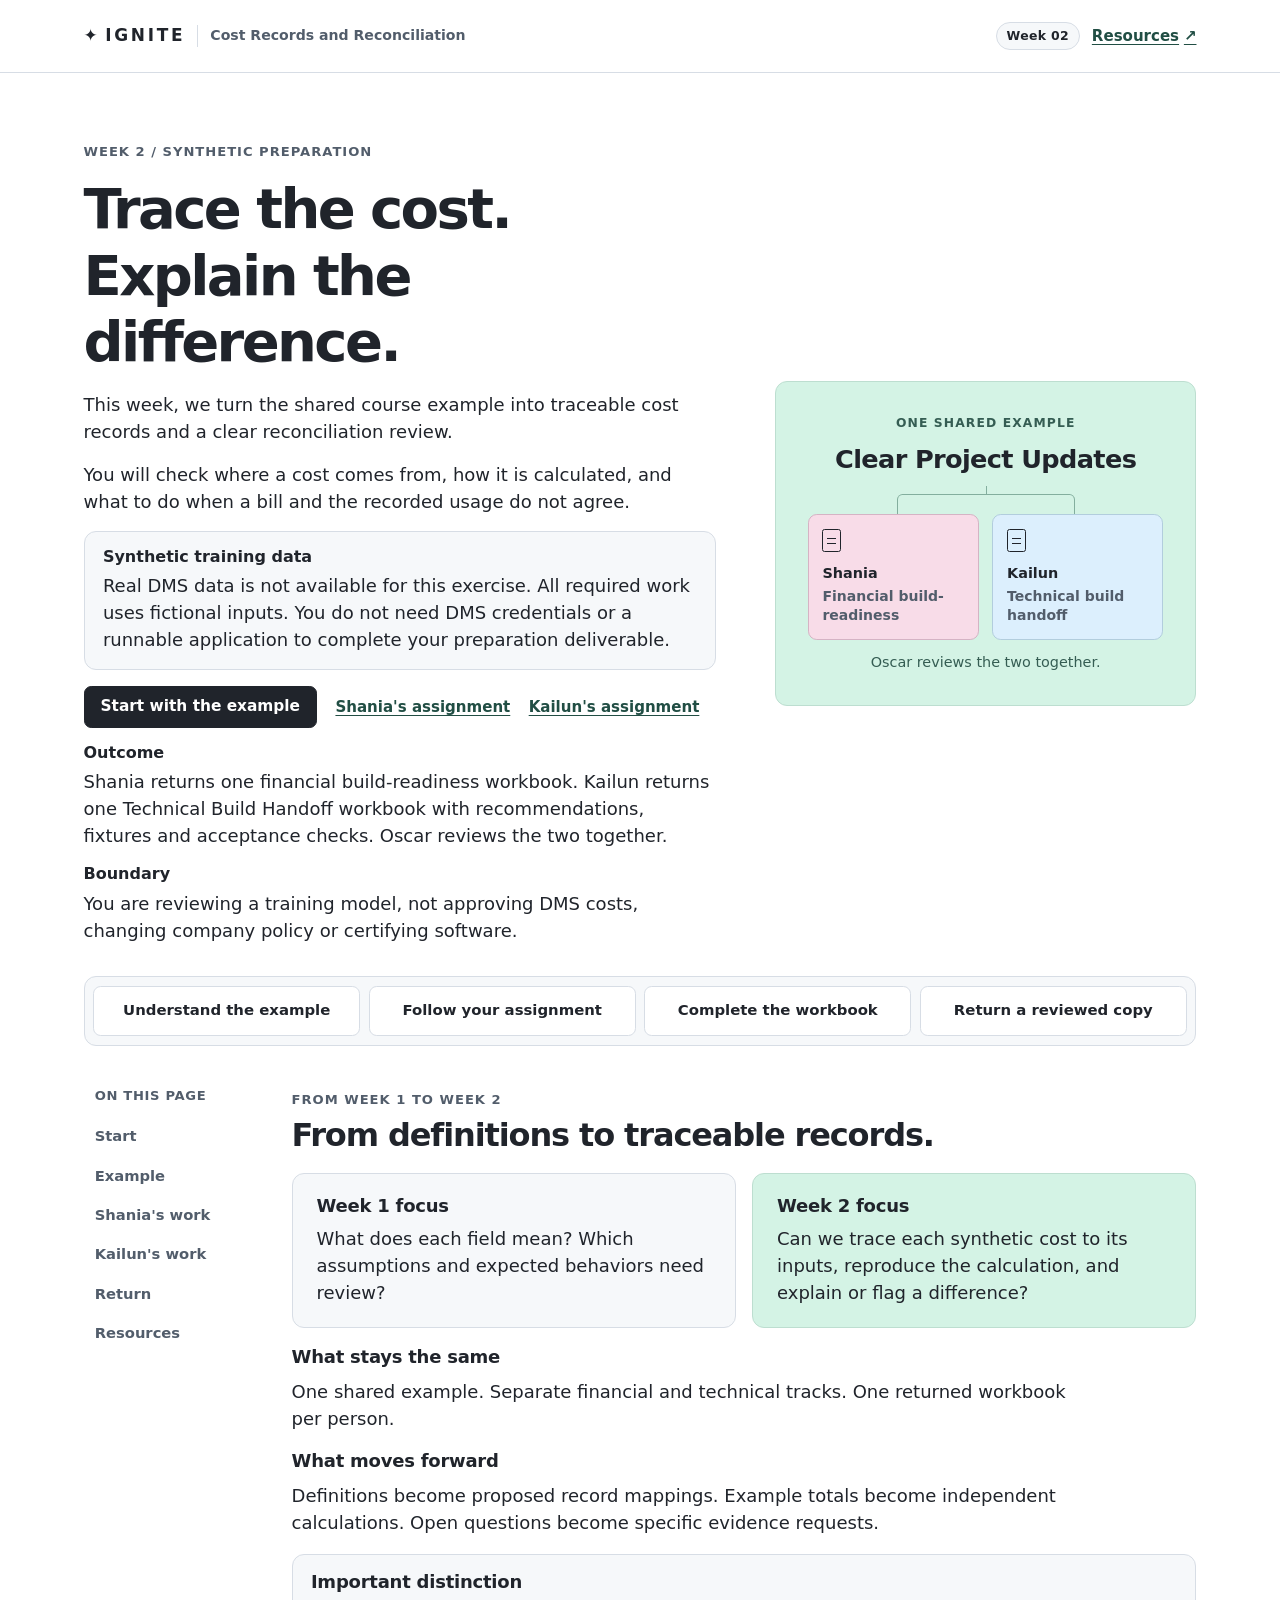
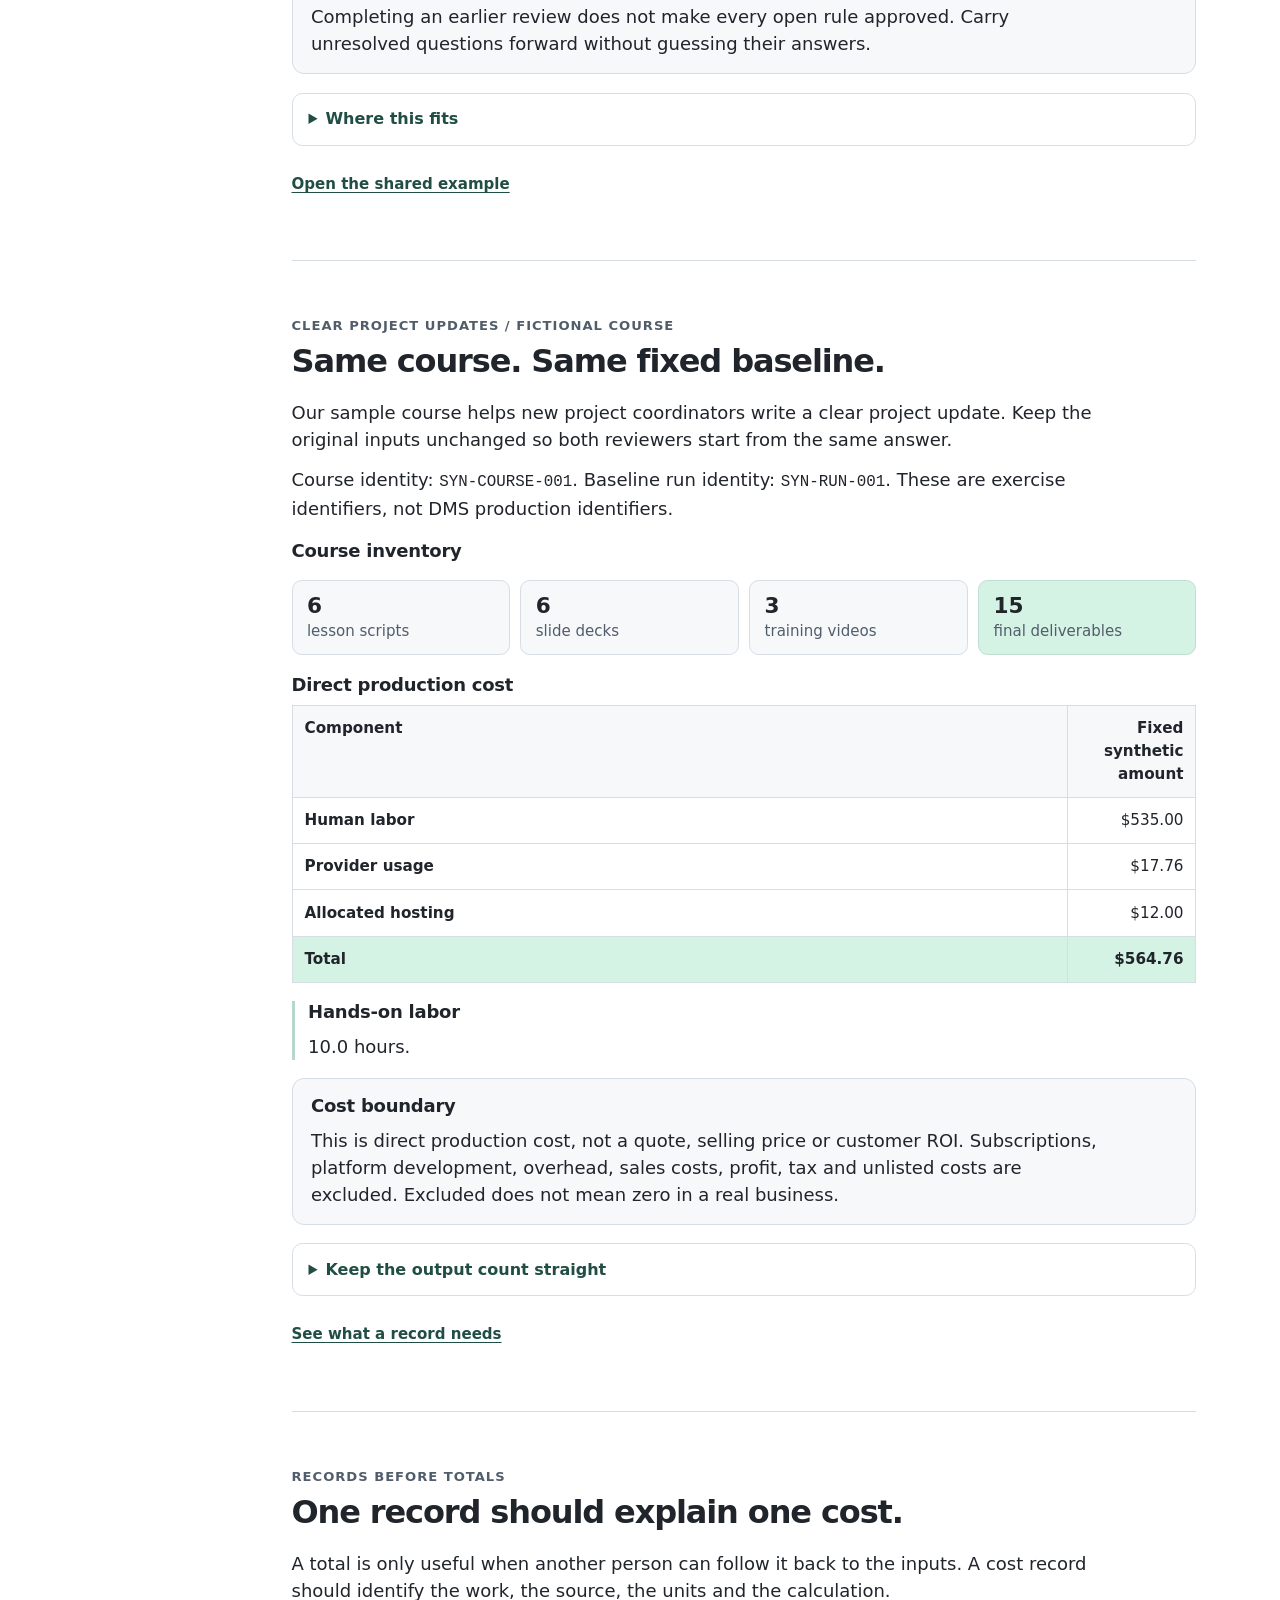
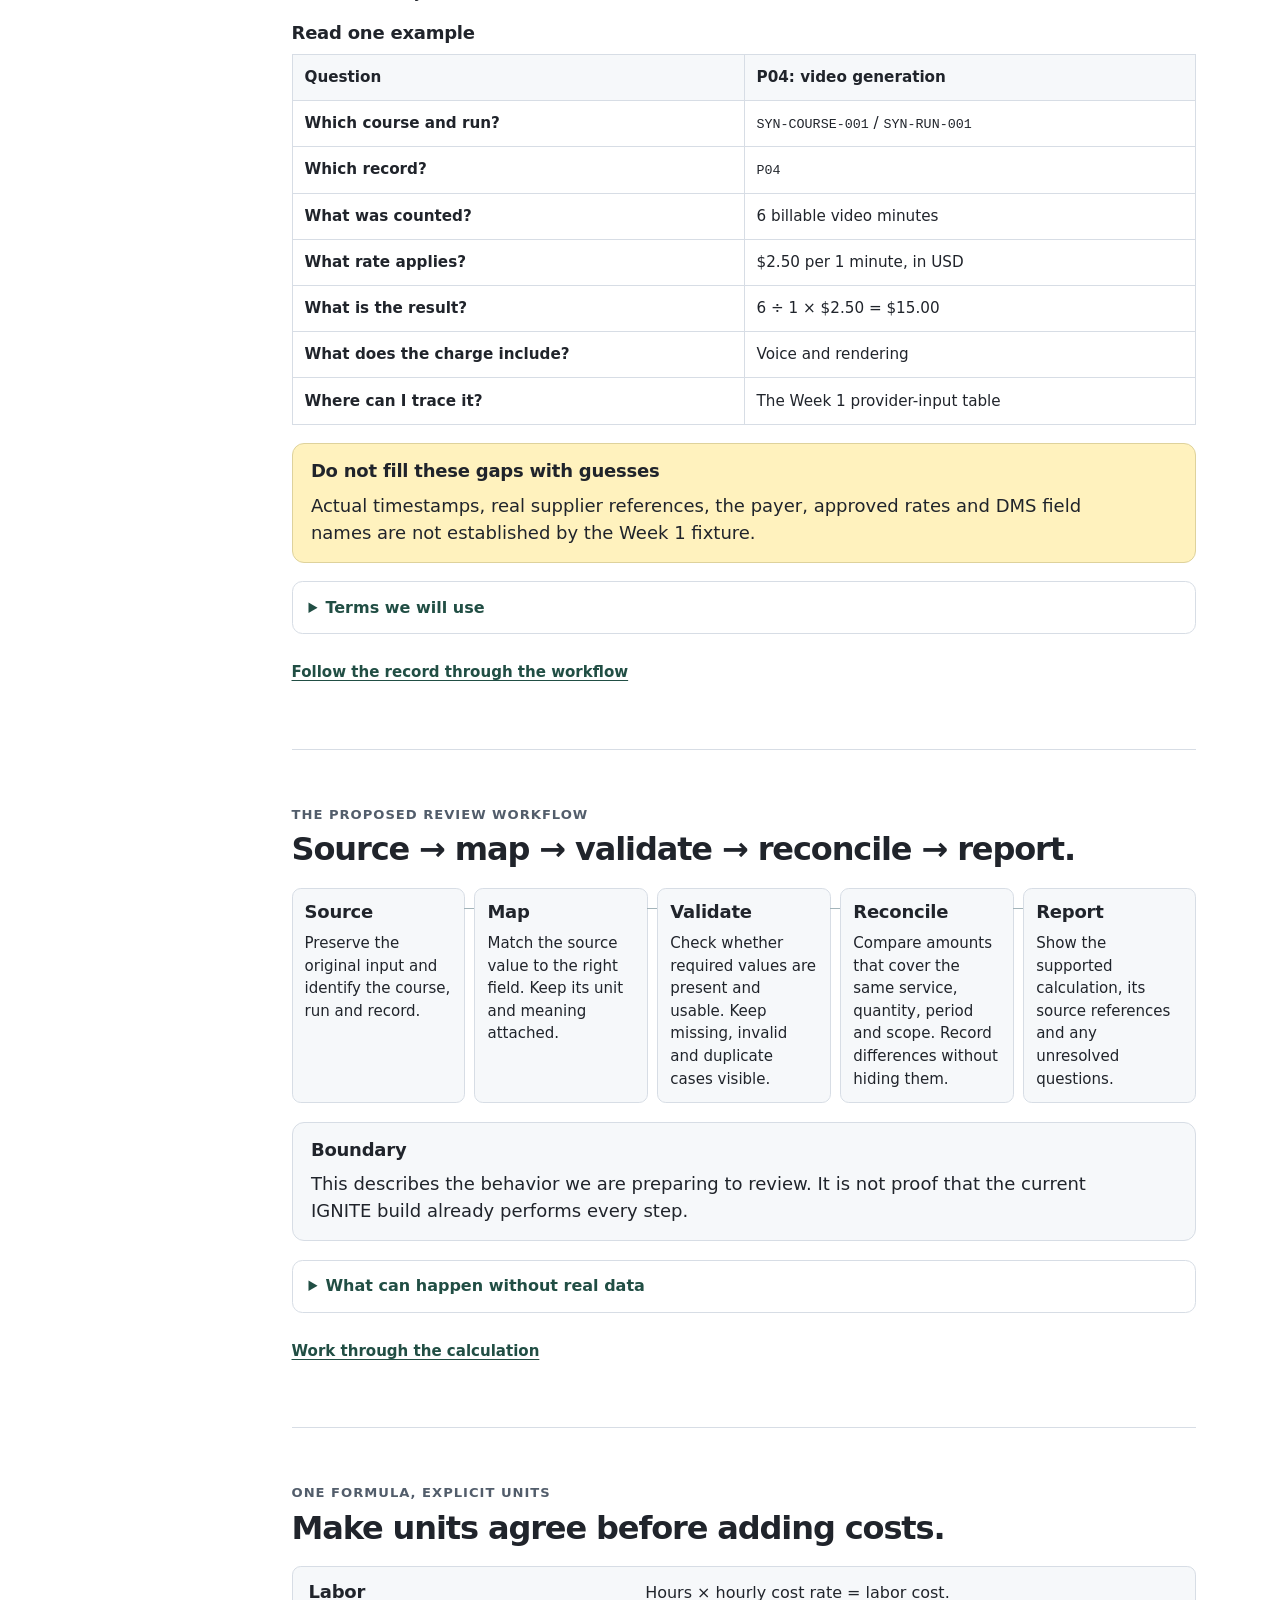
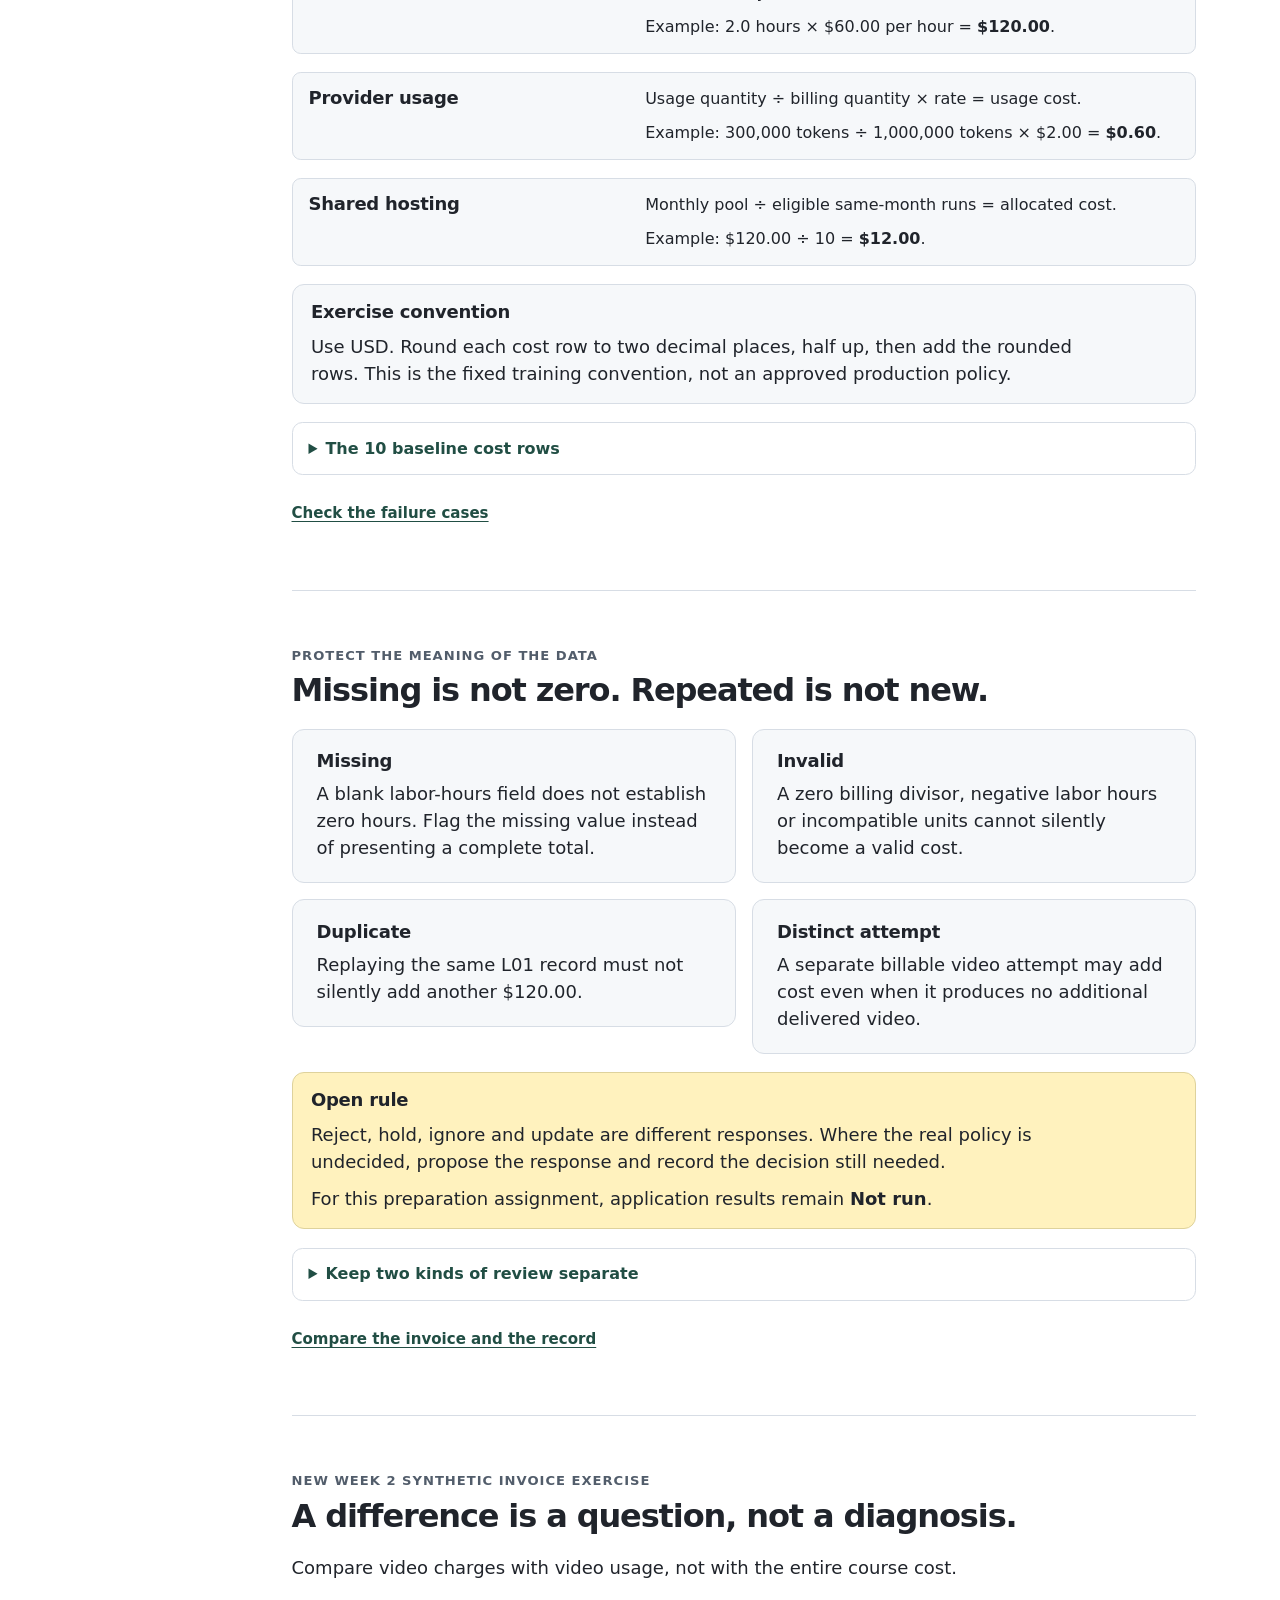
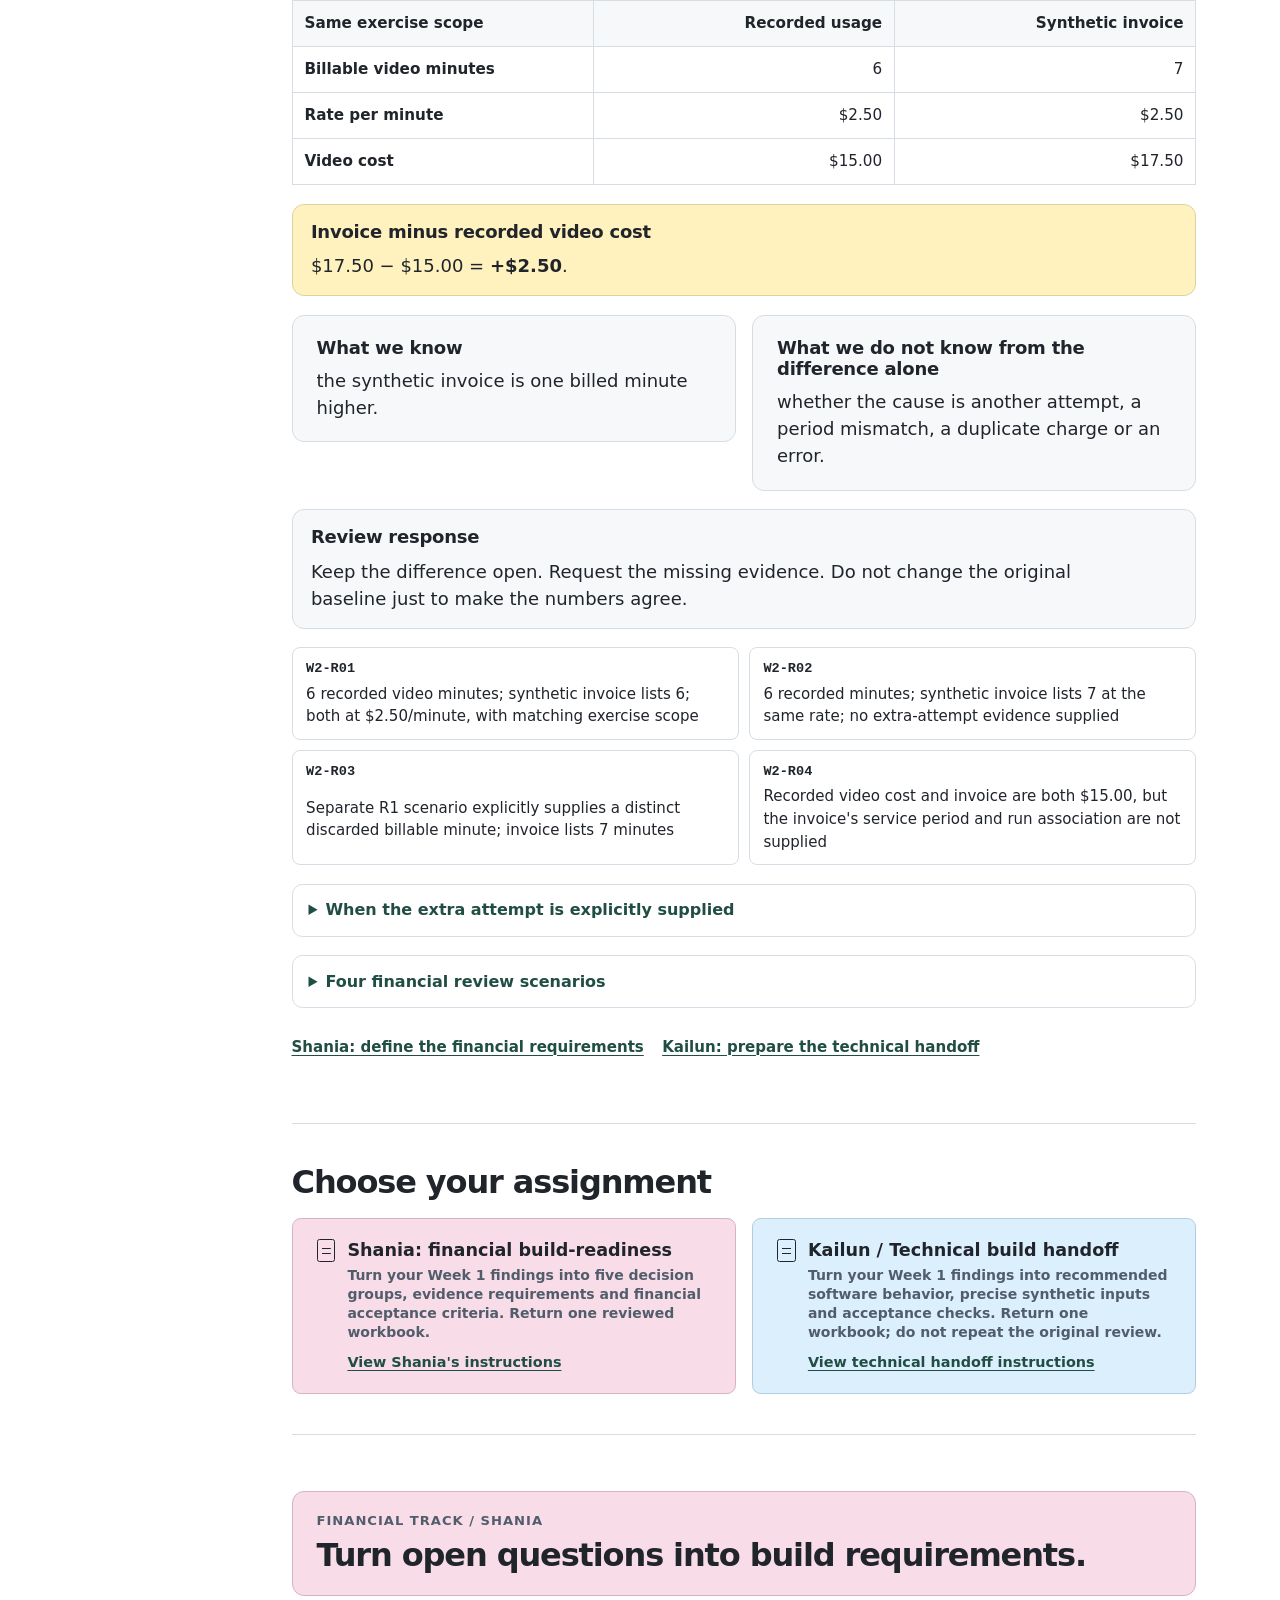
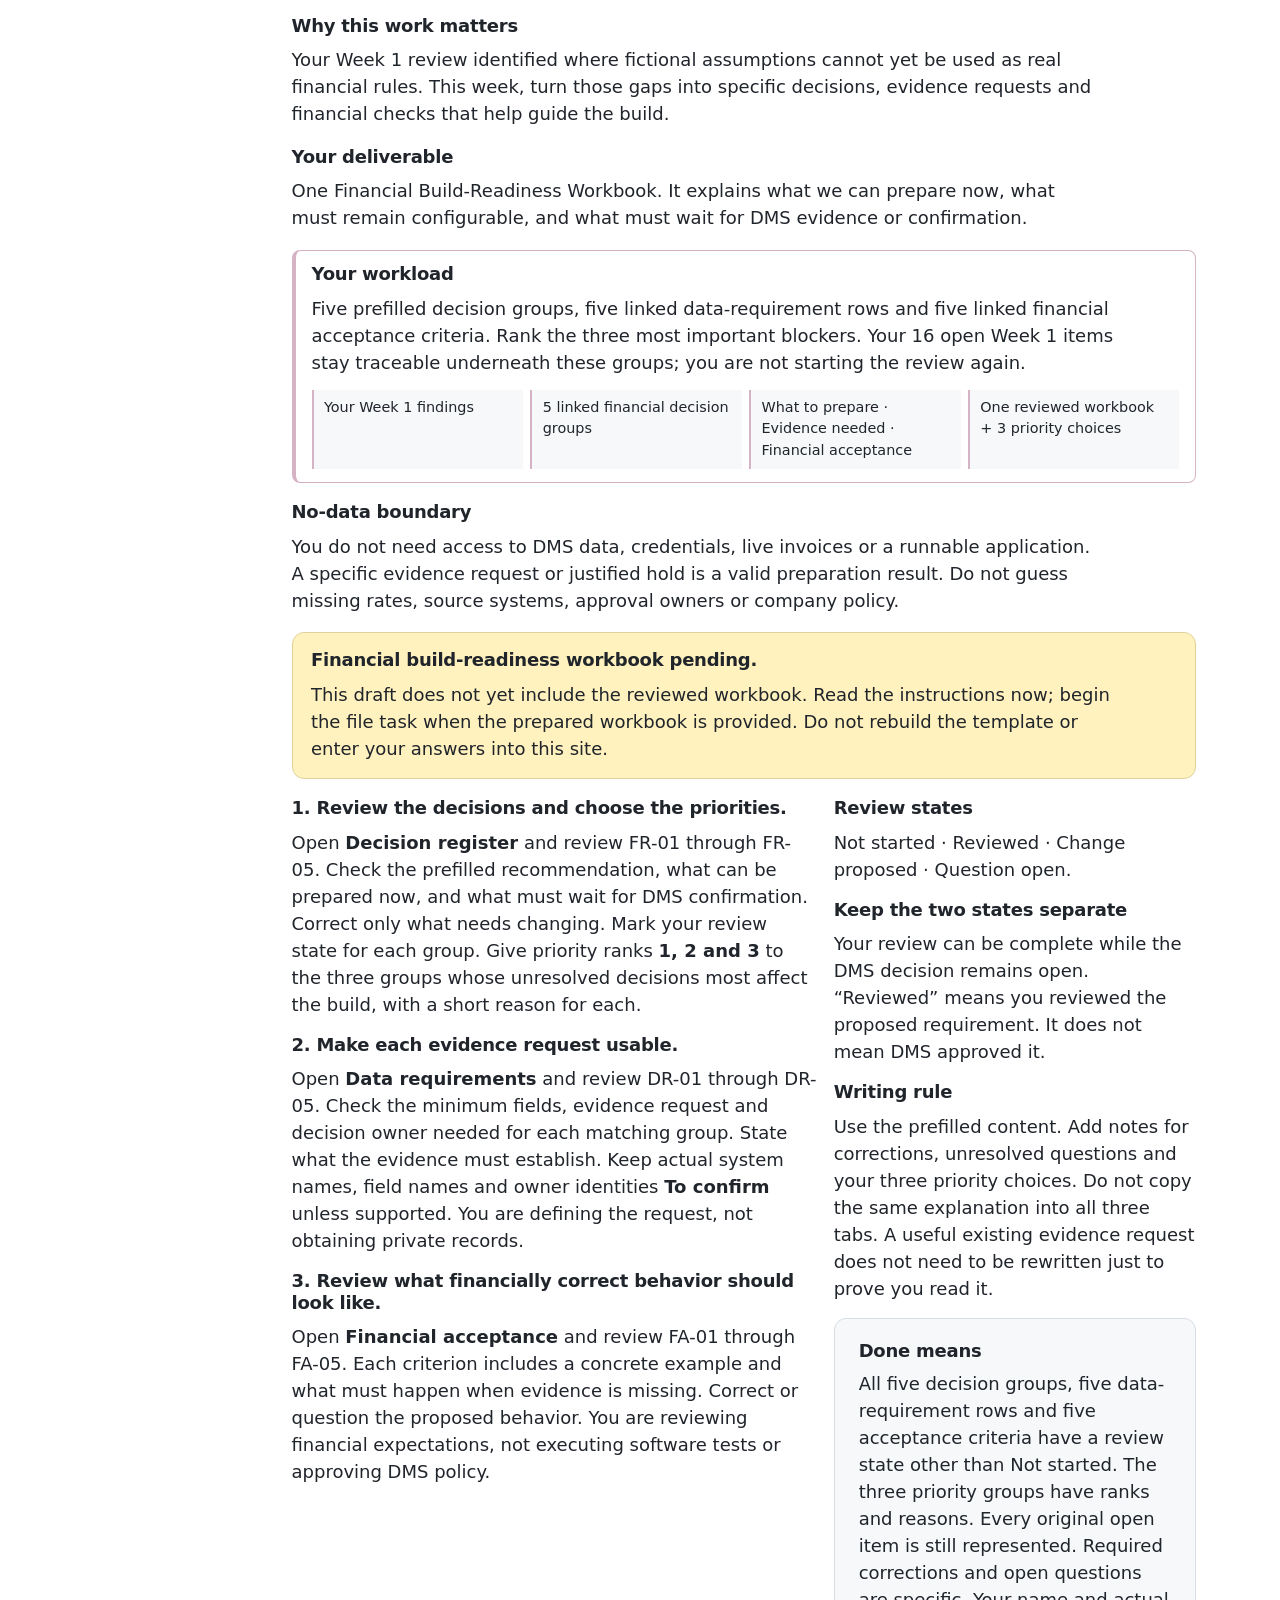
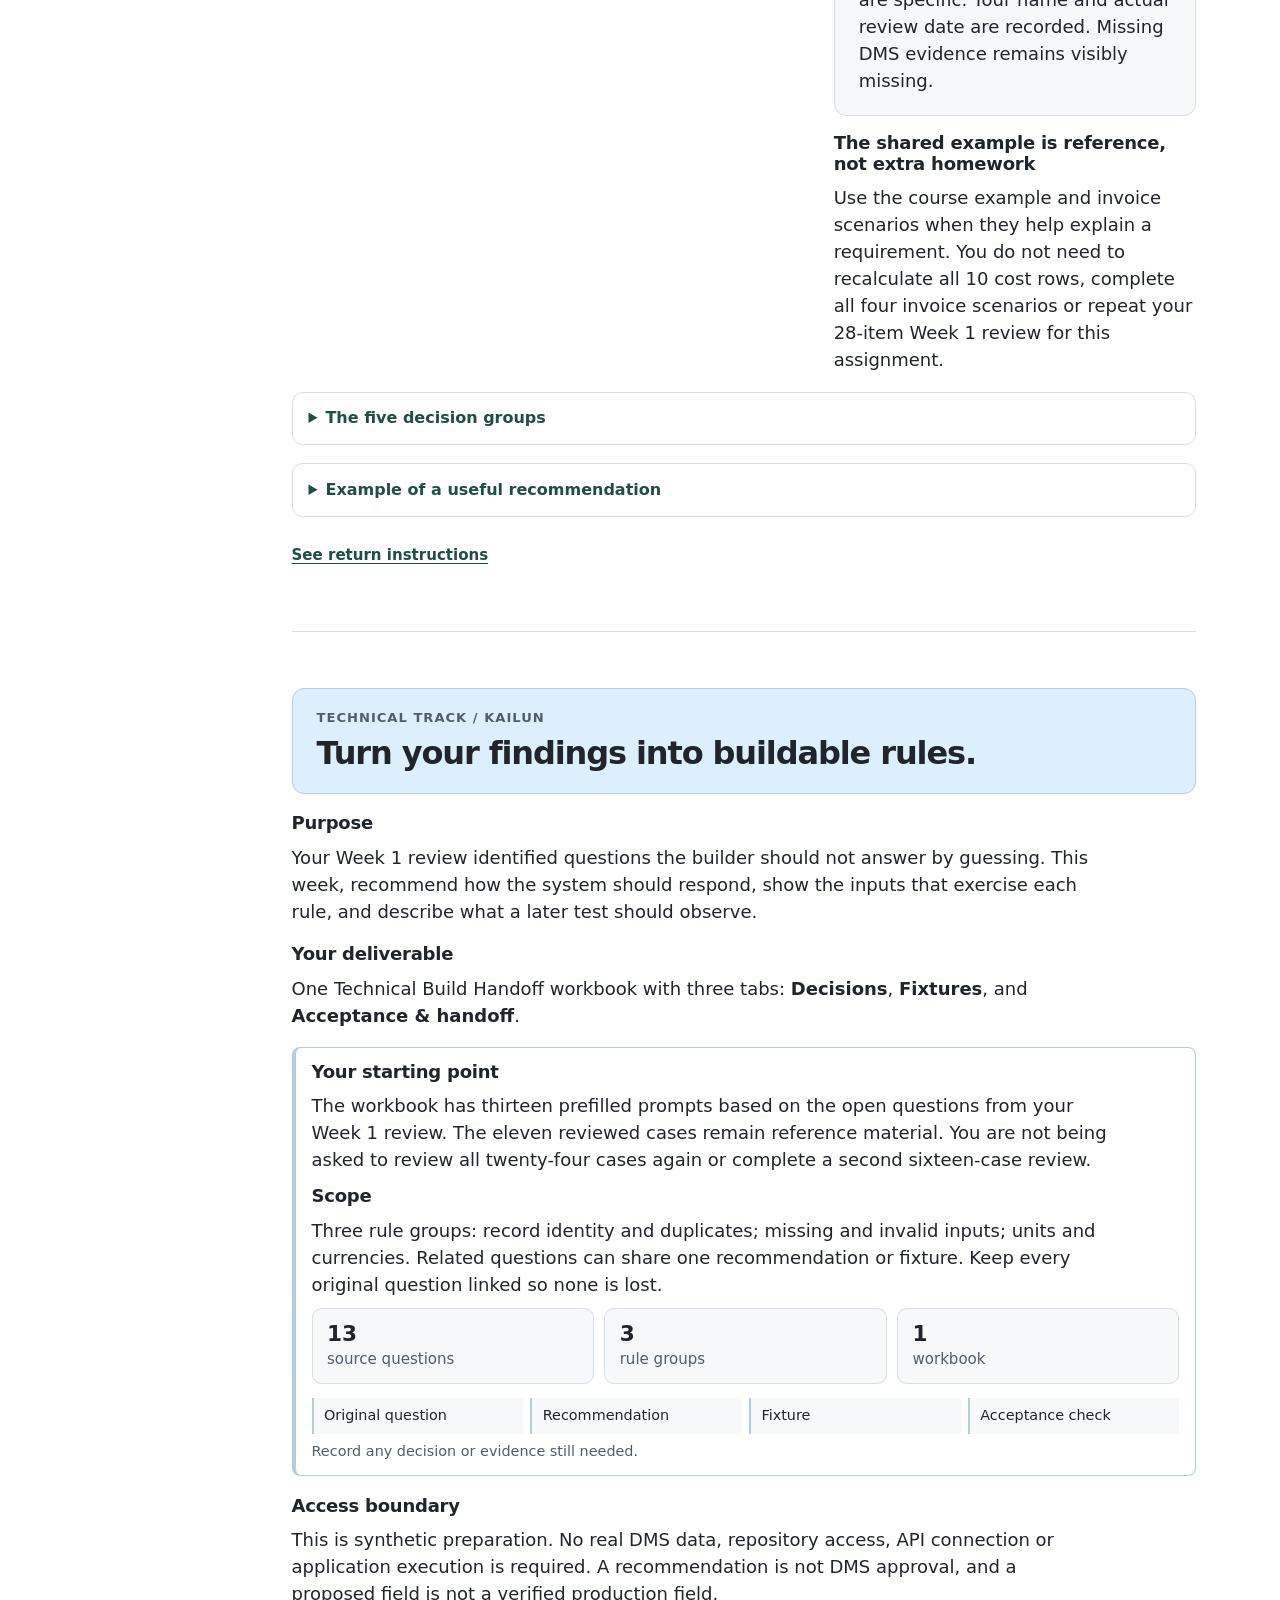
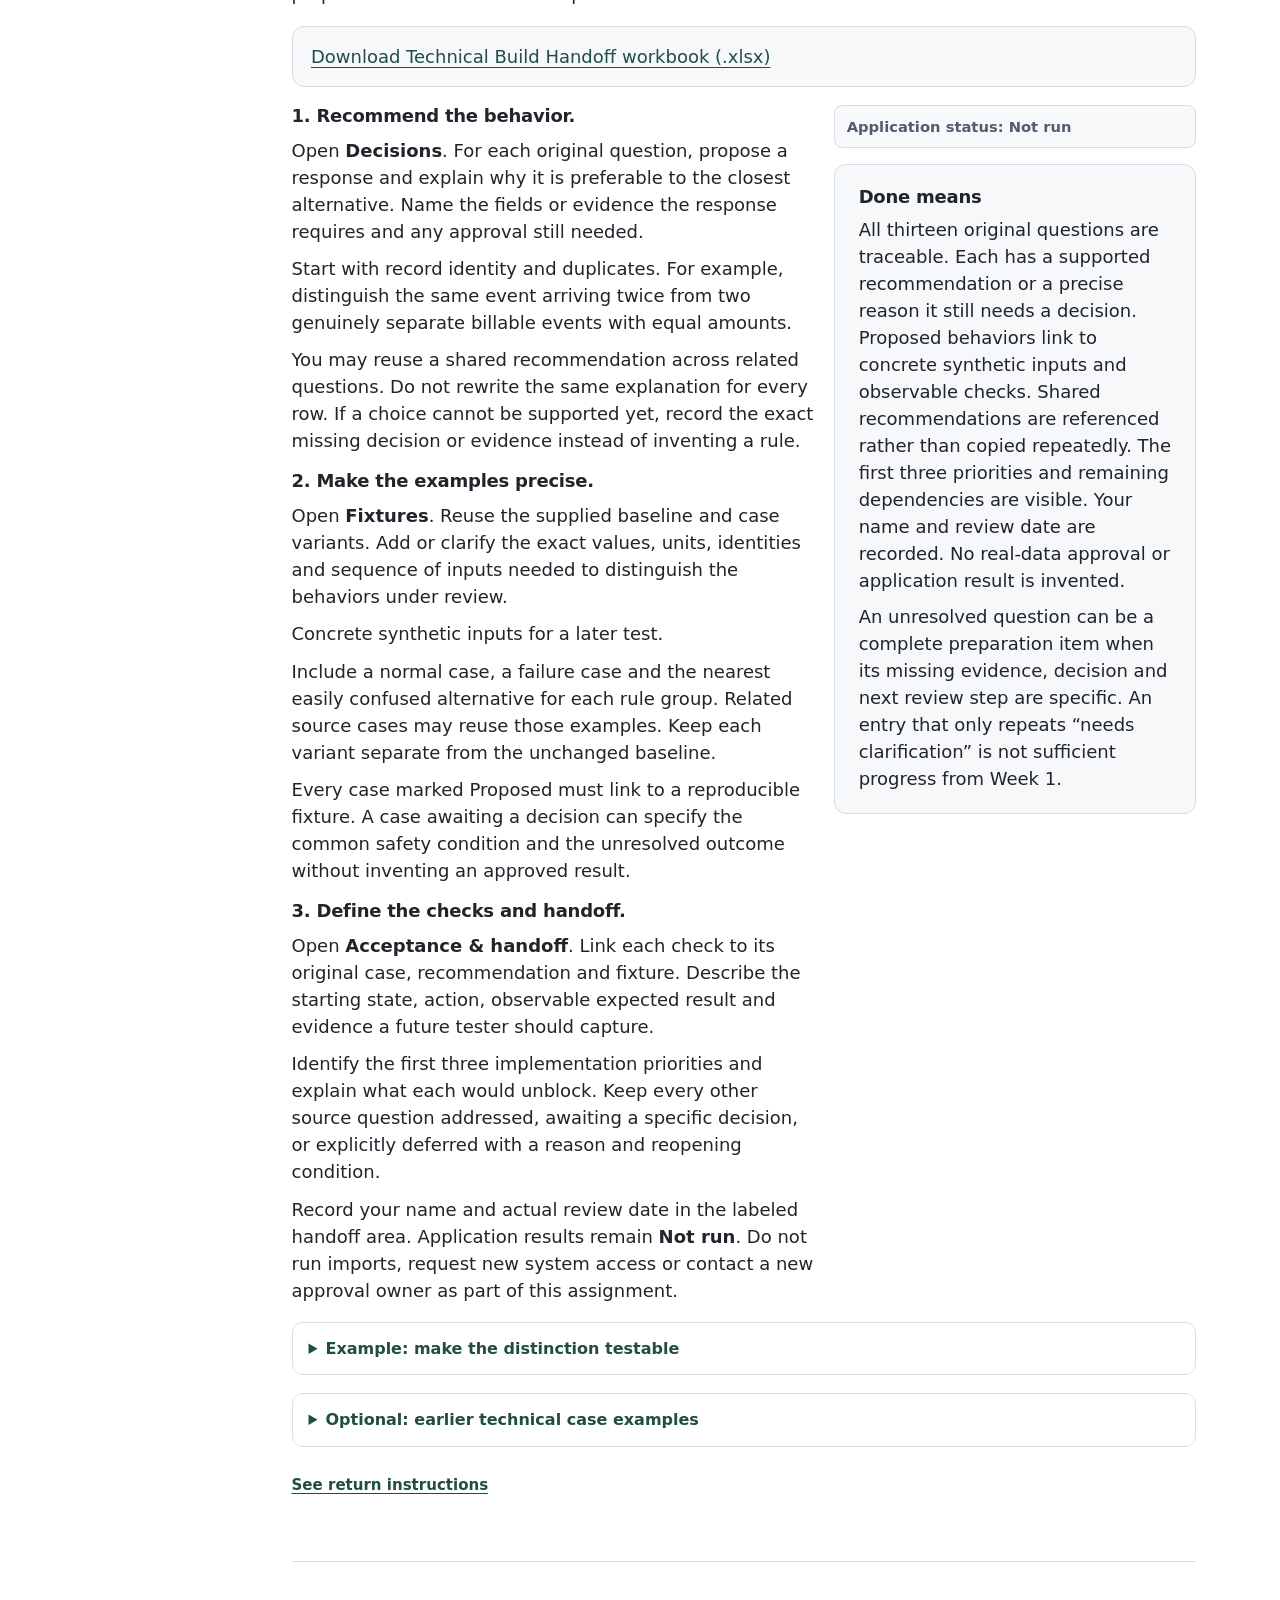
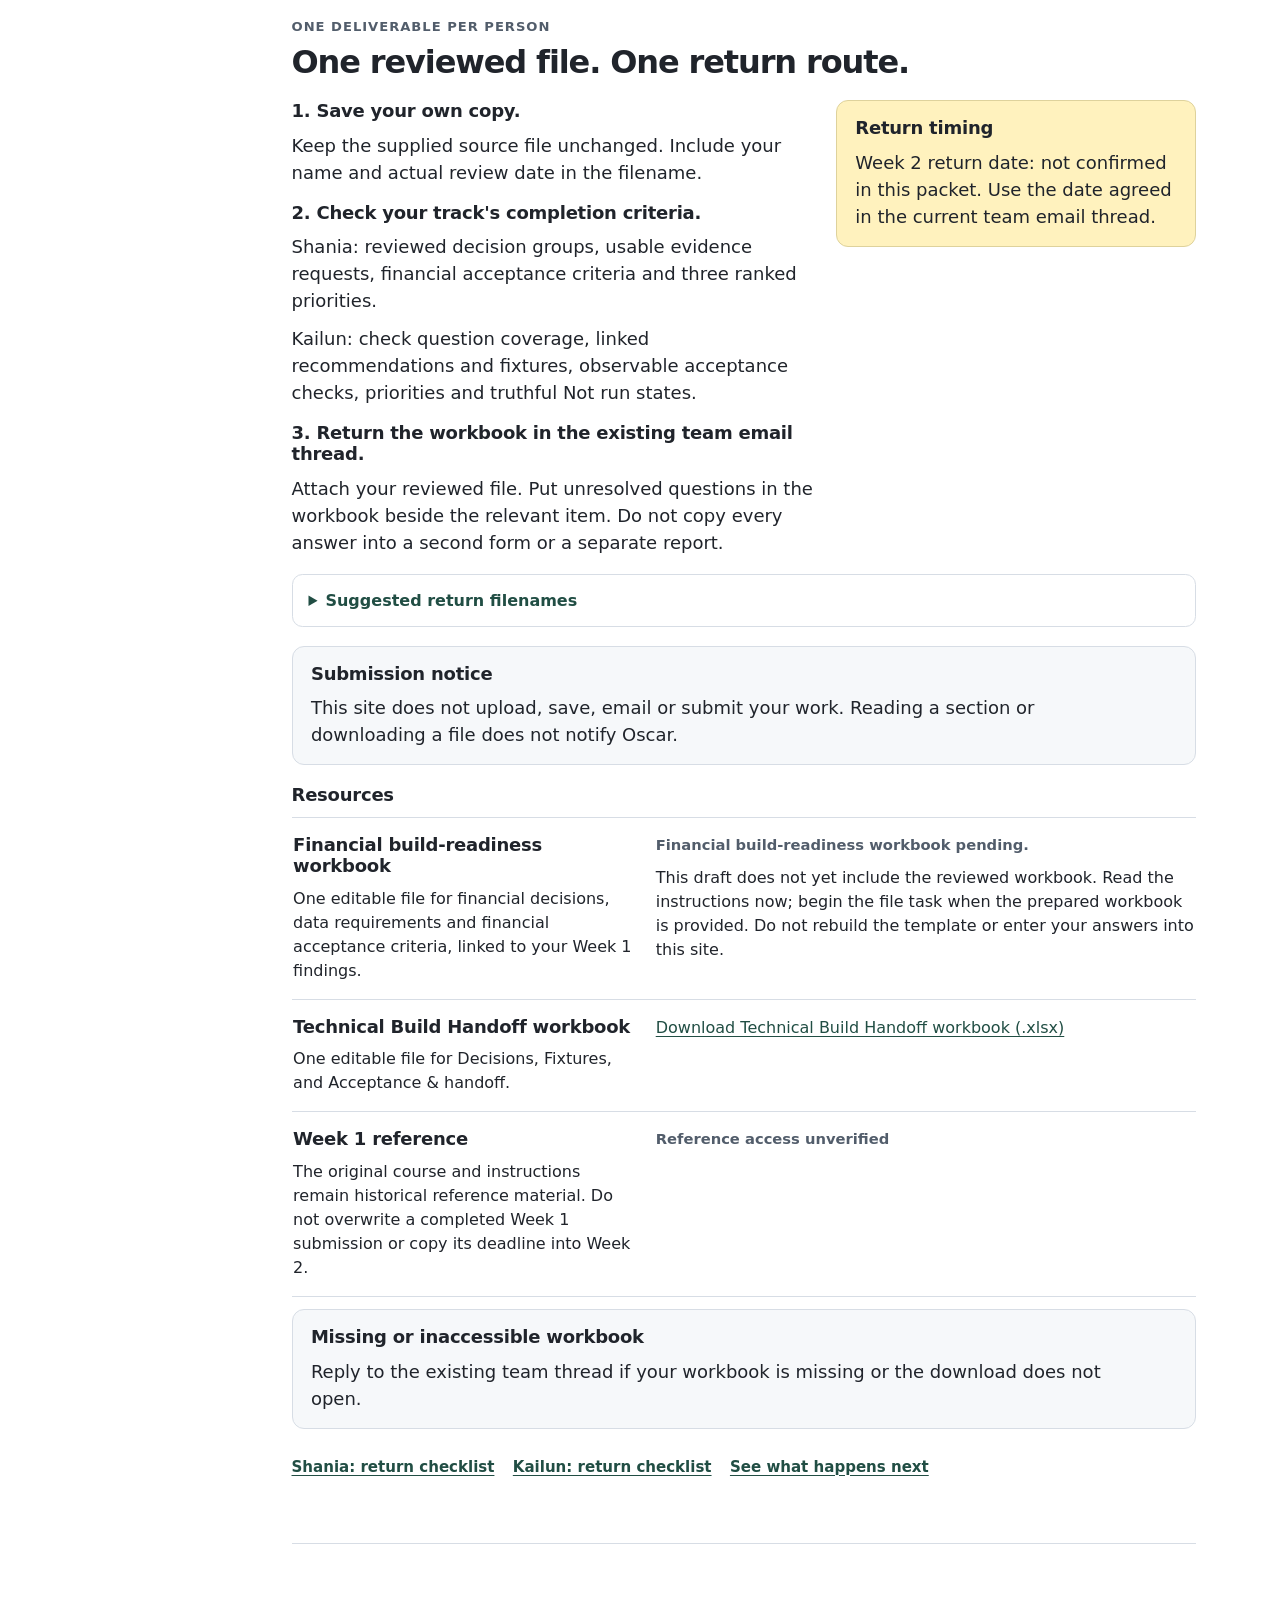
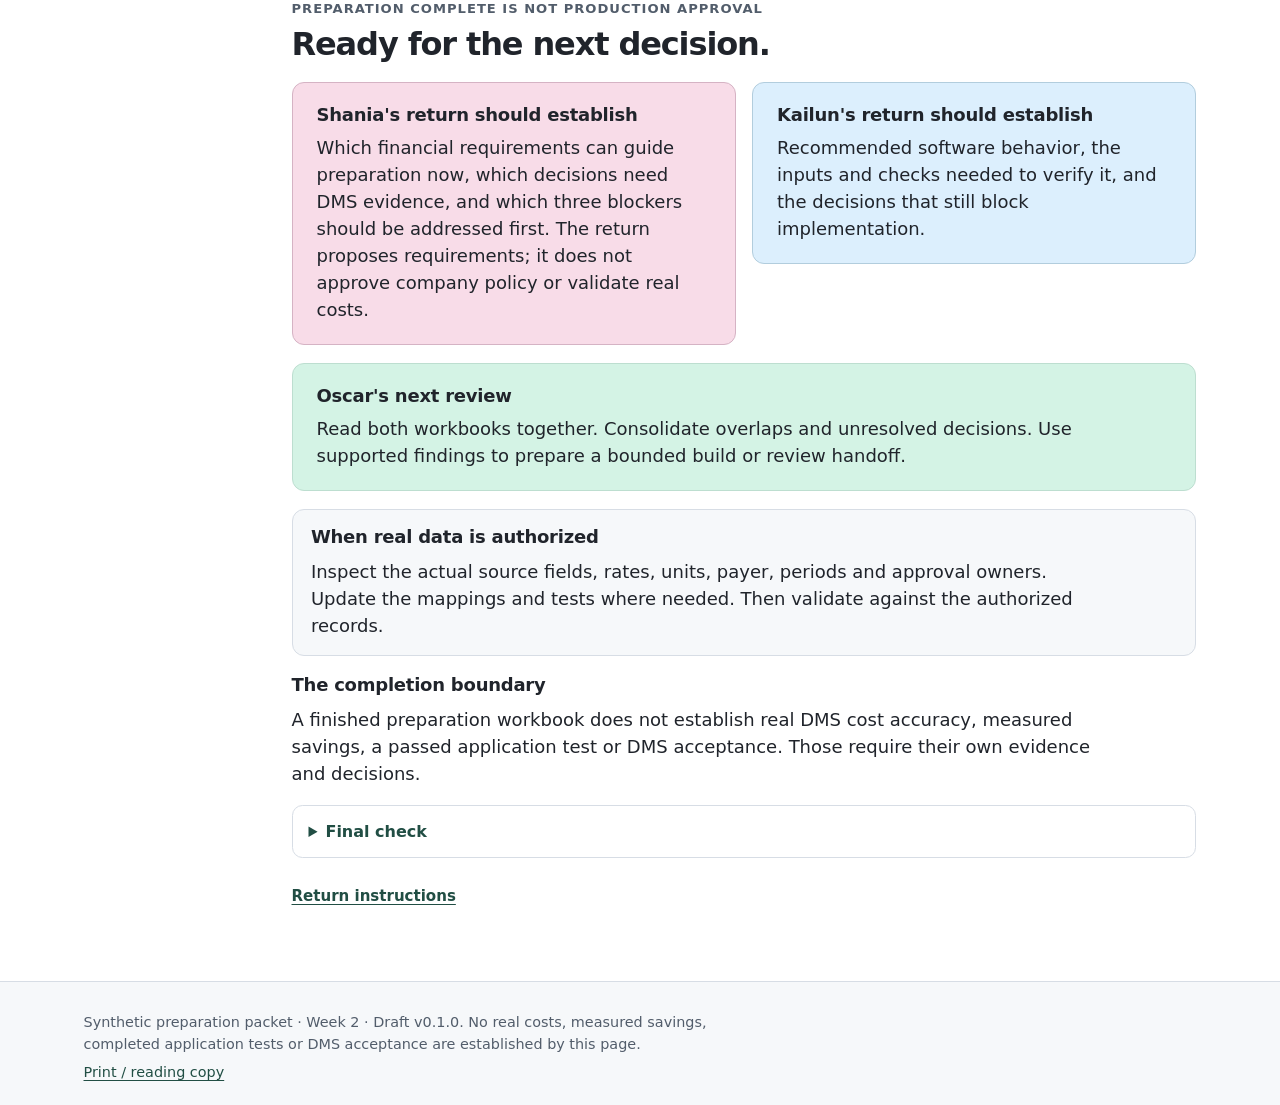
==== commit 2e8d44e0: "Add public Week 2 technical workbook download" ====
--- a/index.html
+++ b/index.html
@@ -164,7 +164,7 @@
       <p class="eyebrow">TECHNICAL TRACK / KAILUN</p>
       <h2 id="technical-title">Turn your findings into buildable rules.</h2>
     </div>
-    <div class="copy-group"><h3>Purpose</h3><p>Your Week 1 review identified questions the builder should not answer by guessing. This week, recommend how the system should respond, show the inputs that exercise each rule, and describe what a later test should observe.</p></div><div class="copy-group"><h3>Your deliverable</h3><p>One Technical Build Handoff workbook with three tabs: <strong>Decisions</strong>, <strong>Fixtures</strong>, and <strong>Acceptance &amp; handoff</strong>.</p></div><div class="workload"><div class="copy-group"><h3>Your starting point</h3><p>Your original thirteen open questions are prefilled. The eleven reviewed cases remain reference material. You are not being asked to review all twenty-four cases again or complete a second sixteen-case review.</p></div><div class="copy-group"><h3>Scope</h3><p>Three rule groups: record identity and duplicates; missing and invalid inputs; units and currencies. Related questions can share one recommendation or fixture. Keep every original question linked so none is lost.</p></div><ul class="inventory"><li class="metric"><strong>13</strong> <span>source questions</span></li><li class="metric"><strong>3</strong> <span>rule groups</span></li><li class="metric"><strong>1</strong> <span>workbook</span></li></ul><ol class="assignment-flow"><li>Original question</li><li>Recommendation</li><li>Fixture</li><li>Acceptance check</li></ol><p class="flow-note">Record any decision or evidence still needed.</p></div><div class="copy-group"><h3>Access boundary</h3><p>This is synthetic preparation. No real DMS data, repository access, API connection or application execution is required. A recommendation is not DMS approval, and a proposed field is not a verified production field.</p></div><div class="notice notice-warn role-status"><h3>Technical Build Handoff workbook pending.</h3><p>The reviewed working file is not attached to this draft. You can read the instructions now. Begin the workbook task once the matching file is supplied; do not recreate the template or enter answers into the site.</p></div><div class="role-grid"><div class="role-steps"><div class="copy-group"><h3>1. Recommend the behavior.</h3><p>Open <strong>Decisions</strong>. For each original question, propose a response and explain why it is preferable to the closest alternative. Name the fields or evidence the response requires and any approval still needed.</p>
+    <div class="copy-group"><h3>Purpose</h3><p>Your Week 1 review identified questions the builder should not answer by guessing. This week, recommend how the system should respond, show the inputs that exercise each rule, and describe what a later test should observe.</p></div><div class="copy-group"><h3>Your deliverable</h3><p>One Technical Build Handoff workbook with three tabs: <strong>Decisions</strong>, <strong>Fixtures</strong>, and <strong>Acceptance &amp; handoff</strong>.</p></div><div class="workload"><div class="copy-group"><h3>Your starting point</h3><p>The workbook has thirteen prefilled prompts based on the open questions from your Week 1 review. The eleven reviewed cases remain reference material. You are not being asked to review all twenty-four cases again or complete a second sixteen-case review.</p></div><div class="copy-group"><h3>Scope</h3><p>Three rule groups: record identity and duplicates; missing and invalid inputs; units and currencies. Related questions can share one recommendation or fixture. Keep every original question linked so none is lost.</p></div><ul class="inventory"><li class="metric"><strong>13</strong> <span>source questions</span></li><li class="metric"><strong>3</strong> <span>rule groups</span></li><li class="metric"><strong>1</strong> <span>workbook</span></li></ul><ol class="assignment-flow"><li>Original question</li><li>Recommendation</li><li>Fixture</li><li>Acceptance check</li></ol><p class="flow-note">Record any decision or evidence still needed.</p></div><div class="copy-group"><h3>Access boundary</h3><p>This is synthetic preparation. No real DMS data, repository access, API connection or application execution is required. A recommendation is not DMS approval, and a proposed field is not a verified production field.</p></div><div class="notice role-status"><a href="./downloads/IGNITE_WEEK2_KAILUN_TECHNICAL_BUILD_HANDOFF_TEMPLATE_v1.0.0.xlsx" download>Download Technical Build Handoff workbook (.xlsx)</a></div><div class="role-grid"><div class="role-steps"><div class="copy-group"><h3>1. Recommend the behavior.</h3><p>Open <strong>Decisions</strong>. For each original question, propose a response and explain why it is preferable to the closest alternative. Name the fields or evidence the response requires and any approval still needed.</p>
 <p>Start with record identity and duplicates. For example, distinguish the same event arriving twice from two genuinely separate billable events with equal amounts.</p>
 <p>You may reuse a shared recommendation across related questions. Do not rewrite the same explanation for every row. If a choice cannot be supported yet, record the exact missing decision or evidence instead of inventing a rule.</p></div><div class="copy-group"><h3>2. Make the examples precise.</h3><p>Open <strong>Fixtures</strong>. Reuse the supplied baseline and case variants. Add or clarify the exact values, units, identities and sequence of inputs needed to distinguish the behaviors under review.</p>
 <p>Concrete synthetic inputs for a later test.</p>
@@ -191,7 +191,7 @@
 <p>Kailun: check question coverage, linked recommendations and fixtures, observable acceptance checks, priorities and truthful Not run states.</p></div><div class="copy-group"><h3>3. Return the workbook in the existing team email thread.</h3><p>Attach your reviewed file. Put unresolved questions in the workbook beside the relevant item. Do not copy every answer into a second form or a separate report.</p></div></div><div class="notice notice-warn timing"><h3>Return timing</h3><p>Week 2 return date: not confirmed in this packet. Use the date agreed in the current team email thread.</p></div></div><details class="reference"><summary>Suggested return filenames</summary><div class="reference-body"><p><code>IGNITE_W02_SHANIA_FINANCIAL_BUILD_READINESS_YYYY-MM-DD.xlsx</code></p>
 <p><code>IGNITE_WEEK2_TECHNICAL_BUILD_HANDOFF_Kailun_YYYY-MM-DD.xlsx</code></p>
 <p>Replace <code>YYYY-MM-DD</code> with your actual review date.</p>
-<p>Use a Trello destination only if Oscar supplies the agreed, verified link. Email and Trello are alternatives, not two required submissions.</p></div></details><div class="notice submission"><h3>Submission notice</h3><p>This site does not upload, save, email or submit your work. Reading a section or downloading a file does not notify Oscar.</p></div><div id="resources" class="resource-list"><h3>Resources</h3><ul><li class="resource-row"><div class="copy-group"><h3>Financial build-readiness workbook</h3><p>One editable file for financial decisions, data requirements and financial acceptance criteria, linked to your Week 1 findings.</p></div><div><p class="status">Financial build-readiness workbook pending.</p><p>This draft does not yet include the reviewed workbook. Read the instructions now; begin the file task when the prepared workbook is provided. Do not rebuild the template or enter your answers into this site.</p></div></li><li class="resource-row"><div class="copy-group"><h3>Technical Build Handoff workbook</h3><p>One editable file for Decisions, Fixtures, and Acceptance &amp; handoff.</p></div><div><p class="status">Technical Build Handoff workbook pending.</p><p>The reviewed working file is not attached to this draft. You can read the instructions now. Begin the workbook task once the matching file is supplied; do not recreate the template or enter answers into the site.</p></div></li><li class="resource-row"><div class="copy-group"><h3>Week 1 reference</h3><p>The original course and instructions remain historical reference material. Do not overwrite a completed Week 1 submission or copy its deadline into Week 2.</p></div><p class="status">Reference access unverified</p></li></ul><div class="notice"><h3>Unavailable-resource message</h3><p>“This draft does not yet include the reviewed workbook. Do not recreate the template or enter answers into the site. Use the existing team thread to report the missing file.”</p></div></div>
+<p>Use a Trello destination only if Oscar supplies the agreed, verified link. Email and Trello are alternatives, not two required submissions.</p></div></details><div class="notice submission"><h3>Submission notice</h3><p>This site does not upload, save, email or submit your work. Reading a section or downloading a file does not notify Oscar.</p></div><div id="resources" class="resource-list"><h3>Resources</h3><ul><li class="resource-row"><div class="copy-group"><h3>Financial build-readiness workbook</h3><p>One editable file for financial decisions, data requirements and financial acceptance criteria, linked to your Week 1 findings.</p></div><div><p class="status">Financial build-readiness workbook pending.</p><p>This draft does not yet include the reviewed workbook. Read the instructions now; begin the file task when the prepared workbook is provided. Do not rebuild the template or enter your answers into this site.</p></div></li><li class="resource-row"><div class="copy-group"><h3>Technical Build Handoff workbook</h3><p>One editable file for Decisions, Fixtures, and Acceptance &amp; handoff.</p></div><div><a href="./downloads/IGNITE_WEEK2_KAILUN_TECHNICAL_BUILD_HANDOFF_TEMPLATE_v1.0.0.xlsx" download>Download Technical Build Handoff workbook (.xlsx)</a></div></li><li class="resource-row"><div class="copy-group"><h3>Week 1 reference</h3><p>The original course and instructions remain historical reference material. Do not overwrite a completed Week 1 submission or copy its deadline into Week 2.</p></div><p class="status">Reference access unverified</p></li></ul><div class="notice"><h3>Missing or inaccessible workbook</h3><p>Reply to the existing team thread if your workbook is missing or the download does not open.</p></div></div>
     
     <div class="links section-actions"><a href="#financial">Shania: return checklist</a><a href="#technical">Kailun: return checklist</a><a href="#next-review">See what happens next</a></div>
   </section><section id="next-review" data-lesson="S12" class="lesson" aria-labelledby="next-review-title">
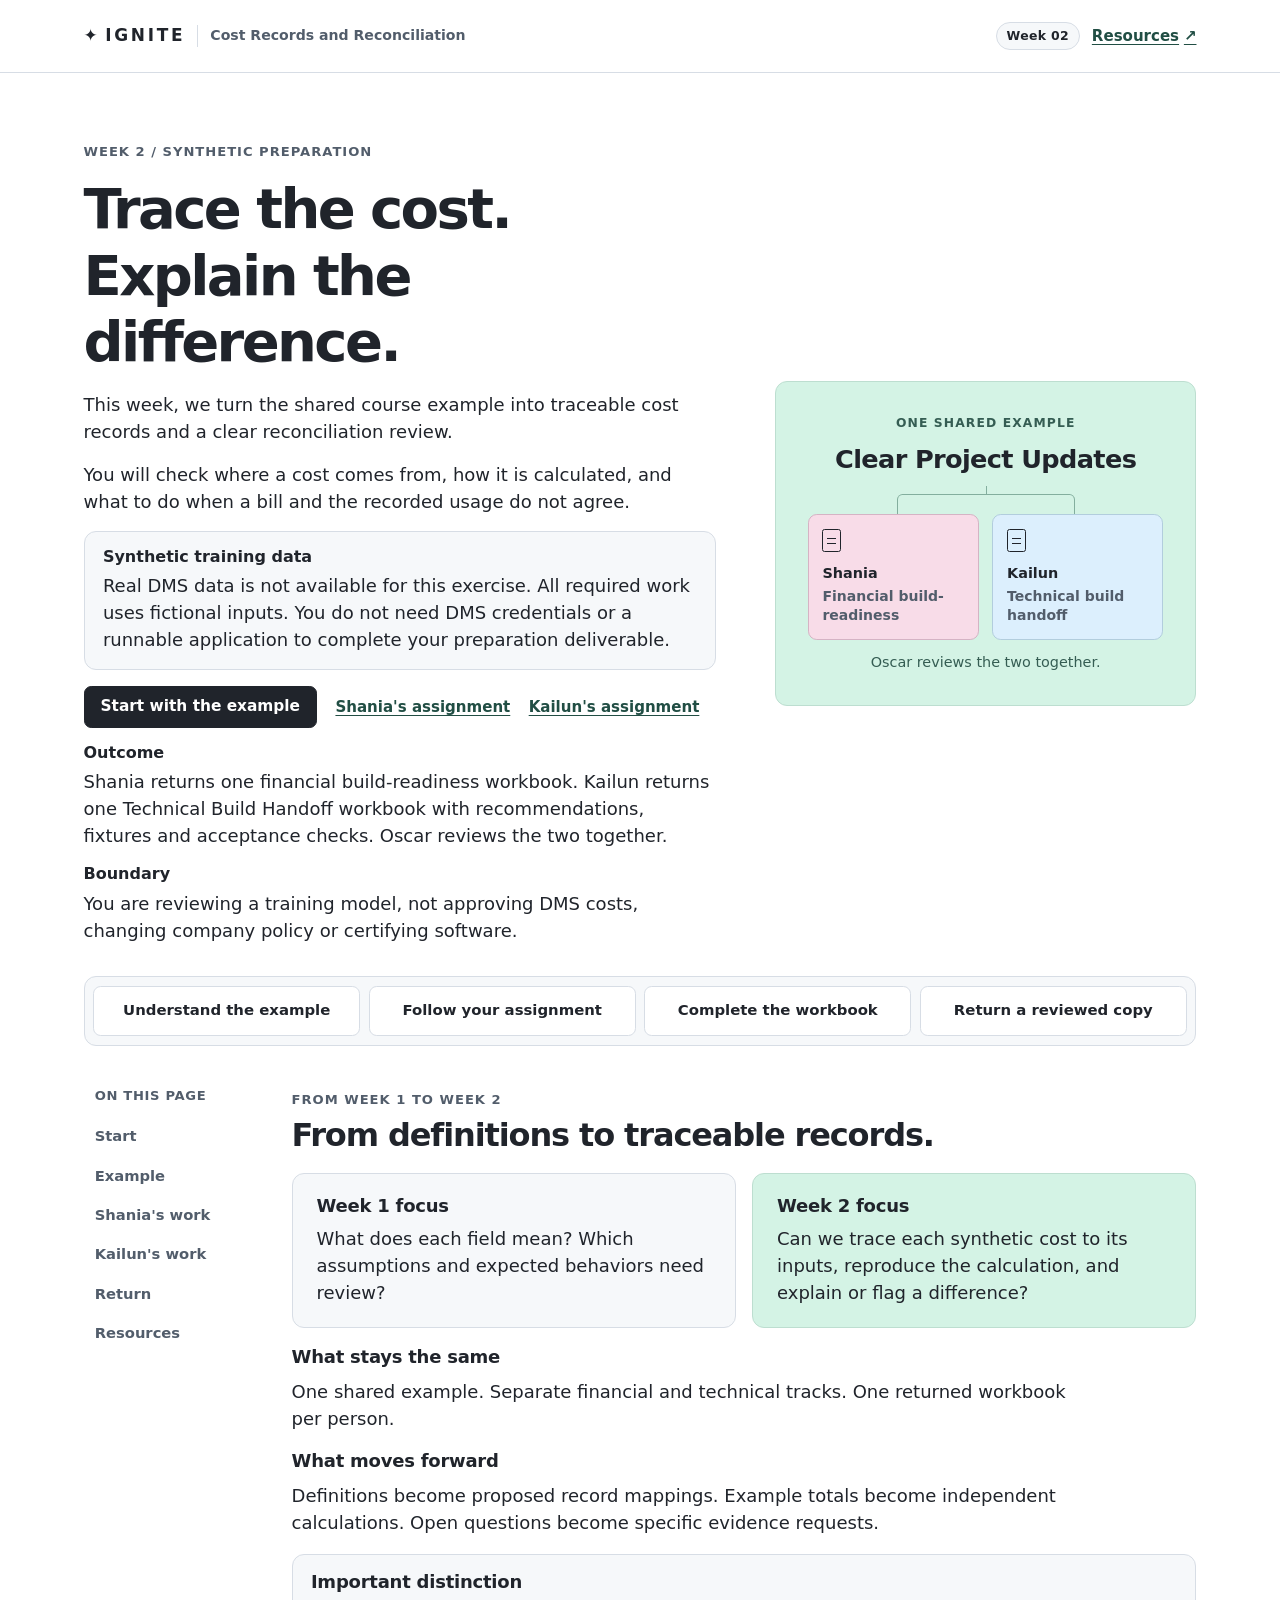
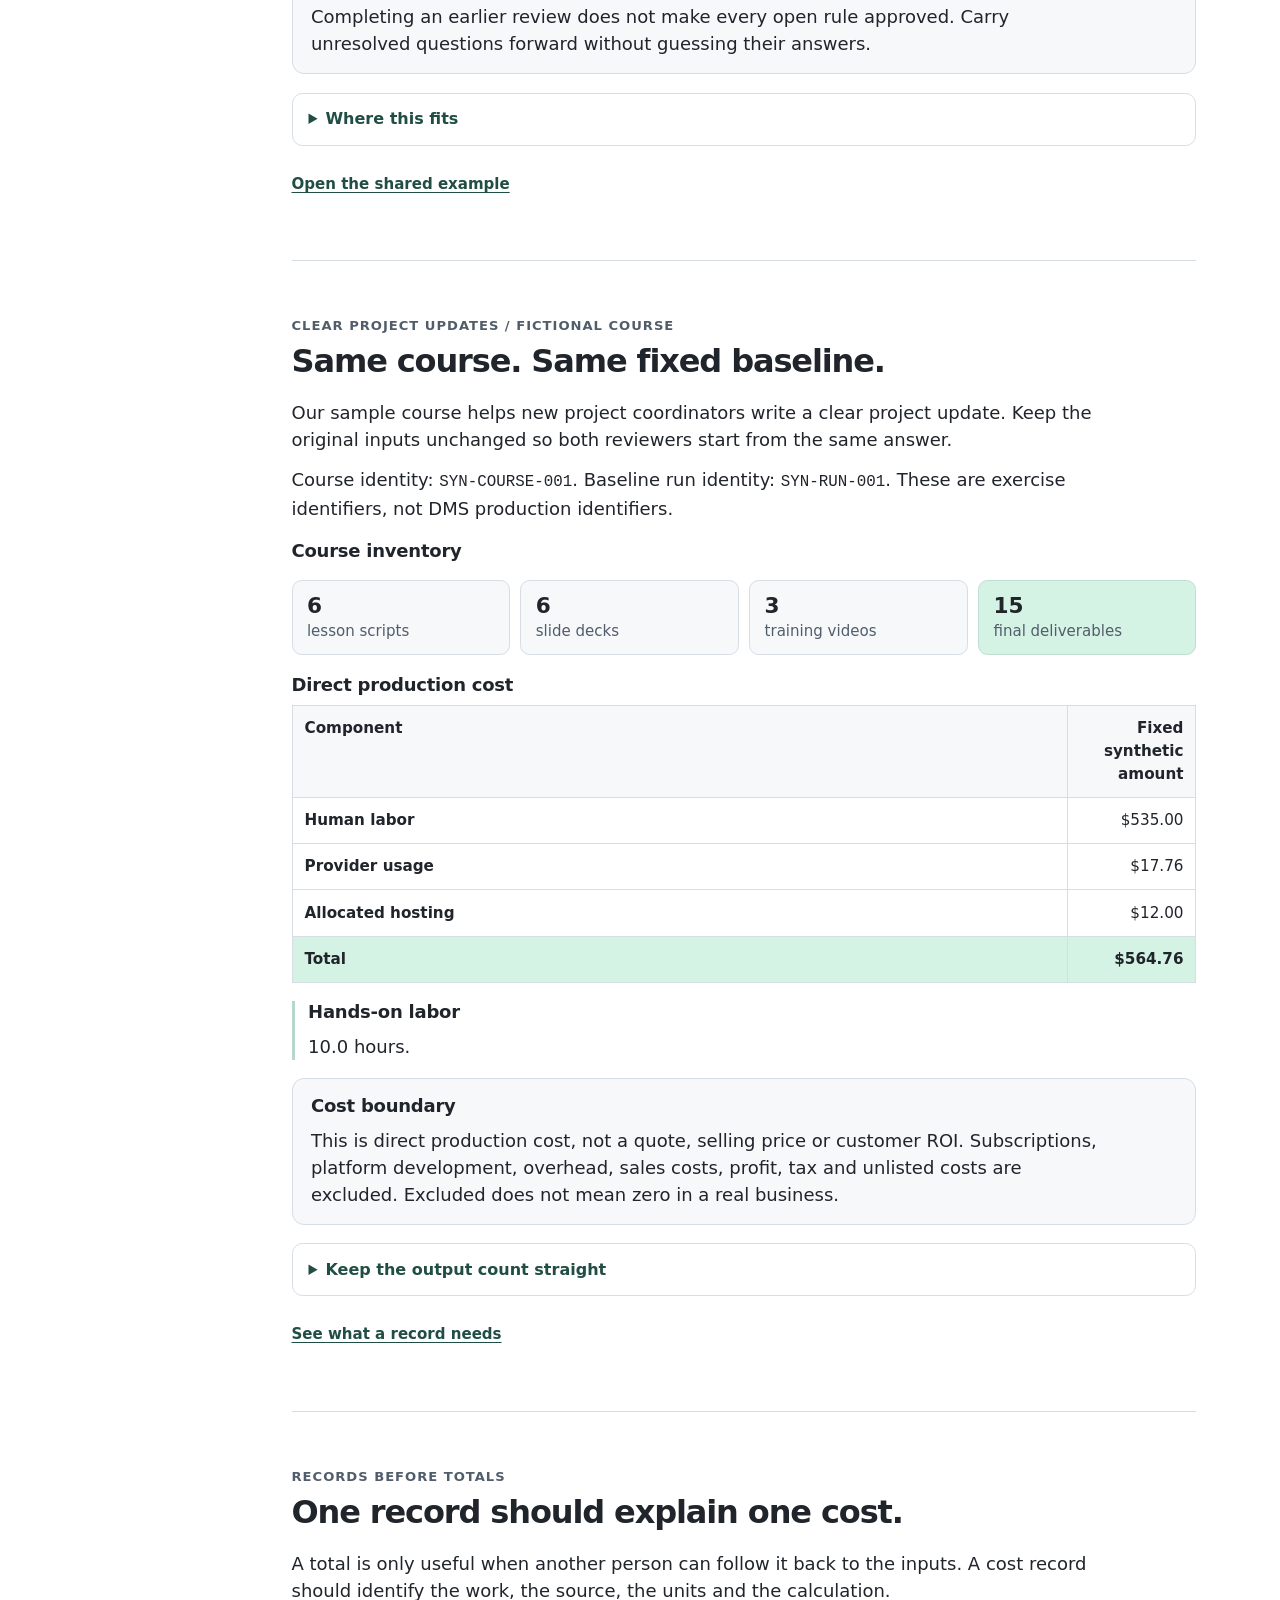
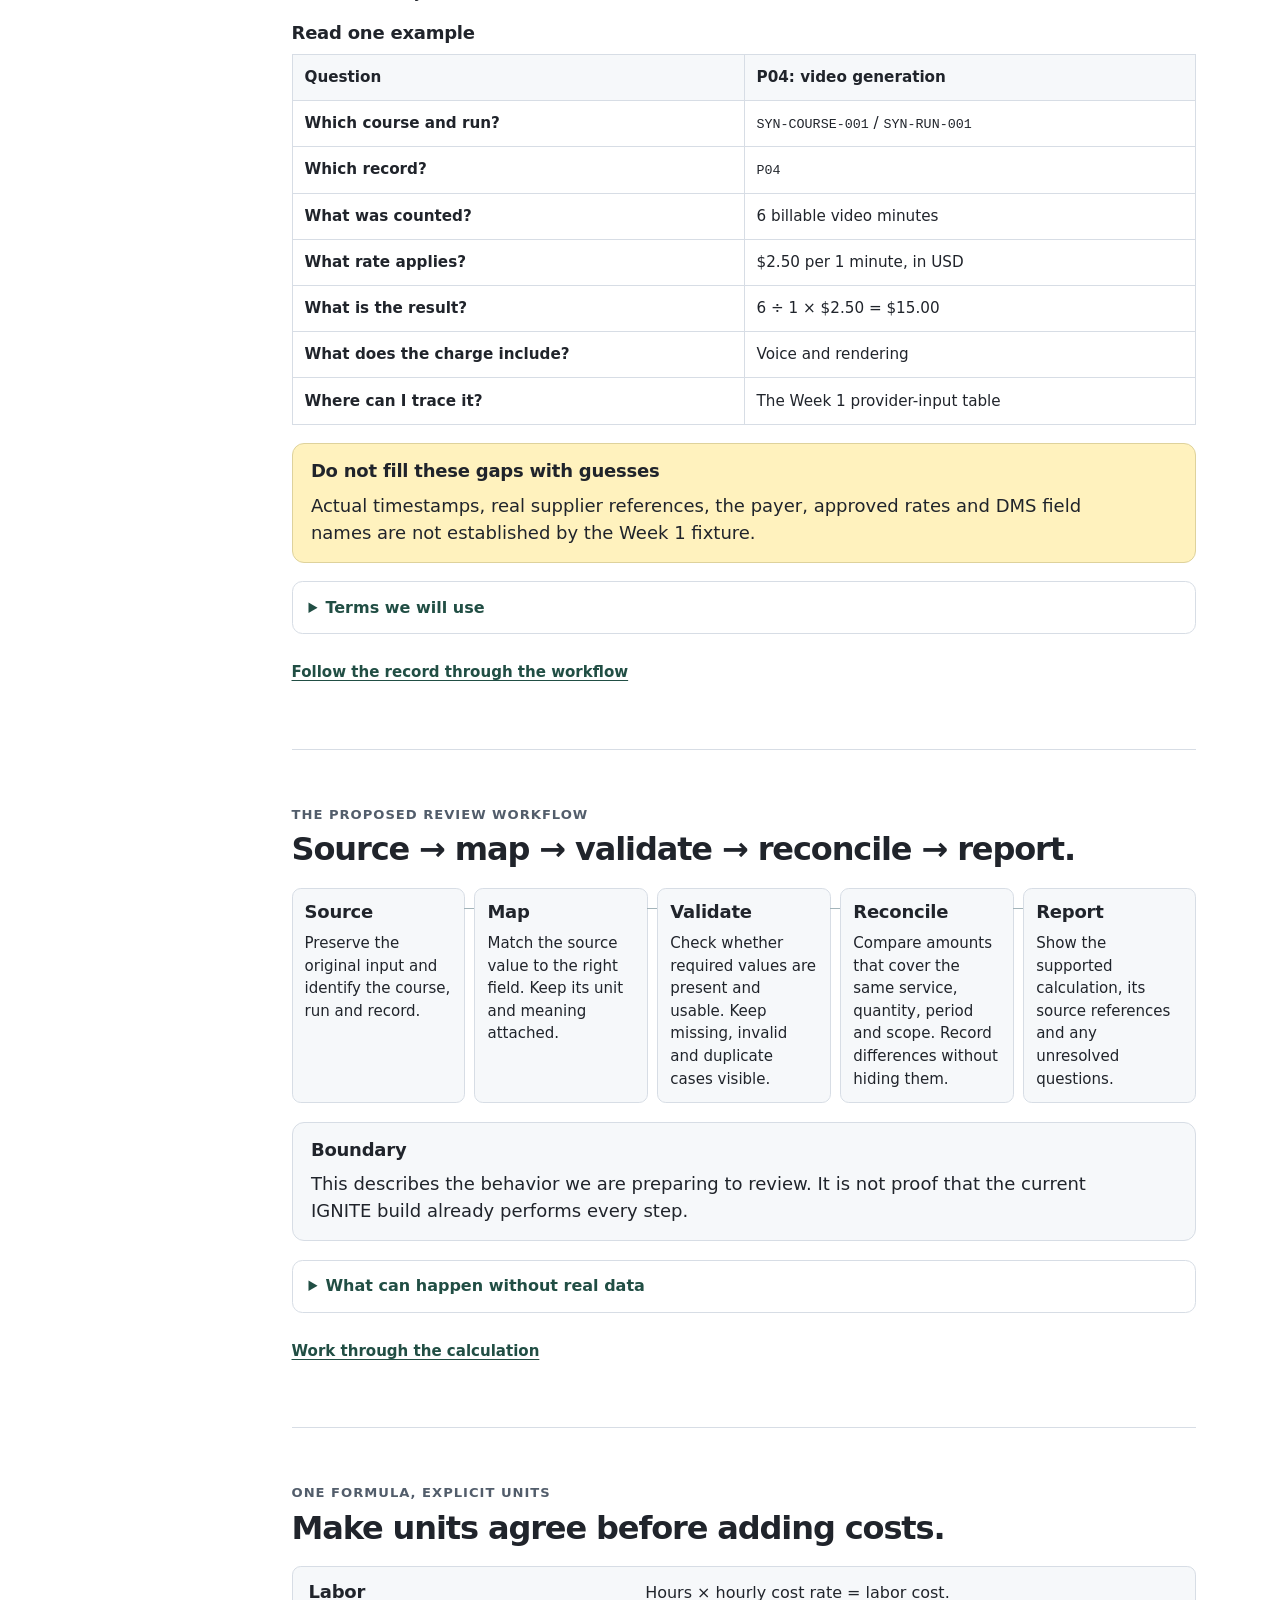
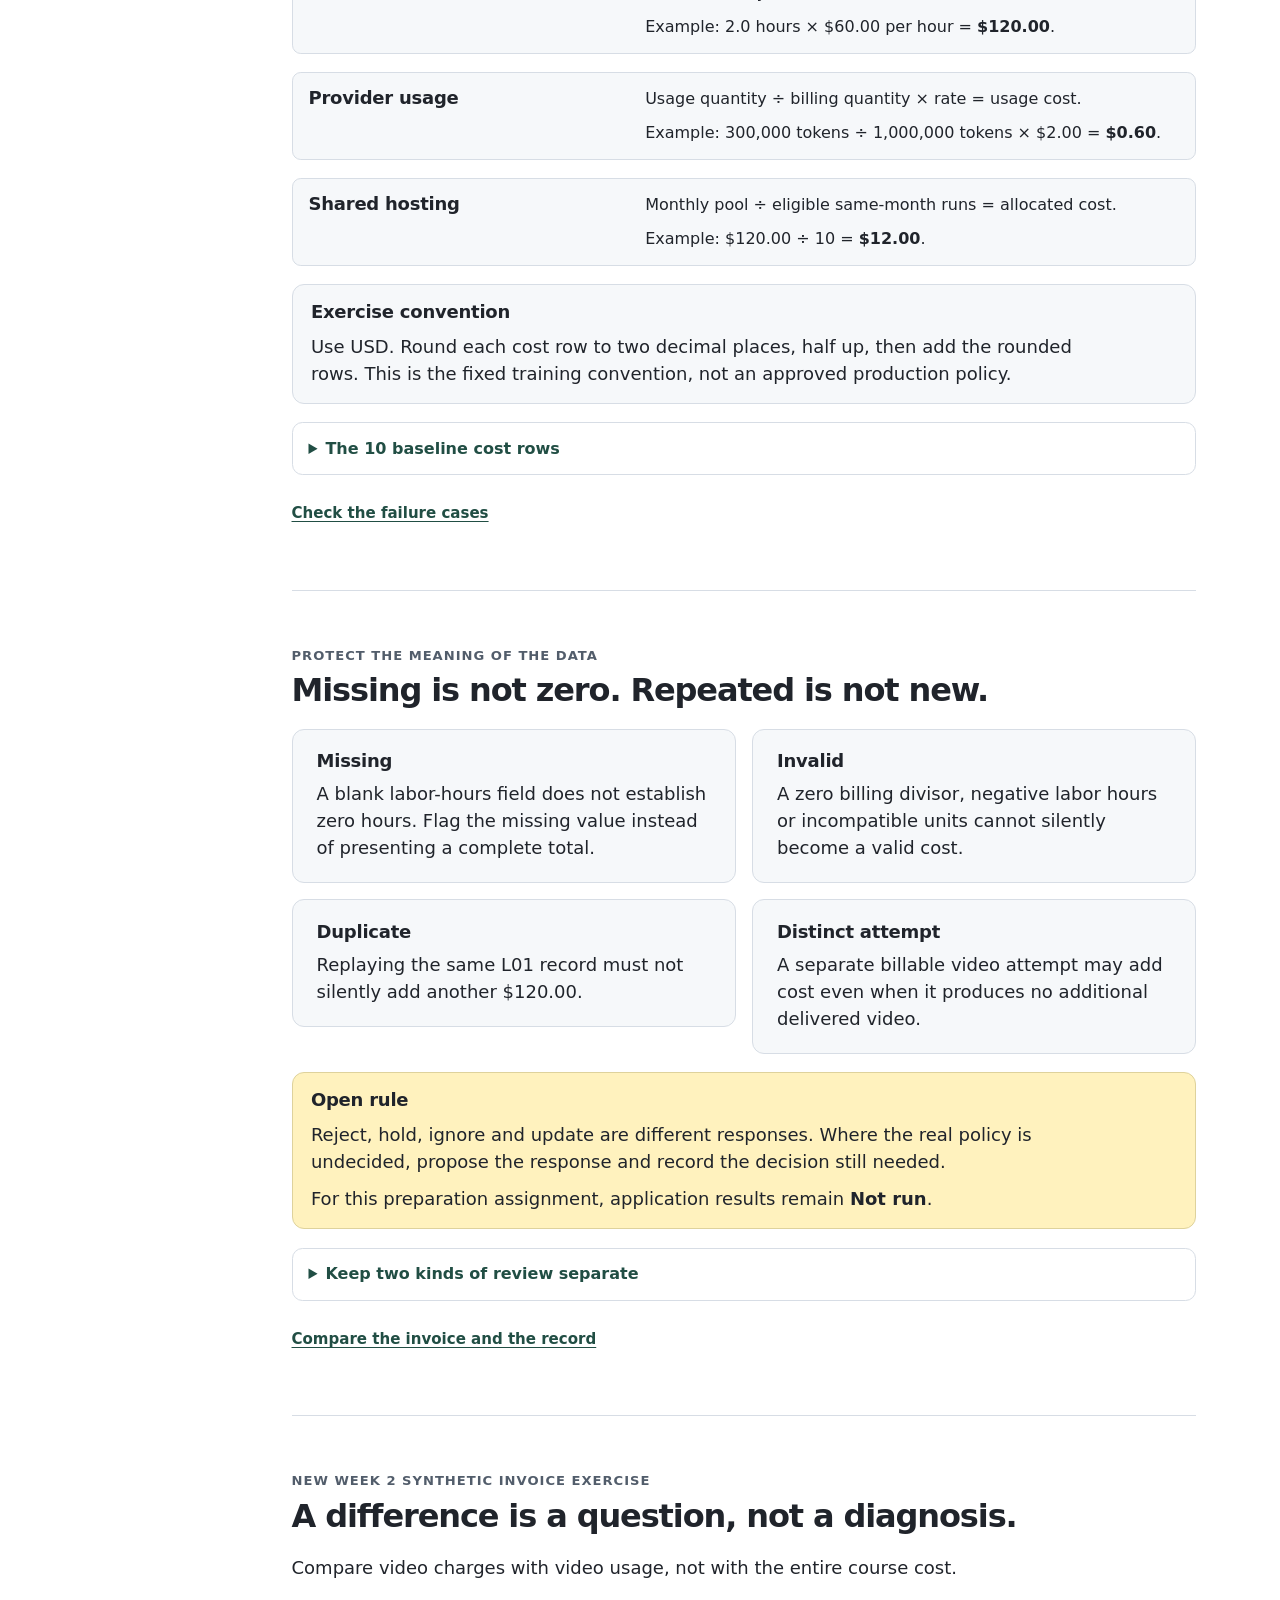
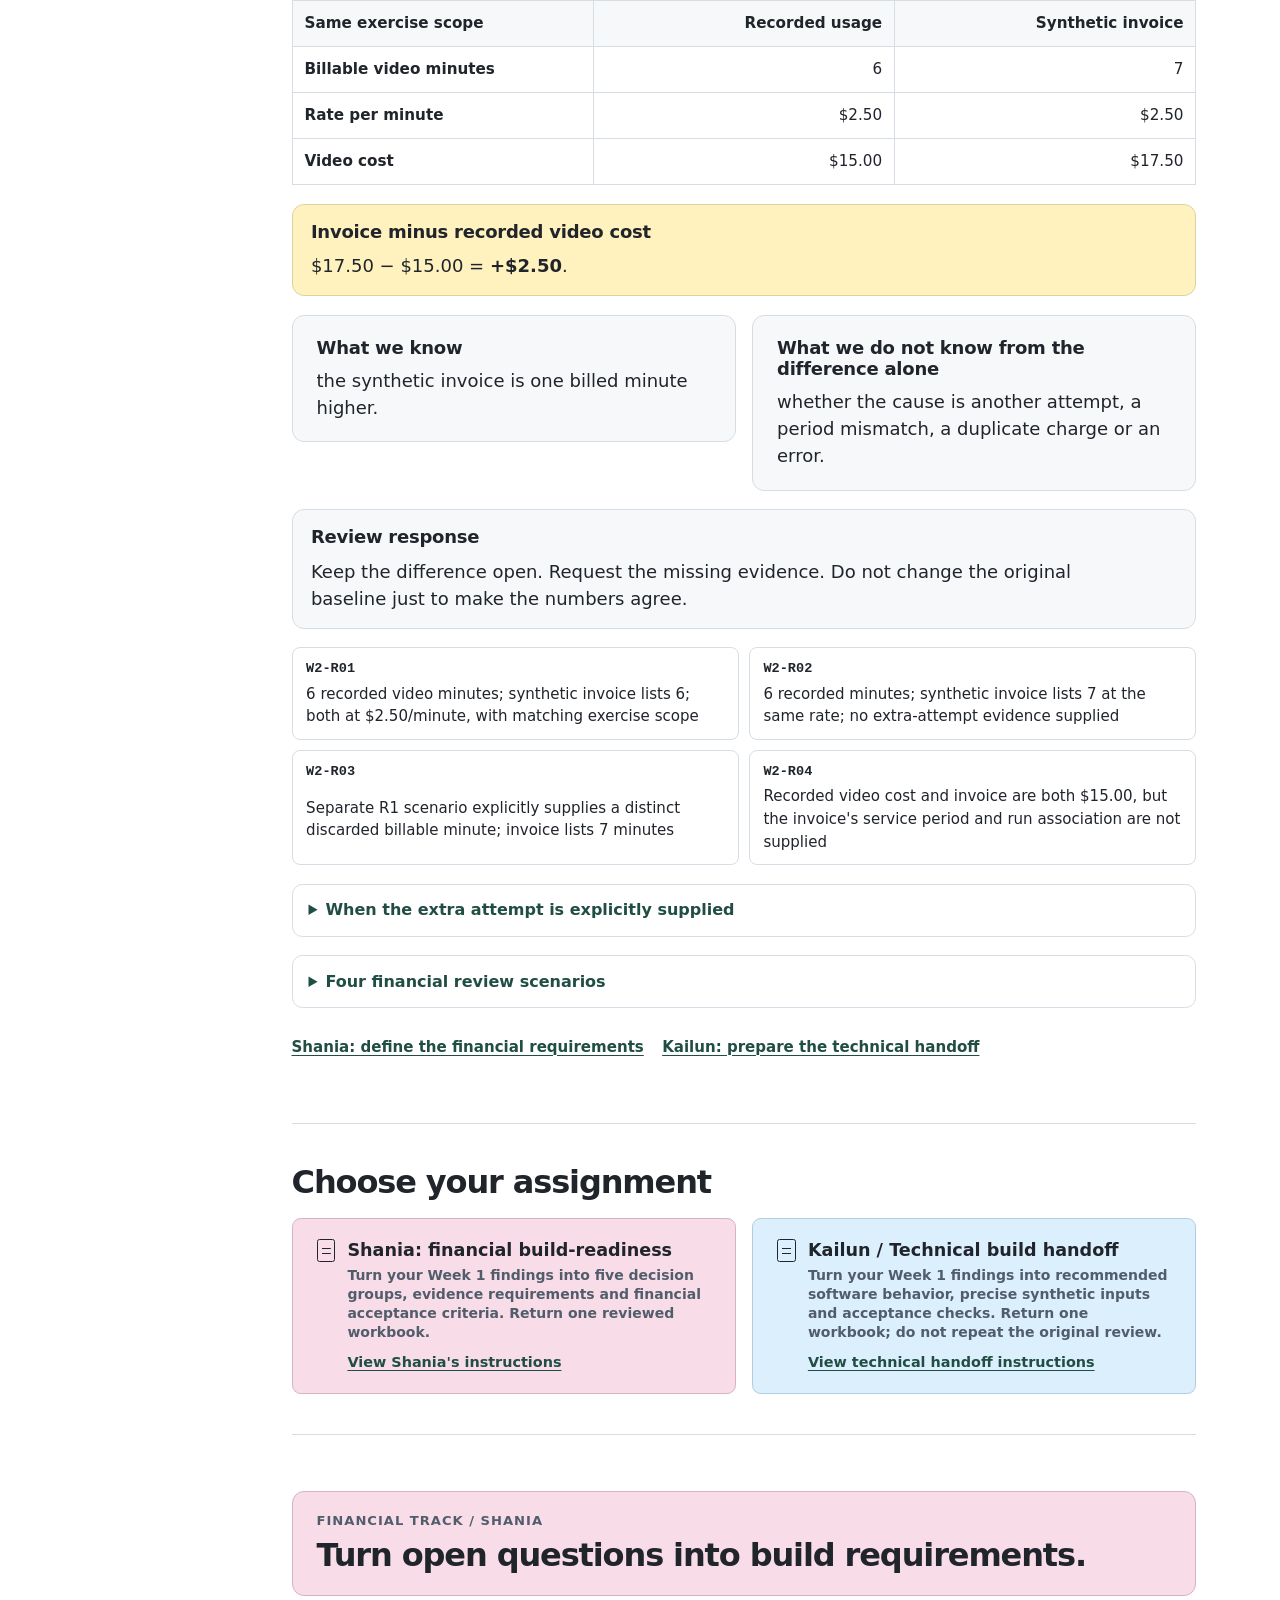
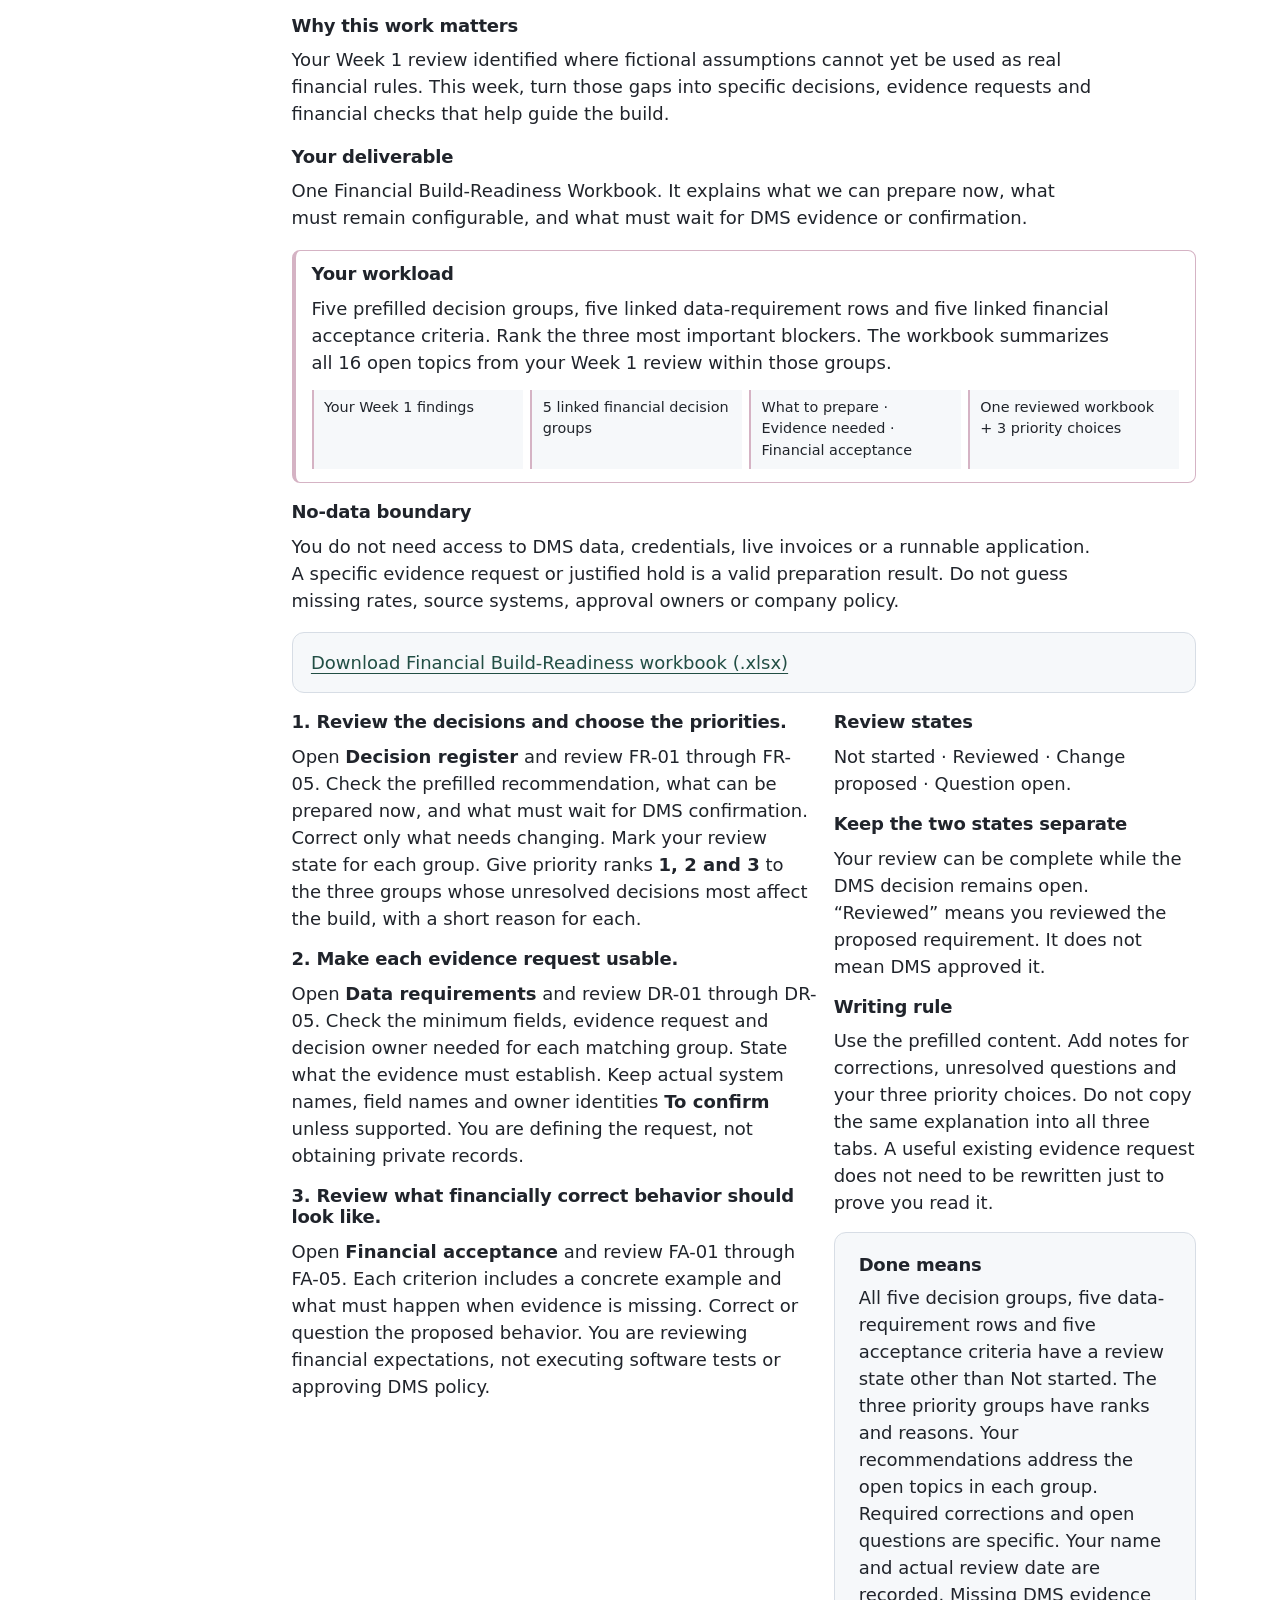
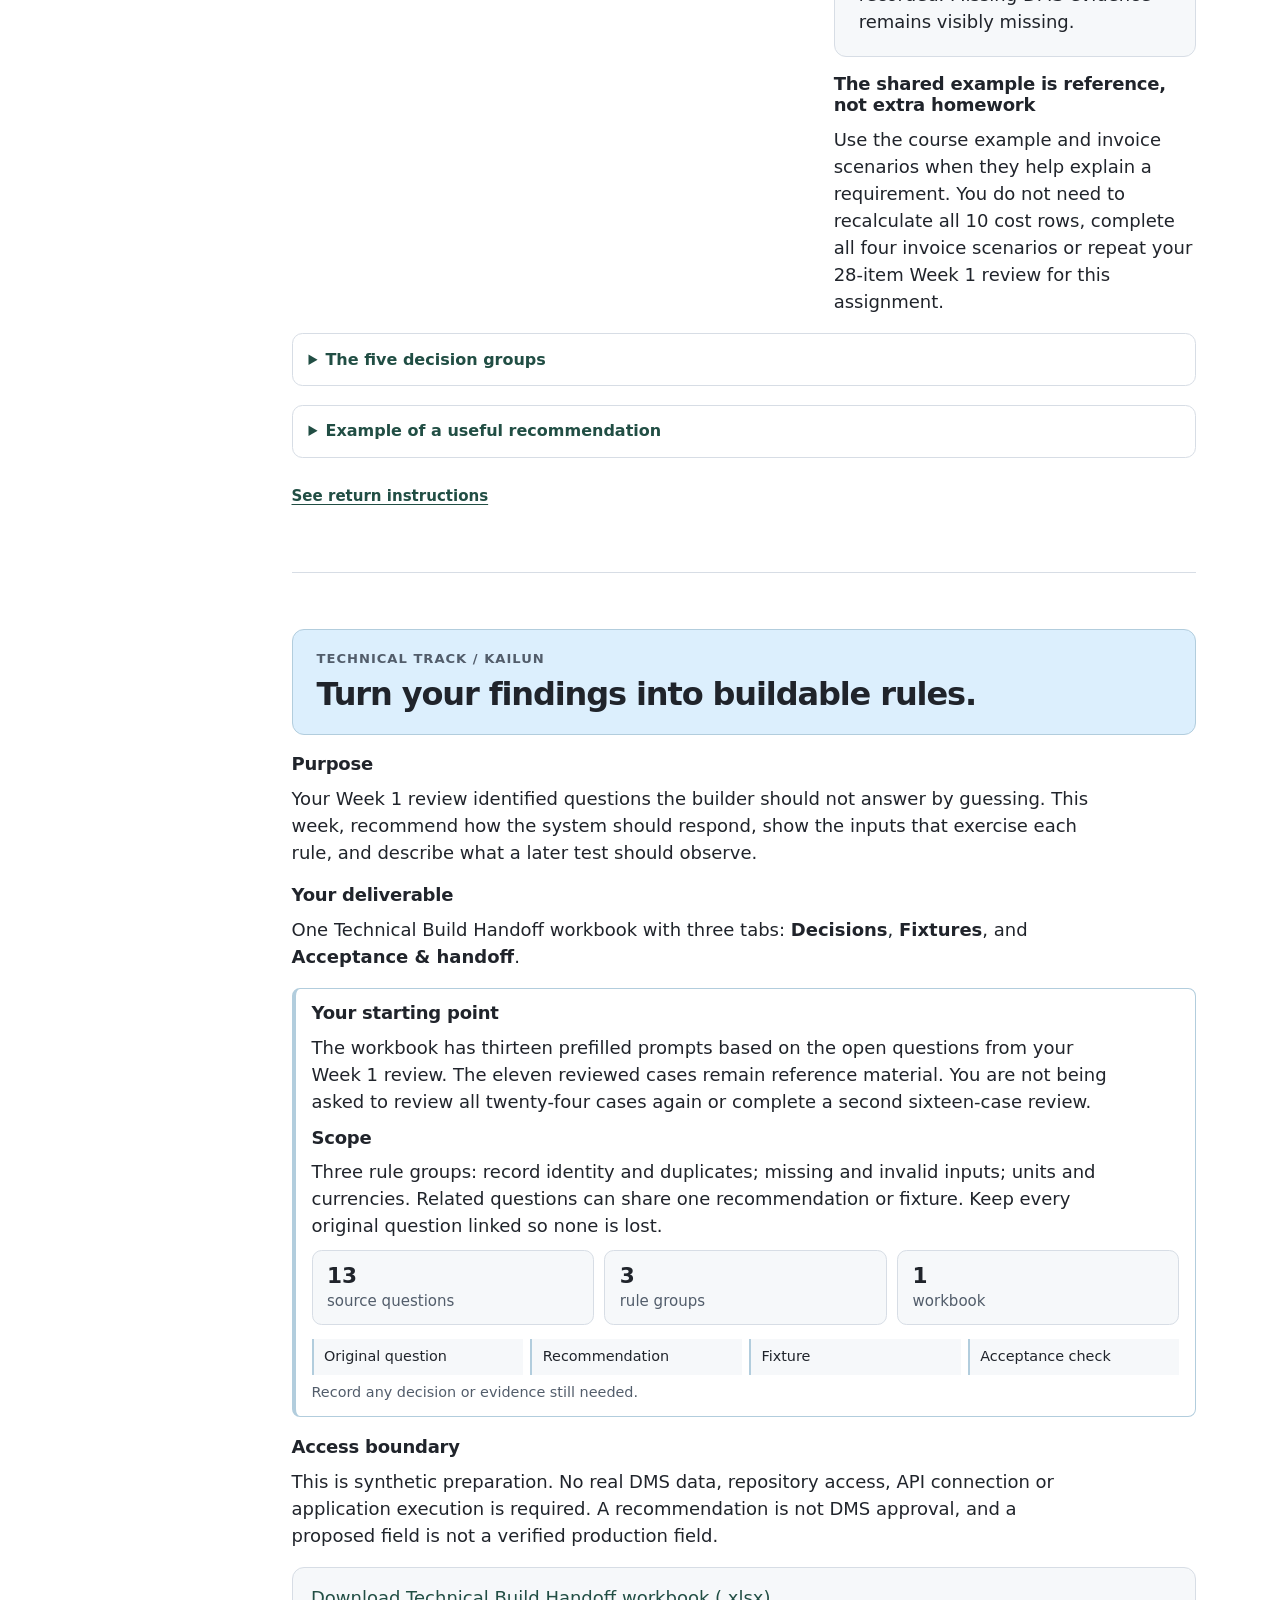
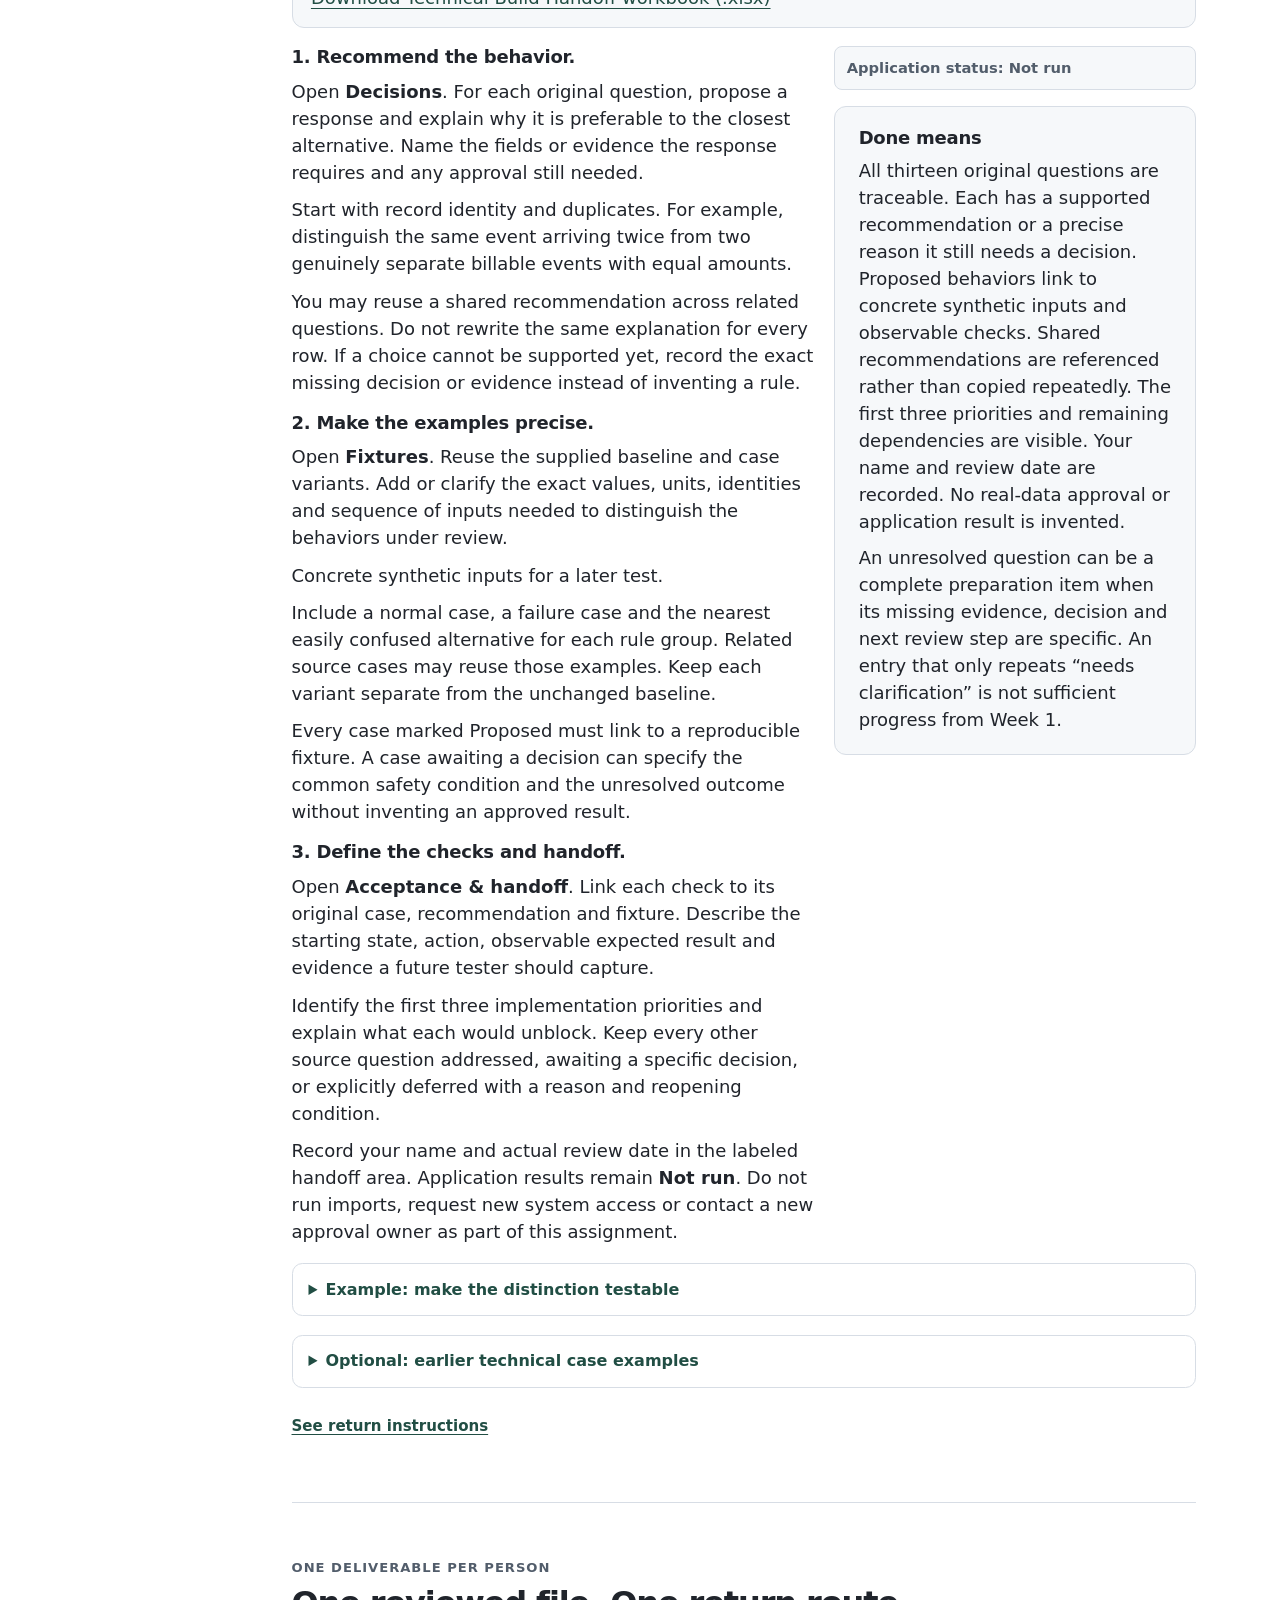
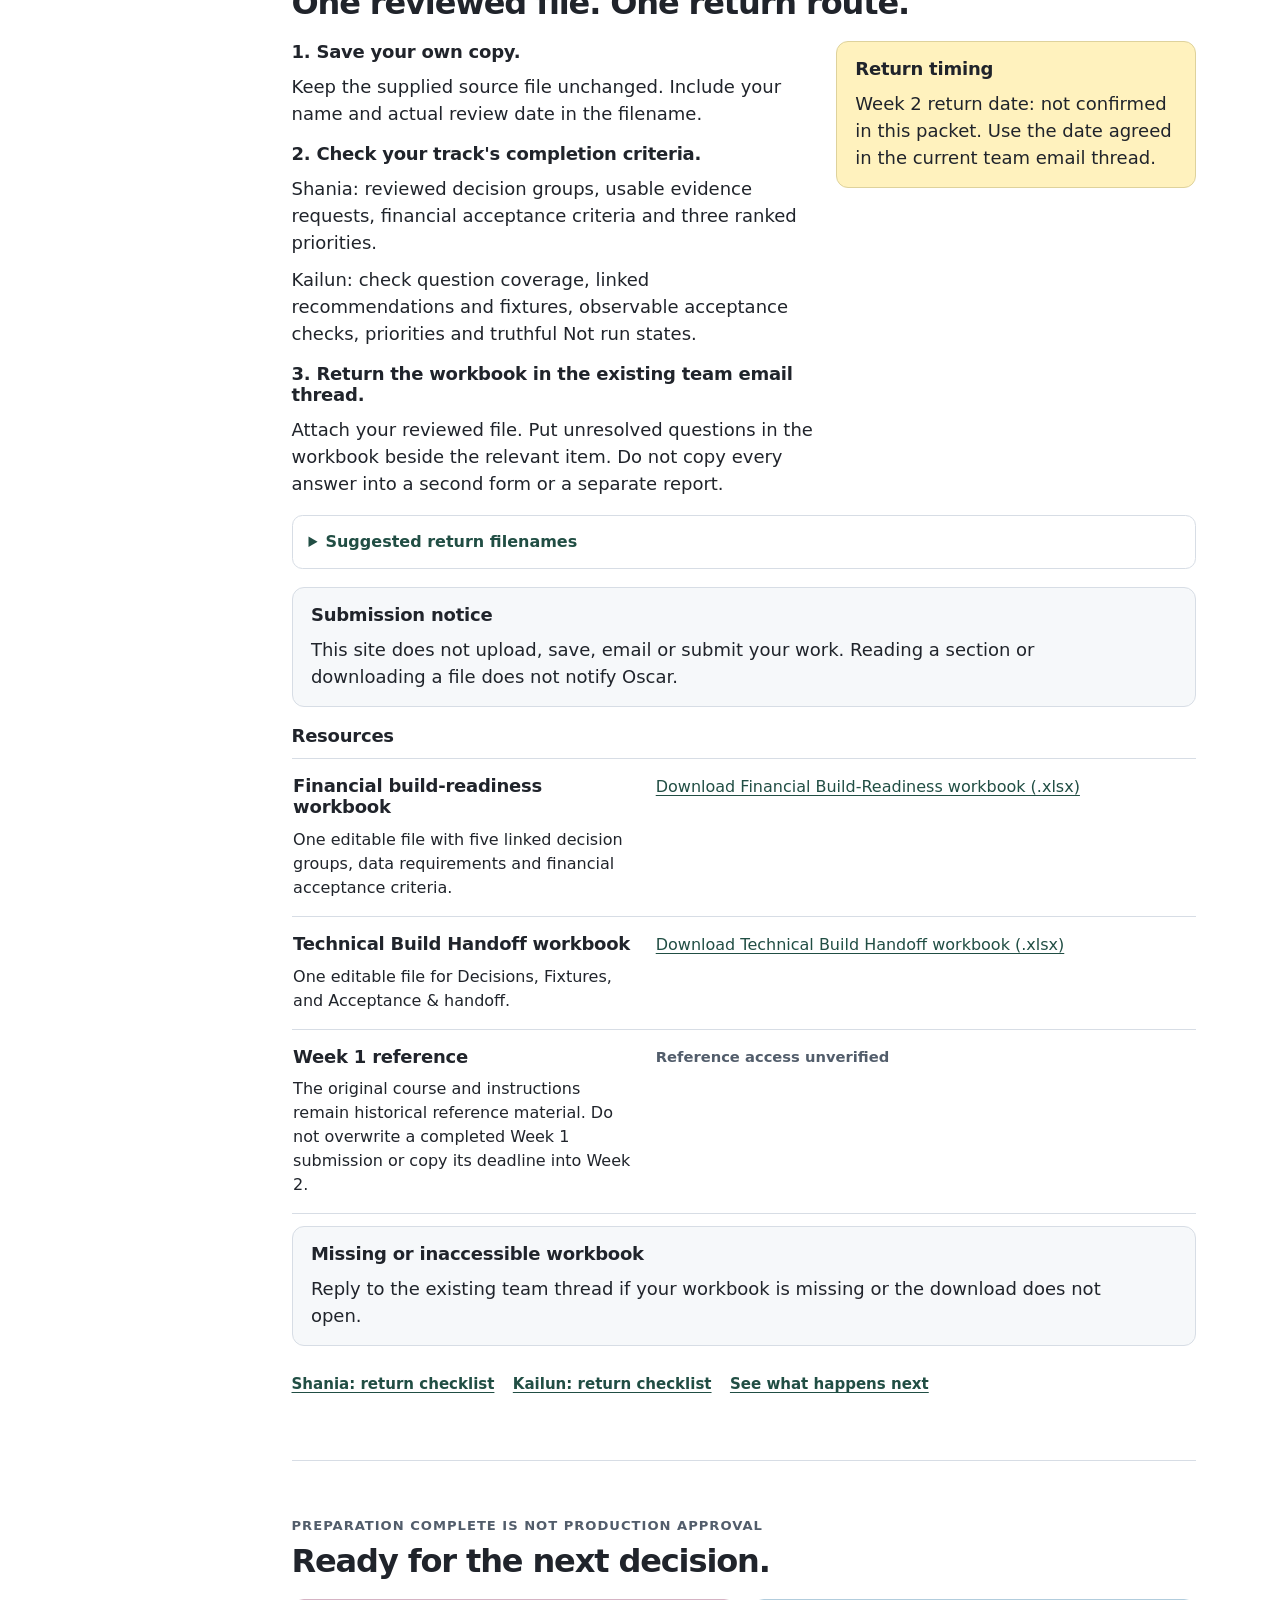
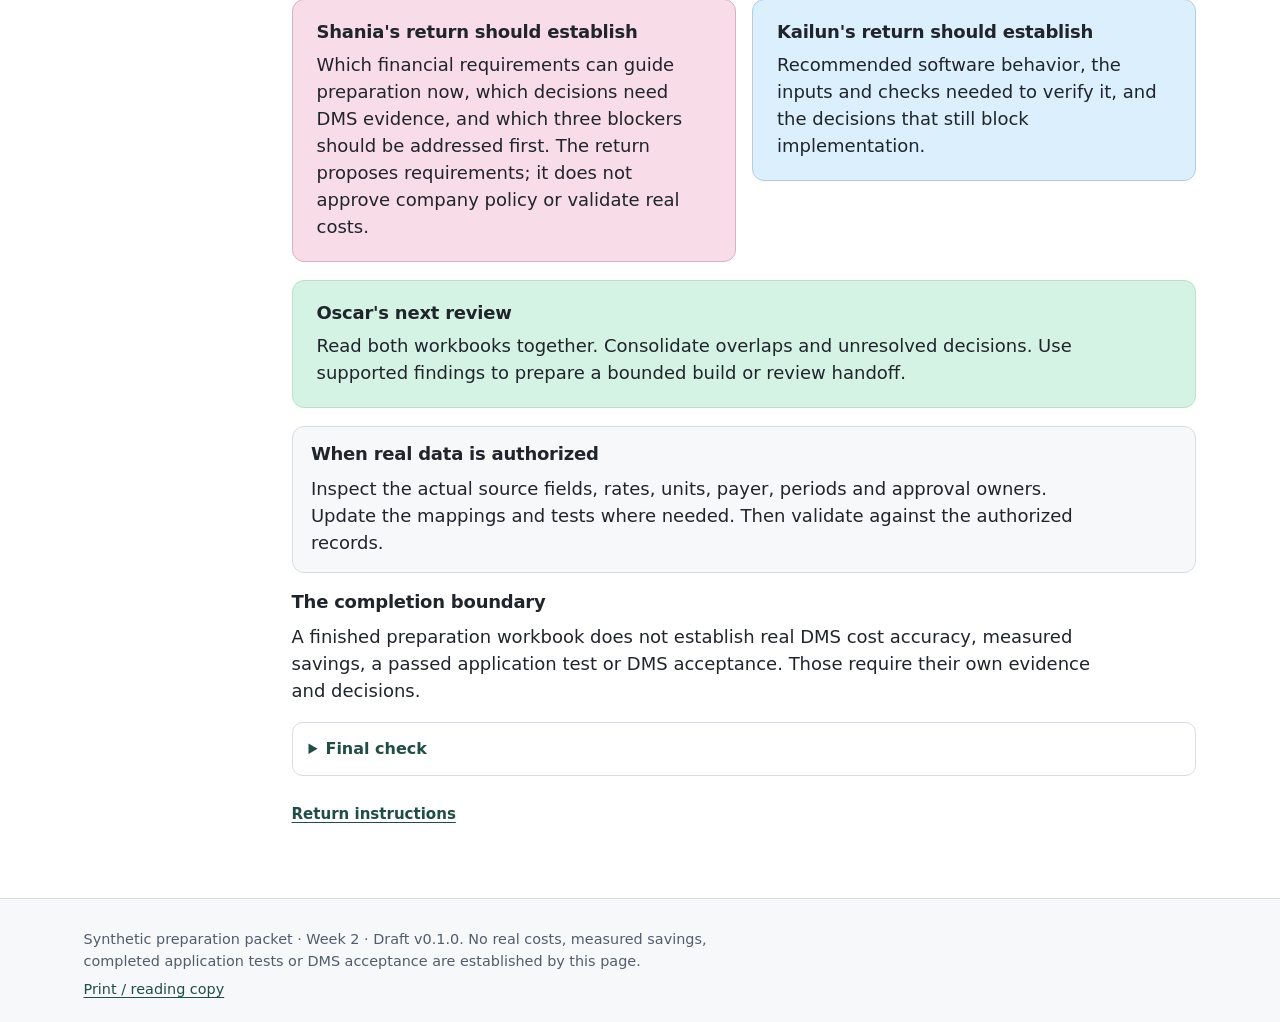
==== commit 9949c379: "Add Week 2 financial workbook download" ====
--- a/index.html
+++ b/index.html
@@ -154,7 +154,7 @@
       <p class="eyebrow">FINANCIAL TRACK / SHANIA</p>
       <h2 id="financial-title">Turn open questions into build requirements.</h2>
     </div>
-    <div class="copy-group"><h3>Why this work matters</h3><p>Your Week 1 review identified where fictional assumptions cannot yet be used as real financial rules. This week, turn those gaps into specific decisions, evidence requests and financial checks that help guide the build.</p></div><div class="copy-group"><h3>Your deliverable</h3><p>One Financial Build-Readiness Workbook. It explains what we can prepare now, what must remain configurable, and what must wait for DMS evidence or confirmation.</p></div><div class="workload"><div class="copy-group"><h3>Your workload</h3><p>Five prefilled decision groups, five linked data-requirement rows and five linked financial acceptance criteria. Rank the three most important blockers. Your 16 open Week 1 items stay traceable underneath these groups; you are not starting the review again.</p></div><ol class="assignment-flow"><li>Your Week 1 findings</li><li>5 linked financial decision groups</li><li>What to prepare · Evidence needed · Financial acceptance</li><li>One reviewed workbook + 3 priority choices</li></ol></div><div class="copy-group"><h3>No-data boundary</h3><p>You do not need access to DMS data, credentials, live invoices or a runnable application. A specific evidence request or justified hold is a valid preparation result. Do not guess missing rates, source systems, approval owners or company policy.</p></div><div class="notice notice-warn role-status"><h3>Financial build-readiness workbook pending.</h3><p>This draft does not yet include the reviewed workbook. Read the instructions now; begin the file task when the prepared workbook is provided. Do not rebuild the template or enter your answers into this site.</p></div><div class="role-grid"><div class="role-steps"><div class="copy-group"><h3>1. Review the decisions and choose the priorities.</h3><p>Open <strong>Decision register</strong> and review FR-01 through FR-05. Check the prefilled recommendation, what can be prepared now, and what must wait for DMS confirmation. Correct only what needs changing. Mark your review state for each group. Give priority ranks <strong>1, 2 and 3</strong> to the three groups whose unresolved decisions most affect the build, with a short reason for each.</p></div><div class="copy-group"><h3>2. Make each evidence request usable.</h3><p>Open <strong>Data requirements</strong> and review DR-01 through DR-05. Check the minimum fields, evidence request and decision owner needed for each matching group. State what the evidence must establish. Keep actual system names, field names and owner identities <strong>To confirm</strong> unless supported. You are defining the request, not obtaining private records.</p></div><div class="copy-group"><h3>3. Review what financially correct behavior should look like.</h3><p>Open <strong>Financial acceptance</strong> and review FA-01 through FA-05. Each criterion includes a concrete example and what must happen when evidence is missing. Correct or question the proposed behavior. You are reviewing financial expectations, not executing software tests or approving DMS policy.</p></div></div><aside class="role-criteria"><div class="copy-group"><h3>Review states</h3><p>Not started · Reviewed · Change proposed · Question open.</p></div><div class="copy-group"><h3>Keep the two states separate</h3><p>Your review can be complete while the DMS decision remains open. “Reviewed” means you reviewed the proposed requirement. It does not mean DMS approved it.</p></div><div class="copy-group"><h3>Writing rule</h3><p>Use the prefilled content. Add notes for corrections, unresolved questions and your three priority choices. Do not copy the same explanation into all three tabs. A useful existing evidence request does not need to be rewritten just to prove you read it.</p></div><div class="panel"><h3>Done means</h3><p>All five decision groups, five data-requirement rows and five acceptance criteria have a review state other than Not started. The three priority groups have ranks and reasons. Every original open item is still represented. Required corrections and open questions are specific. Your name and actual review date are recorded. Missing DMS evidence remains visibly missing.</p></div><div class="copy-group"><h3>The shared example is reference, not extra homework</h3><p>Use the course example and invoice scenarios when they help explain a requirement. You do not need to recalculate all 10 cost rows, complete all four invoice scenarios or repeat your 28-item Week 1 review for this assignment.</p></div></aside></div>
+    <div class="copy-group"><h3>Why this work matters</h3><p>Your Week 1 review identified where fictional assumptions cannot yet be used as real financial rules. This week, turn those gaps into specific decisions, evidence requests and financial checks that help guide the build.</p></div><div class="copy-group"><h3>Your deliverable</h3><p>One Financial Build-Readiness Workbook. It explains what we can prepare now, what must remain configurable, and what must wait for DMS evidence or confirmation.</p></div><div class="workload"><div class="copy-group"><h3>Your workload</h3><p>Five prefilled decision groups, five linked data-requirement rows and five linked financial acceptance criteria. Rank the three most important blockers. The workbook summarizes all 16 open topics from your Week 1 review within those groups.</p></div><ol class="assignment-flow"><li>Your Week 1 findings</li><li>5 linked financial decision groups</li><li>What to prepare · Evidence needed · Financial acceptance</li><li>One reviewed workbook + 3 priority choices</li></ol></div><div class="copy-group"><h3>No-data boundary</h3><p>You do not need access to DMS data, credentials, live invoices or a runnable application. A specific evidence request or justified hold is a valid preparation result. Do not guess missing rates, source systems, approval owners or company policy.</p></div><div class="notice role-status"><a href="./downloads/IGNITE_W02_SHANIA_FINANCIAL_BUILD_READINESS.xlsx" download>Download Financial Build-Readiness workbook (.xlsx)</a></div><div class="role-grid"><div class="role-steps"><div class="copy-group"><h3>1. Review the decisions and choose the priorities.</h3><p>Open <strong>Decision register</strong> and review FR-01 through FR-05. Check the prefilled recommendation, what can be prepared now, and what must wait for DMS confirmation. Correct only what needs changing. Mark your review state for each group. Give priority ranks <strong>1, 2 and 3</strong> to the three groups whose unresolved decisions most affect the build, with a short reason for each.</p></div><div class="copy-group"><h3>2. Make each evidence request usable.</h3><p>Open <strong>Data requirements</strong> and review DR-01 through DR-05. Check the minimum fields, evidence request and decision owner needed for each matching group. State what the evidence must establish. Keep actual system names, field names and owner identities <strong>To confirm</strong> unless supported. You are defining the request, not obtaining private records.</p></div><div class="copy-group"><h3>3. Review what financially correct behavior should look like.</h3><p>Open <strong>Financial acceptance</strong> and review FA-01 through FA-05. Each criterion includes a concrete example and what must happen when evidence is missing. Correct or question the proposed behavior. You are reviewing financial expectations, not executing software tests or approving DMS policy.</p></div></div><aside class="role-criteria"><div class="copy-group"><h3>Review states</h3><p>Not started · Reviewed · Change proposed · Question open.</p></div><div class="copy-group"><h3>Keep the two states separate</h3><p>Your review can be complete while the DMS decision remains open. “Reviewed” means you reviewed the proposed requirement. It does not mean DMS approved it.</p></div><div class="copy-group"><h3>Writing rule</h3><p>Use the prefilled content. Add notes for corrections, unresolved questions and your three priority choices. Do not copy the same explanation into all three tabs. A useful existing evidence request does not need to be rewritten just to prove you read it.</p></div><div class="panel"><h3>Done means</h3><p>All five decision groups, five data-requirement rows and five acceptance criteria have a review state other than Not started. The three priority groups have ranks and reasons. Your recommendations address the open topics in each group. Required corrections and open questions are specific. Your name and actual review date are recorded. Missing DMS evidence remains visibly missing.</p></div><div class="copy-group"><h3>The shared example is reference, not extra homework</h3><p>Use the course example and invoice scenarios when they help explain a requirement. You do not need to recalculate all 10 cost rows, complete all four invoice scenarios or repeat your 28-item Week 1 review for this assignment.</p></div></aside></div>
     <details class="reference"><summary>The five decision groups</summary><div class="reference-body"><div class="table-wrap"><table role="table"><thead role="rowgroup"><tr role="row"><th scope="col" role="columnheader">ID</th><th scope="col" role="columnheader">Group</th><th scope="col" role="columnheader">Decision to clarify</th></tr></thead><tbody role="rowgroup"><tr role="row"><th scope="row" role="rowheader" data-label="ID"><span class="cell-label" aria-hidden="true">ID</span><span class="cell-value">FR-01</span></th><td role="cell" data-label="Group"><span class="cell-label" aria-hidden="true">Group</span><span class="cell-value">Labor scope and rates</span></td><td role="cell" data-label="Decision to clarify"><span class="cell-label" aria-hidden="true">Decision to clarify</span><span class="cell-value">Which work counts once, and what evidence establishes the rate?</span></td></tr><tr role="row"><th scope="row" role="rowheader" data-label="ID"><span class="cell-label" aria-hidden="true">ID</span><span class="cell-value">FR-02</span></th><td role="cell" data-label="Group"><span class="cell-label" aria-hidden="true">Group</span><span class="cell-value">Provider billing and invoice evidence</span></td><td role="cell" data-label="Decision to clarify"><span class="cell-label" aria-hidden="true">Decision to clarify</span><span class="cell-value">Which usage is billable, what is bundled, and how are retries, credits and invoices linked?</span></td></tr><tr role="row"><th scope="row" role="rowheader" data-label="ID"><span class="cell-label" aria-hidden="true">ID</span><span class="cell-value">FR-03</span></th><td role="cell" data-label="Group"><span class="cell-label" aria-hidden="true">Group</span><span class="cell-value">Shared-cost allocation</span></td><td role="cell" data-label="Decision to clarify"><span class="cell-label" aria-hidden="true">Decision to clarify</span><span class="cell-value">Which pool, period and eligible population support a course/run allocation?</span></td></tr><tr role="row"><th scope="row" role="rowheader" data-label="ID"><span class="cell-label" aria-hidden="true">ID</span><span class="cell-value">FR-04</span></th><td role="cell" data-label="Group"><span class="cell-label" aria-hidden="true">Group</span><span class="cell-value">Cost boundary and reporting conventions</span></td><td role="cell" data-label="Decision to clarify"><span class="cell-label" aria-hidden="true">Decision to clarify</span><span class="cell-value">What does the total include or exclude, and which reporting rules remain unconfirmed?</span></td></tr><tr role="row"><th scope="row" role="rowheader" data-label="ID"><span class="cell-label" aria-hidden="true">ID</span><span class="cell-value">FR-05</span></th><td role="cell" data-label="Group"><span class="cell-label" aria-hidden="true">Group</span><span class="cell-value">Comparisons and measurement</span></td><td role="cell" data-label="Decision to clarify"><span class="cell-label" aria-hidden="true">Decision to clarify</span><span class="cell-value">What evidence would support a comparable cost/effort result rather than a fictional scenario claim?</span></td></tr></tbody></table></div></div></details><details class="reference"><summary>Example of a useful recommendation</summary><div class="reference-body"><p class="copy-label"><strong>Illustrative example, not your completed Week 2 response:</strong></p>
 <p>“Prepare separate fields for activity, hands-on hours, rate source and rate period. Keep missing or unconfirmed rates visible instead of substituting the fictional $60 rate. Before real reporting, request the labor-rate method and activity boundaries from the responsible DMS owner, whose identity is still to be confirmed. Rank this item based on how many calculations it affects.”</p>
 <p>This links a build requirement to missing evidence without claiming the business decision is settled. Another defensible recommendation or an explicit hold is acceptable.</p></div></details>
@@ -191,7 +191,7 @@
 <p>Kailun: check question coverage, linked recommendations and fixtures, observable acceptance checks, priorities and truthful Not run states.</p></div><div class="copy-group"><h3>3. Return the workbook in the existing team email thread.</h3><p>Attach your reviewed file. Put unresolved questions in the workbook beside the relevant item. Do not copy every answer into a second form or a separate report.</p></div></div><div class="notice notice-warn timing"><h3>Return timing</h3><p>Week 2 return date: not confirmed in this packet. Use the date agreed in the current team email thread.</p></div></div><details class="reference"><summary>Suggested return filenames</summary><div class="reference-body"><p><code>IGNITE_W02_SHANIA_FINANCIAL_BUILD_READINESS_YYYY-MM-DD.xlsx</code></p>
 <p><code>IGNITE_WEEK2_TECHNICAL_BUILD_HANDOFF_Kailun_YYYY-MM-DD.xlsx</code></p>
 <p>Replace <code>YYYY-MM-DD</code> with your actual review date.</p>
-<p>Use a Trello destination only if Oscar supplies the agreed, verified link. Email and Trello are alternatives, not two required submissions.</p></div></details><div class="notice submission"><h3>Submission notice</h3><p>This site does not upload, save, email or submit your work. Reading a section or downloading a file does not notify Oscar.</p></div><div id="resources" class="resource-list"><h3>Resources</h3><ul><li class="resource-row"><div class="copy-group"><h3>Financial build-readiness workbook</h3><p>One editable file for financial decisions, data requirements and financial acceptance criteria, linked to your Week 1 findings.</p></div><div><p class="status">Financial build-readiness workbook pending.</p><p>This draft does not yet include the reviewed workbook. Read the instructions now; begin the file task when the prepared workbook is provided. Do not rebuild the template or enter your answers into this site.</p></div></li><li class="resource-row"><div class="copy-group"><h3>Technical Build Handoff workbook</h3><p>One editable file for Decisions, Fixtures, and Acceptance &amp; handoff.</p></div><div><a href="./downloads/IGNITE_WEEK2_KAILUN_TECHNICAL_BUILD_HANDOFF_TEMPLATE_v1.0.0.xlsx" download>Download Technical Build Handoff workbook (.xlsx)</a></div></li><li class="resource-row"><div class="copy-group"><h3>Week 1 reference</h3><p>The original course and instructions remain historical reference material. Do not overwrite a completed Week 1 submission or copy its deadline into Week 2.</p></div><p class="status">Reference access unverified</p></li></ul><div class="notice"><h3>Missing or inaccessible workbook</h3><p>Reply to the existing team thread if your workbook is missing or the download does not open.</p></div></div>
+<p>Use a Trello destination only if Oscar supplies the agreed, verified link. Email and Trello are alternatives, not two required submissions.</p></div></details><div class="notice submission"><h3>Submission notice</h3><p>This site does not upload, save, email or submit your work. Reading a section or downloading a file does not notify Oscar.</p></div><div id="resources" class="resource-list"><h3>Resources</h3><ul><li class="resource-row"><div class="copy-group"><h3>Financial build-readiness workbook</h3><p>One editable file with five linked decision groups, data requirements and financial acceptance criteria.</p></div><div><a href="./downloads/IGNITE_W02_SHANIA_FINANCIAL_BUILD_READINESS.xlsx" download>Download Financial Build-Readiness workbook (.xlsx)</a></div></li><li class="resource-row"><div class="copy-group"><h3>Technical Build Handoff workbook</h3><p>One editable file for Decisions, Fixtures, and Acceptance &amp; handoff.</p></div><div><a href="./downloads/IGNITE_WEEK2_KAILUN_TECHNICAL_BUILD_HANDOFF_TEMPLATE_v1.0.0.xlsx" download>Download Technical Build Handoff workbook (.xlsx)</a></div></li><li class="resource-row"><div class="copy-group"><h3>Week 1 reference</h3><p>The original course and instructions remain historical reference material. Do not overwrite a completed Week 1 submission or copy its deadline into Week 2.</p></div><p class="status">Reference access unverified</p></li></ul><div class="notice"><h3>Missing or inaccessible workbook</h3><p>Reply to the existing team thread if your workbook is missing or the download does not open.</p></div></div>
     
     <div class="links section-actions"><a href="#financial">Shania: return checklist</a><a href="#technical">Kailun: return checklist</a><a href="#next-review">See what happens next</a></div>
   </section><section id="next-review" data-lesson="S12" class="lesson" aria-labelledby="next-review-title">
